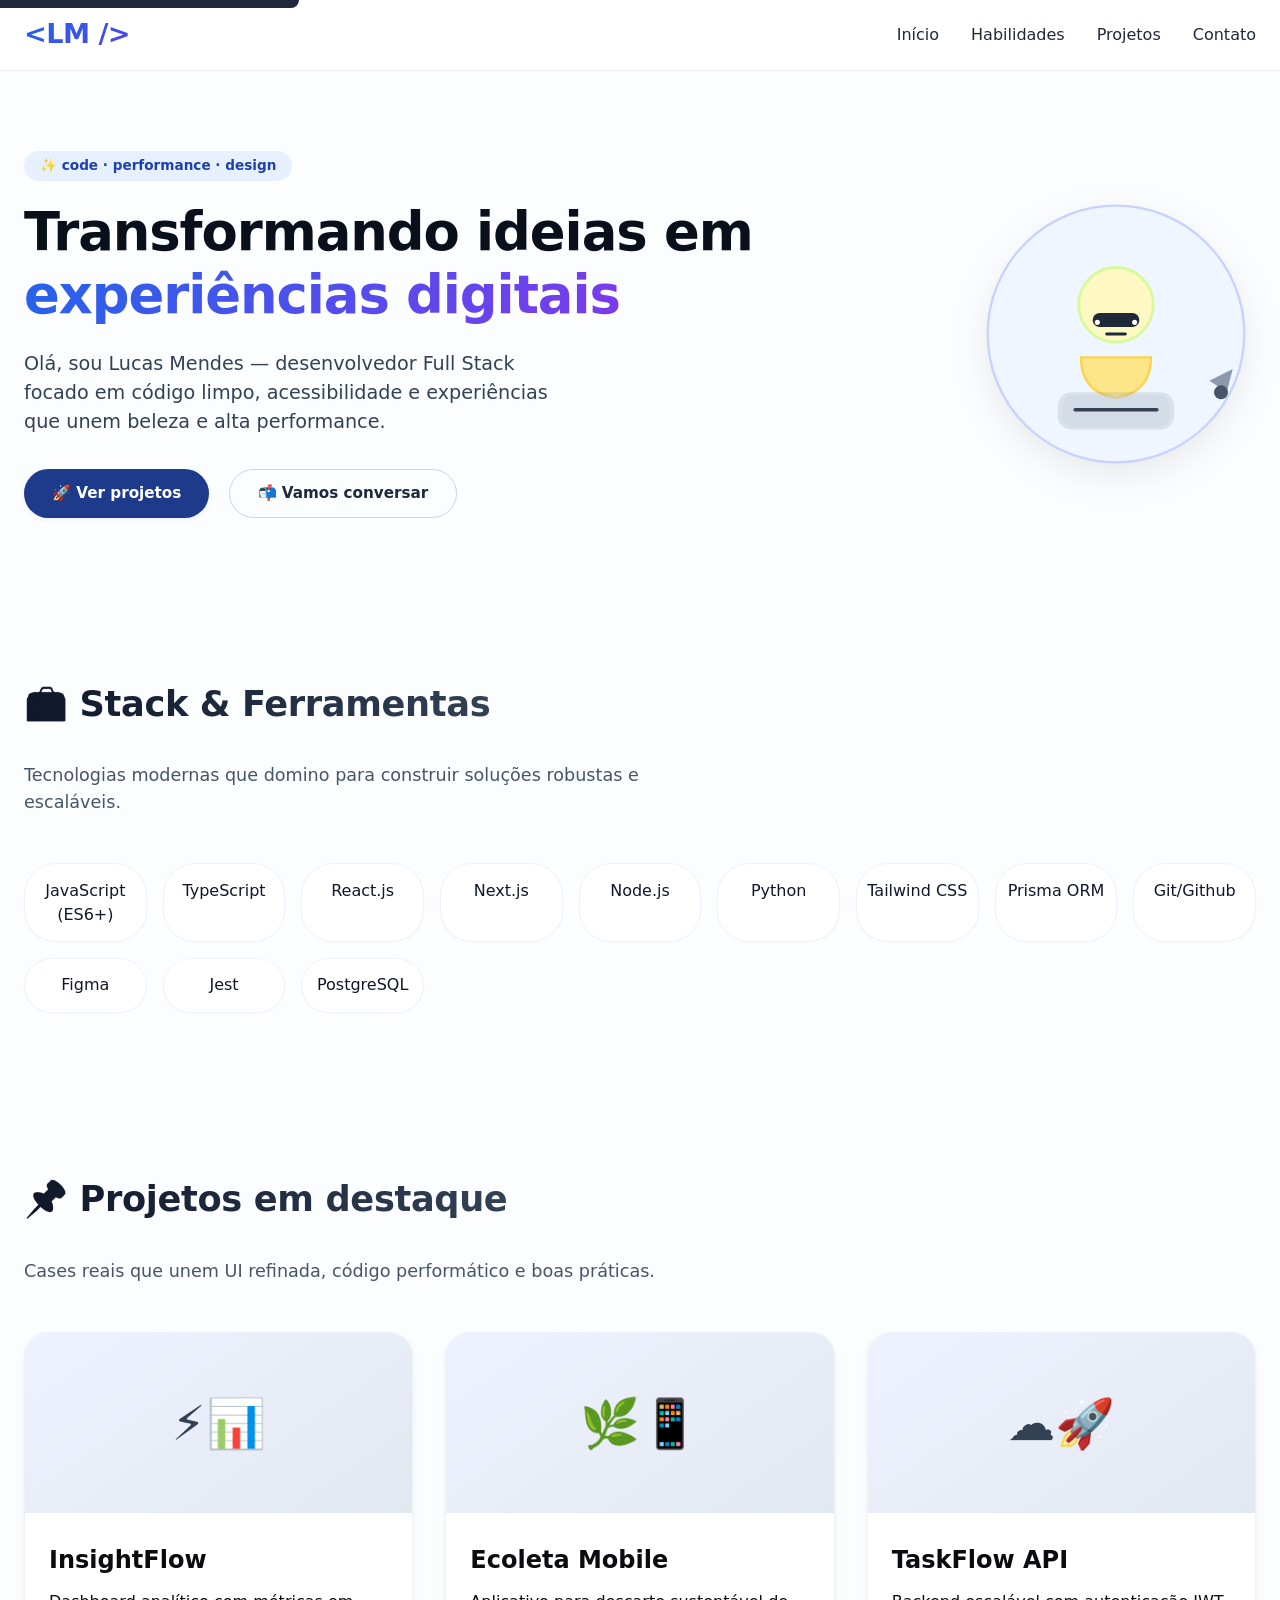
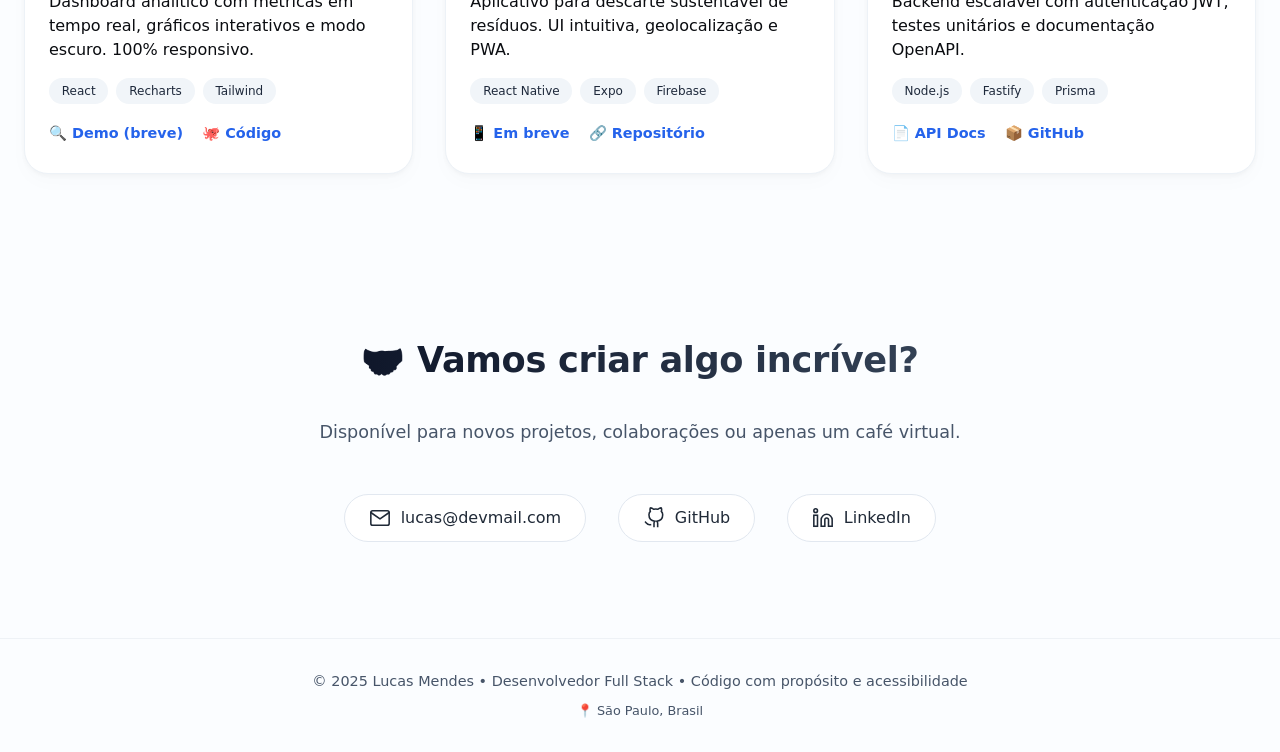
==== index.html @ 97c5a1aa "Update index.html" ====
<!DOCTYPE html>
<html lang="pt-br">
<head>
  <meta charset="UTF-8">
  <meta name="viewport" content="width=device-width, initial-scale=1.0, viewport-fit=cover">
  <meta name="description" content="Portfólio de Lucas Mendes, desenvolvedor full stack especializado em React, Node.js e experiências digitais de alto desempenho. Código limpo, design moderno e foco em resultados.">
  <meta name="author" content="Lucas Mendes">
  <meta name="theme-color" content="#0f172a">
  <link rel="canonical" href="https://lucasmendes.dev">
  <title>Lucas Mendes | Dev Full Stack & Criação Digital</title>
  <link rel="icon" href="data:image/svg+xml,%3Csvg xmlns='http://www.w3.org/2000/svg' viewBox='0 0 100 100'%3E%3Ccircle cx='50' cy='50' r='50' fill='%233b82f6'/%3E%3Ctext x='50' y='67' font-size='50' text-anchor='middle' fill='white' font-weight='bold'%3E%3C/text%3E%3C/svg%3E" type="image/svg+xml">
  <style>
    /* RESET + BASE STYLES – performance first, sem dependências externas */
    *{margin:0;padding:0;box-sizing:border-box;}
    html{scroll-behavior:smooth;scroll-padding-top:2rem;}
    body{font-family:system-ui,-apple-system,'Segoe UI','Roboto','Helvetica Neue',sans-serif;background:#fbfdff;color:#0a0c10;line-height:1.5;display:flex;flex-direction:column;min-height:100vh;}
    .skip-link{position:absolute;top:-40px;left:0;background:#1e293b;color:#fff;padding:0.75rem 1.5rem;text-decoration:none;border-radius:0 0 0.5rem 0;z-index:100;transition:top 0.2s;font-weight:500;}
    .skip-link:focus{top:0;outline:2px solid #ffd966;outline-offset:2px;}
    .container{max-width:1280px;margin:0 auto;padding:0 1.5rem;}
    header{background:rgba(255,255,255,0.96);position:sticky;top:0;z-index:10;border-bottom:1px solid #eef2f6;padding:0.9rem 0;}
    .nav-bar{display:flex;justify-content:space-between;align-items:center;flex-wrap:wrap;gap:1rem;}
    .logo{font-size:1.7rem;font-weight:700;background:linear-gradient(135deg,#2563eb,#4f46e5);background-clip:text;-webkit-background-clip:text;color:transparent;letter-spacing:-0.02em;}
    .nav-links{display:flex;gap:2rem;flex-wrap:wrap;list-style:none;}
    .nav-links a{text-decoration:none;font-weight:500;color:#1f2937;transition:color 0.2s;font-size:1rem;padding:0.5rem 0;}
    .nav-links a:hover,.nav-links a:focus{color:#2563eb;outline:none;}
    .btn{display:inline-flex;align-items:center;justify-content:center;padding:0.75rem 1.75rem;border-radius:2rem;font-weight:600;text-decoration:none;transition:all 0.2s;font-size:0.95rem;gap:0.5rem;border:none;cursor:pointer;background:none;font-family:inherit;min-height:44px;}
    .btn-primary{background:#1e3a8a;color:#fff;box-shadow:0 2px 6px rgba(0,0,0,0.05);}
    .btn-primary:hover,.btn-primary:focus{background:#1e40af;transform:translateY(-2px);box-shadow:0 8px 20px rgba(37,99,235,0.2);}
    .btn-outline{border:1.5px solid #cbd5e1;background:transparent;color:#1e293b;}
    .btn-outline:hover,.btn-outline:focus{border-color:#2563eb;color:#2563eb;background:rgba(37,99,235,0.04);}
    section{padding:5rem 0;}
    .section-title{font-size:2.2rem;font-weight:700;margin-bottom:2rem;letter-spacing:-0.01em;background:linear-gradient(to right,#0f172a,#334155);background-clip:text;-webkit-background-clip:text;color:transparent;display:inline-block;}
    .section-sub{color:#475569;max-width:680px;margin-bottom:3rem;font-size:1.1rem;}
    .hero{display:flex;flex-wrap:wrap;align-items:center;justify-content:space-between;gap:2.5rem;}
    .hero-content{flex:1;}
    .hero-badge{background:#e6f0ff;color:#1e40af;display:inline-block;padding:0.3rem 1rem;border-radius:30px;font-size:0.85rem;font-weight:600;margin-bottom:1.2rem;}
    .hero-content h1{font-size:3.3rem;font-weight:800;line-height:1.2;letter-spacing:-0.02em;margin-bottom:1rem;color:#0a0f1c;}
    .highlight{background:linear-gradient(120deg,#2563eb,#7c3aed);background-clip:text;-webkit-background-clip:text;color:transparent;}
    .hero-description{font-size:1.2rem;color:#334155;margin:1.5rem 0 2rem;max-width:550px;}
    .hero-actions{display:flex;gap:1.2rem;flex-wrap:wrap;}
    .hero-avatar{flex:0.8;display:flex;justify-content:center;align-items:center;aspect-ratio:1/1;max-width:280px;width:100%;margin:0 auto;}
    .avatar-svg{width:100%;height:auto;filter:drop-shadow(0 12px 18px rgba(0,0,0,0.08));}
    .skills-grid{display:grid;grid-template-columns:repeat(auto-fill,minmax(110px,1fr));gap:1rem;margin-top:1rem;}
    .skill-card{background:#fff;border:1px solid #eef2ff;padding:0.9rem 0.5rem;text-align:center;border-radius:2rem;font-weight:500;transition:all 0.2s;box-shadow:0 1px 2px rgba(0,0,0,0.02);color:#0f172a;}
    .skill-card:hover{transform:translateY(-3px);border-color:#cbdffc;background:#fafcff;box-shadow:0 8px 18px rgba(0,0,0,0.05);}
    .projects-grid{display:grid;grid-template-columns:repeat(auto-fill,minmax(300px,1fr));gap:2rem;margin-top:1rem;}
    .project-card{background:#fff;border-radius:1.5rem;overflow:hidden;transition:transform 0.25s,box-shadow 0.3s;box-shadow:0 8px 20px rgba(0,0,0,0.02),0 2px 4px rgba(0,0,0,0.03);border:1px solid #edf2f7;display:flex;flex-direction:column;}
    .project-card:hover{transform:translateY(-6px);box-shadow:0 24px 36px -12px rgba(0,0,0,0.12);border-color:#e0e7ff;}
    .project-img{background:linear-gradient(145deg,#eef2ff,#e2e8f0);height:180px;display:flex;align-items:center;justify-content:center;font-size:3rem;color:#334155;}
    .project-info{padding:1.8rem 1.5rem;flex:1;}
    .project-info h3{font-size:1.5rem;margin-bottom:0.75rem;font-weight:700;}
    .project-tech{display:flex;flex-wrap:wrap;gap:0.5rem;margin:1rem 0 1.2rem;}
    .tech-tag{background:#f1f5f9;padding:0.25rem 0.8rem;border-radius:30px;font-size:0.75rem;font-weight:500;color:#1e293b;}
    .project-links{display:flex;gap:1.2rem;margin-top:1rem;}
    .project-link{font-weight:600;text-decoration:none;color:#2563eb;display:inline-flex;align-items:center;gap:0.3rem;font-size:0.9rem;transition:color 0.2s;background:none;border:none;cursor:pointer;font-family:inherit;}
    .project-link:hover{color:#1e40af;text-decoration:underline;}
    .contact-links{display:flex;flex-wrap:wrap;gap:2rem;justify-content:center;margin:2rem 0 1rem;}
    .contact-icon{display:flex;align-items:center;gap:0.6rem;background:#fff;padding:0.7rem 1.5rem;border-radius:60px;text-decoration:none;color:#1f2937;font-weight:500;transition:all 0.2s;border:1px solid #e2e8f0;min-height:48px;}
    .contact-icon svg{width:22px;height:22px;stroke:currentColor;stroke-width:1.7;fill:none;}
    .contact-icon:hover{background:#f8fafc;border-color:#94a3b8;transform:scale(1.02);color:#0f172a;}
    .footer{text-align:center;border-top:1px solid #eef2f6;padding:2rem 1rem;margin-top:auto;font-size:0.9rem;color:#475569;}
    @media (max-width:800px){
      .hero{flex-direction:column-reverse;text-align:center;}
      .hero-content h1{font-size:2.5rem;}
      .hero-actions{justify-content:center;}
      .section-title{font-size:1.9rem;}
      .nav-bar{flex-direction:column;}
      .nav-links{justify-content:center;gap:1.2rem;}
      section{padding:3rem 0;}
      .hero-avatar{max-width:240px;}
    }
    @media (max-width:480px){
      .container{padding:0 1.2rem;}
      .btn{padding:0.65rem 1.3rem;}
      .skill-card{font-size:0.85rem;}
    }
    a:focus-visible,button:focus-visible{outline:3px solid #2563eb;outline-offset:3px;border-radius:6px;}
  </style>
</head>
<body>
<a href="#main-content" class="skip-link">Pular para o conteúdo principal</a>
<header role="banner">
  <div class="container nav-bar">
    <div class="logo">&lt;LM /&gt;</div>
    <nav aria-label="Navegação principal">
      <ul class="nav-links" role="list">
        <li><a href="#home">Início</a></li>
        <li><a href="#skills">Habilidades</a></li>
        <li><a href="#projects">Projetos</a></li>
        <li><a href="#contact">Contato</a></li>
      </ul>
    </nav>
  </div>
</header>
<main id="main-content" tabindex="-1">
  <section id="home">
    <div class="container hero">
      <div class="hero-content">
        <span class="hero-badge">✨ code · performance · design</span>
        <h1>Transformando ideias em<br> <span class="highlight">experiências digitais</span></h1>
        <p class="hero-description">Olá, sou Lucas Mendes — desenvolvedor Full Stack focado em código limpo, acessibilidade e experiências que unem beleza e alta performance.</p>
        <div class="hero-actions">
          <a href="#projects" class="btn btn-primary">🚀 Ver projetos</a>
          <a href="#contact" class="btn btn-outline">📬 Vamos conversar</a>
        </div>
      </div>
      <div class="hero-avatar">
        <svg class="avatar-svg" viewBox="0 0 240 240" fill="none" xmlns="http://www.w3.org/2000/svg" aria-label="Ilustração de desenvolvedor com notebook" focusable="false" role="img">
          <circle cx="120" cy="120" r="110" fill="#EFF6FF" stroke="#C7D2FE" stroke-width="2"/>
          <circle cx="120" cy="95" r="32" fill="#FEF9C3" stroke="#D9F99D" stroke-width="2.5"/>
          <path d="M90 140 L150 140 Q150 170 120 175 Q90 170 90 140Z" fill="#FDE68A" stroke="#FCD34D" stroke-width="2"/>
          <rect x="100" y="102" width="40" height="12" rx="6" fill="#1F2937"/>
          <circle cx="104" cy="110" r="2.2" fill="white"/>
          <circle cx="136" cy="110" r="2.2" fill="white"/>
          <path d="M112 120 L128 120" stroke="#1E293B" stroke-width="2.5" stroke-linecap="round"/>
          <rect x="70" y="170" width="100" height="32" rx="12" fill="#1E293B" fill-opacity="0.1"/>
          <rect x="74" y="172" width="92" height="28" rx="10" fill="#CBD5E1" fill-opacity="0.5"/>
          <path d="M85 185 L155 185" stroke="#334155" stroke-width="3" stroke-linecap="round"/>
          <path d="M200 160 L220 150 L215 170 Z" fill="#64748B" opacity="0.7"/>
          <circle cx="210" cy="170" r="6" fill="#475569"/>
        </svg>
      </div>
    </div>
  </section>
  <section id="skills">
    <div class="container">
      <h2 class="section-title">🧰 Stack & Ferramentas</h2>
      <p class="section-sub">Tecnologias modernas que domino para construir soluções robustas e escaláveis.</p>
      <div class="skills-grid">
        <div class="skill-card">JavaScript (ES6+)</div>
        <div class="skill-card">TypeScript</div>
        <div class="skill-card">React.js</div>
        <div class="skill-card">Next.js</div>
        <div class="skill-card">Node.js</div>
        <div class="skill-card">Python</div>
        <div class="skill-card">Tailwind CSS</div>
        <div class="skill-card">Prisma ORM</div>
        <div class="skill-card">Git/Github</div>
        <div class="skill-card">Figma</div>
        <div class="skill-card">Jest</div>
        <div class="skill-card">PostgreSQL</div>
      </div>
    </div>
  </section>
  <section id="projects">
    <div class="container">
      <h2 class="section-title">📌 Projetos em destaque</h2>
      <p class="section-sub">Cases reais que unem UI refinada, código performático e boas práticas.</p>
      <div class="projects-grid">
        <div class="project-card">
          <div class="project-img" aria-hidden="true">⚡📊</div>
          <div class="project-info">
            <h3>InsightFlow</h3>
            <p>Dashboard analítico com métricas em tempo real, gráficos interativos e modo escuro. 100% responsivo.</p>
            <div class="project-tech">
              <span class="tech-tag">React</span>
              <span class="tech-tag">Recharts</span>
              <span class="tech-tag">Tailwind</span>
            </div>
            <div class="project-links">
              <button type="button" class="project-link demo-btn" data-project="InsightFlow">🔍 Demo (breve)</button>
              <a href="#" class="project-link github-demo">🐙 Código</a>
            </div>
          </div>
        </div>
        <div class="project-card">
          <div class="project-img" aria-hidden="true">🌿📱</div>
          <div class="project-info">
            <h3>Ecoleta Mobile</h3>
            <p>Aplicativo para descarte sustentável de resíduos. UI intuitiva, geolocalização e PWA.</p>
            <div class="project-tech">
              <span class="tech-tag">React Native</span>
              <span class="tech-tag">Expo</span>
              <span class="tech-tag">Firebase</span>
            </div>
            <div class="project-links">
              <button type="button" class="project-link demo-btn" data-project="Ecoleta Mobile">📱 Em breve</button>
              <a href="#" class="project-link github-demo">🔗 Repositório</a>
            </div>
          </div>
        </div>
        <div class="project-card">
          <div class="project-img" aria-hidden="true">☁️🚀</div>
          <div class="project-info">
            <h3>TaskFlow API</h3>
            <p>Backend escalável com autenticação JWT, testes unitários e documentação OpenAPI.</p>
            <div class="project-tech">
              <span class="tech-tag">Node.js</span>
              <span class="tech-tag">Fastify</span>
              <span class="tech-tag">Prisma</span>
            </div>
            <div class="project-links">
              <button type="button" class="project-link demo-btn" data-project="TaskFlow API">📄 API Docs</button>
              <a href="#" class="project-link github-demo">📦 GitHub</a>
            </div>
          </div>
        </div>
      </div>
    </div>
  </section>
  <section id="contact">
    <div class="container" style="text-align: center;">
      <h2 class="section-title">🤝 Vamos criar algo incrível?</h2>
      <p class="section-sub" style="margin-left: auto; margin-right: auto;">Disponível para novos projetos, colaborações ou apenas um café virtual.</p>
      <div class="contact-links">
        <a href="mailto:lucas.mendes@devportfolio.com" class="contact-icon" aria-label="Enviar e-mail">
          <svg viewBox="0 0 24 24" stroke="currentColor" stroke-linecap="round" stroke-linejoin="round"><path d="M4 4h16c1.1 0 2 .9 2 2v12c0 1.1-.9 2-2 2H4c-1.1 0-2-.9-2-2V6c0-1.1.9-2 2-2z"/><polyline points="22,6 12,13 2,6"/></svg>
          <span>lucas@devmail.com</span>
        </a>
        <a href="#" class="contact-icon" aria-label="Perfil no GitHub" target="_blank" rel="noopener noreferrer">
          <svg viewBox="0 0 24 24" fill="none" stroke="currentColor"><path d="M9 19c-5 1.5-5-2.5-7-3m14 6v-3.87a3.37 3.37 0 0 0-.94-2.61c3.14-.35 6.44-1.54 6.44-7A5.44 5.44 0 0 0 20 4.77 5.07 5.07 0 0 0 19.91 1S18.73.65 16 2.48c-1.37-.38-2.84-.38-4.21 0C9.27.65 8.09 1 8.09 1A5.07 5.07 0 0 0 8 4.77a5.44 5.44 0 0 0-1.5 3.78c0 5.42 3.3 6.61 6.44 7A3.37 3.37 0 0 0 12 18.13V22"/></svg>
          <span>GitHub</span>
        </a>
        <a href="#" class="contact-icon" aria-label="Perfil no LinkedIn" target="_blank" rel="noopener noreferrer">
          <svg viewBox="0 0 24 24" stroke="currentColor" fill="none"><path d="M16 8a6 6 0 0 1 6 6v7h-4v-7a2 2 0 0 0-2-2 2 2 0 0 0-2 2v7h-4v-7a6 6 0 0 1 6-6z"/><rect x="2" y="9" width="4" height="12"/><circle cx="4" cy="4" r="2"/></svg>
          <span>LinkedIn</span>
        </a>
      </div>
    </div>
  </section>
</main>
<footer class="footer">
  <div class="container">
    <p>© 2025 Lucas Mendes • Desenvolvedor Full Stack • Código com propósito e acessibilidade</p>
    <p style="margin-top: 0.5rem; font-size: 0.8rem;">📍 São Paulo, Brasil</p>
  </div>
</footer>
<script>
  (function() {
    const demos = document.querySelectorAll('.demo-btn');
    const githubDemos = document.querySelectorAll('.github-demo');
    const socials = document.querySelectorAll('.contact-icon[href="#"]');
    demos.forEach(btn => {
      btn.addEventListener('click', (e) => {
        e.preventDefault();
        const project = btn.getAttribute('data-project') || 'projeto';
        alert(`🚧 O projeto "${project}" está em desenvolvimento. Em breve o código completo e demo estarão disponíveis! 👨‍💻`);
      });
    });
    githubDemos.forEach(link => {
      link.addEventListener('click', (e) => {
        e.preventDefault();
        alert("📦 Repositório em construção! Enquanto isso, acompanhe meu GitHub para novidades em breve.");
      });
    });
    socials.forEach(social => {
      social.addEventListener('click', (e) => {
        e.preventDefault();
        alert("🌐 Perfil social em atualização. Conecte-se por e-mail ou aguarde as próximas atualizações!");
      });
    });
    document.querySelectorAll('.nav-links a, .hero-actions a').forEach(anchor => {
      anchor.addEventListener('click', function(e) {
        const hash = this.getAttribute('href');
        if (hash && hash.startsWith('#')) {
          const targetId = hash.substring(1);
          const target = document.getElementById(targetId);
          if (target) {
            e.preventDefault();
            target.scrollIntoView({ behavior: 'smooth' });
            history.pushState(null, null, hash);
            target.setAttribute('tabindex', '-1');
            target.focus({ preventScroll: false });
            target.removeAttribute('tabindex');
          }
        }
      });
    });
  })();
</script>
</body>
</html>
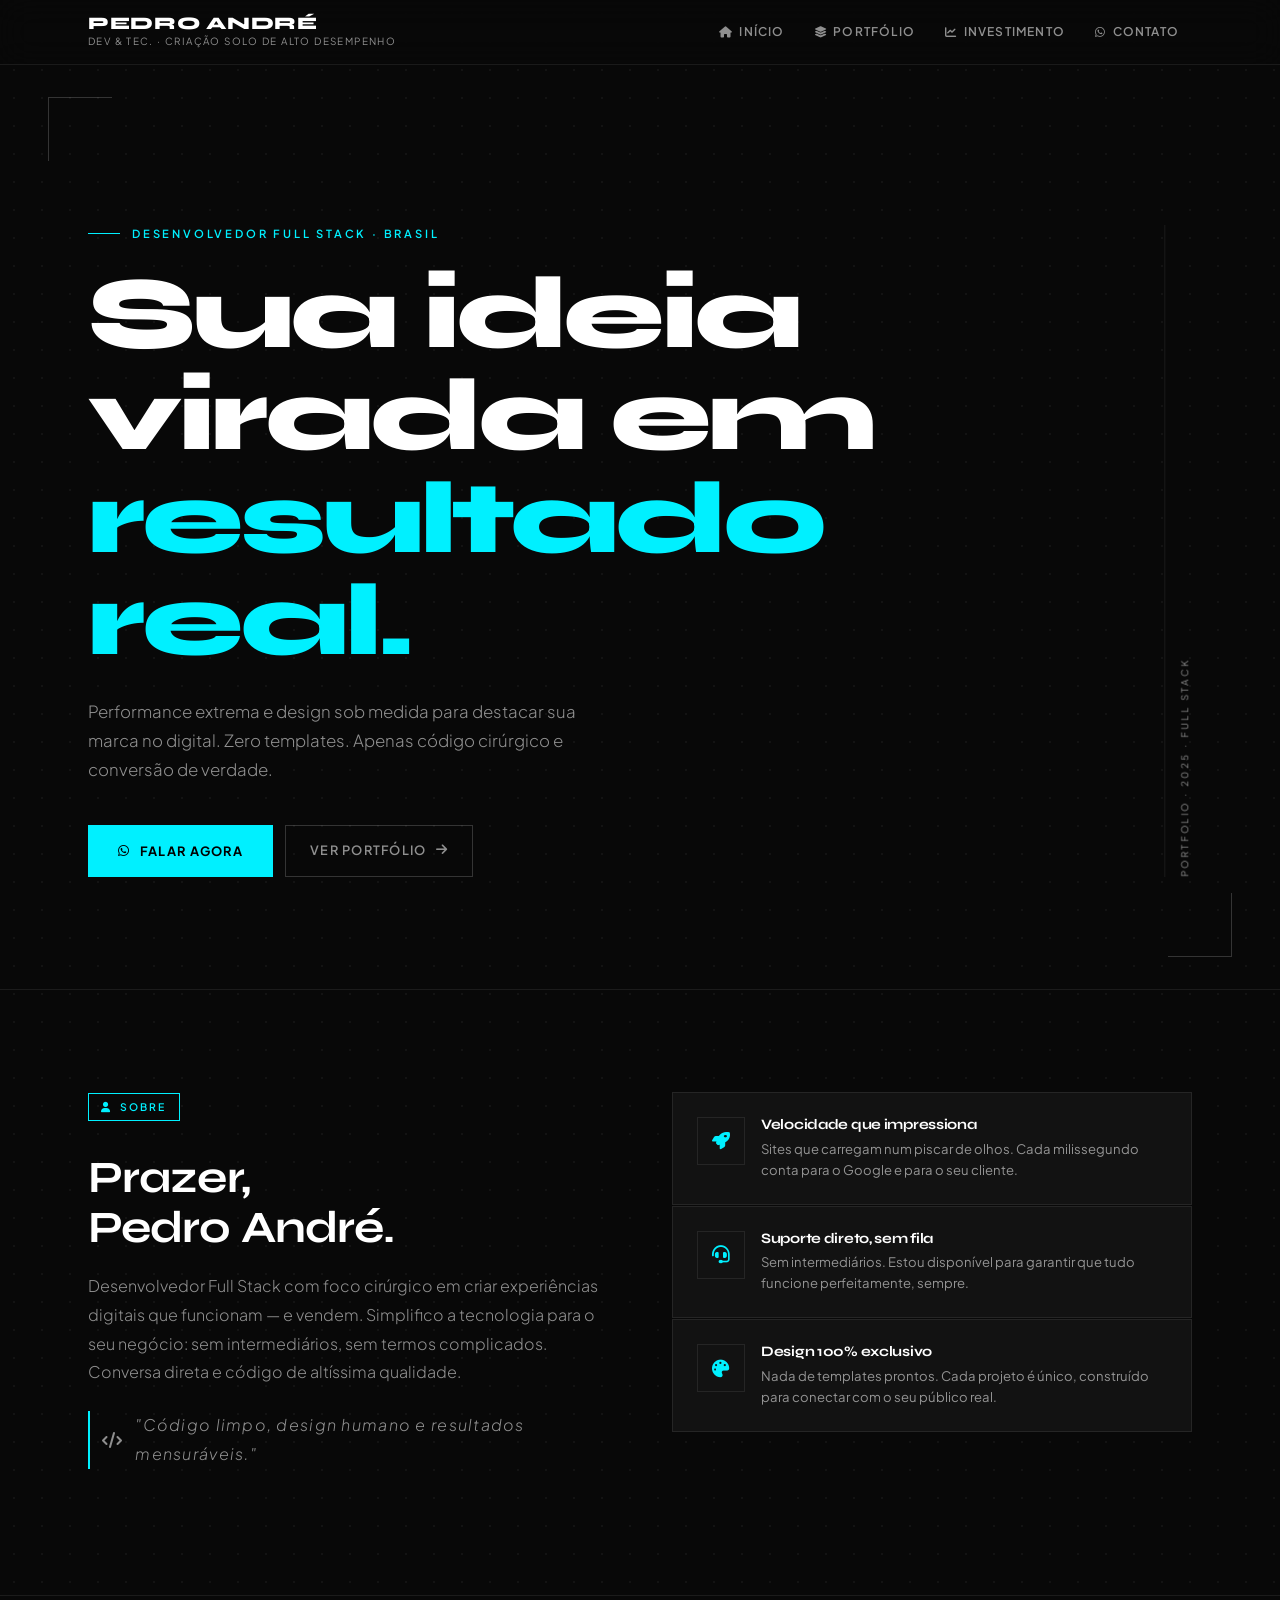
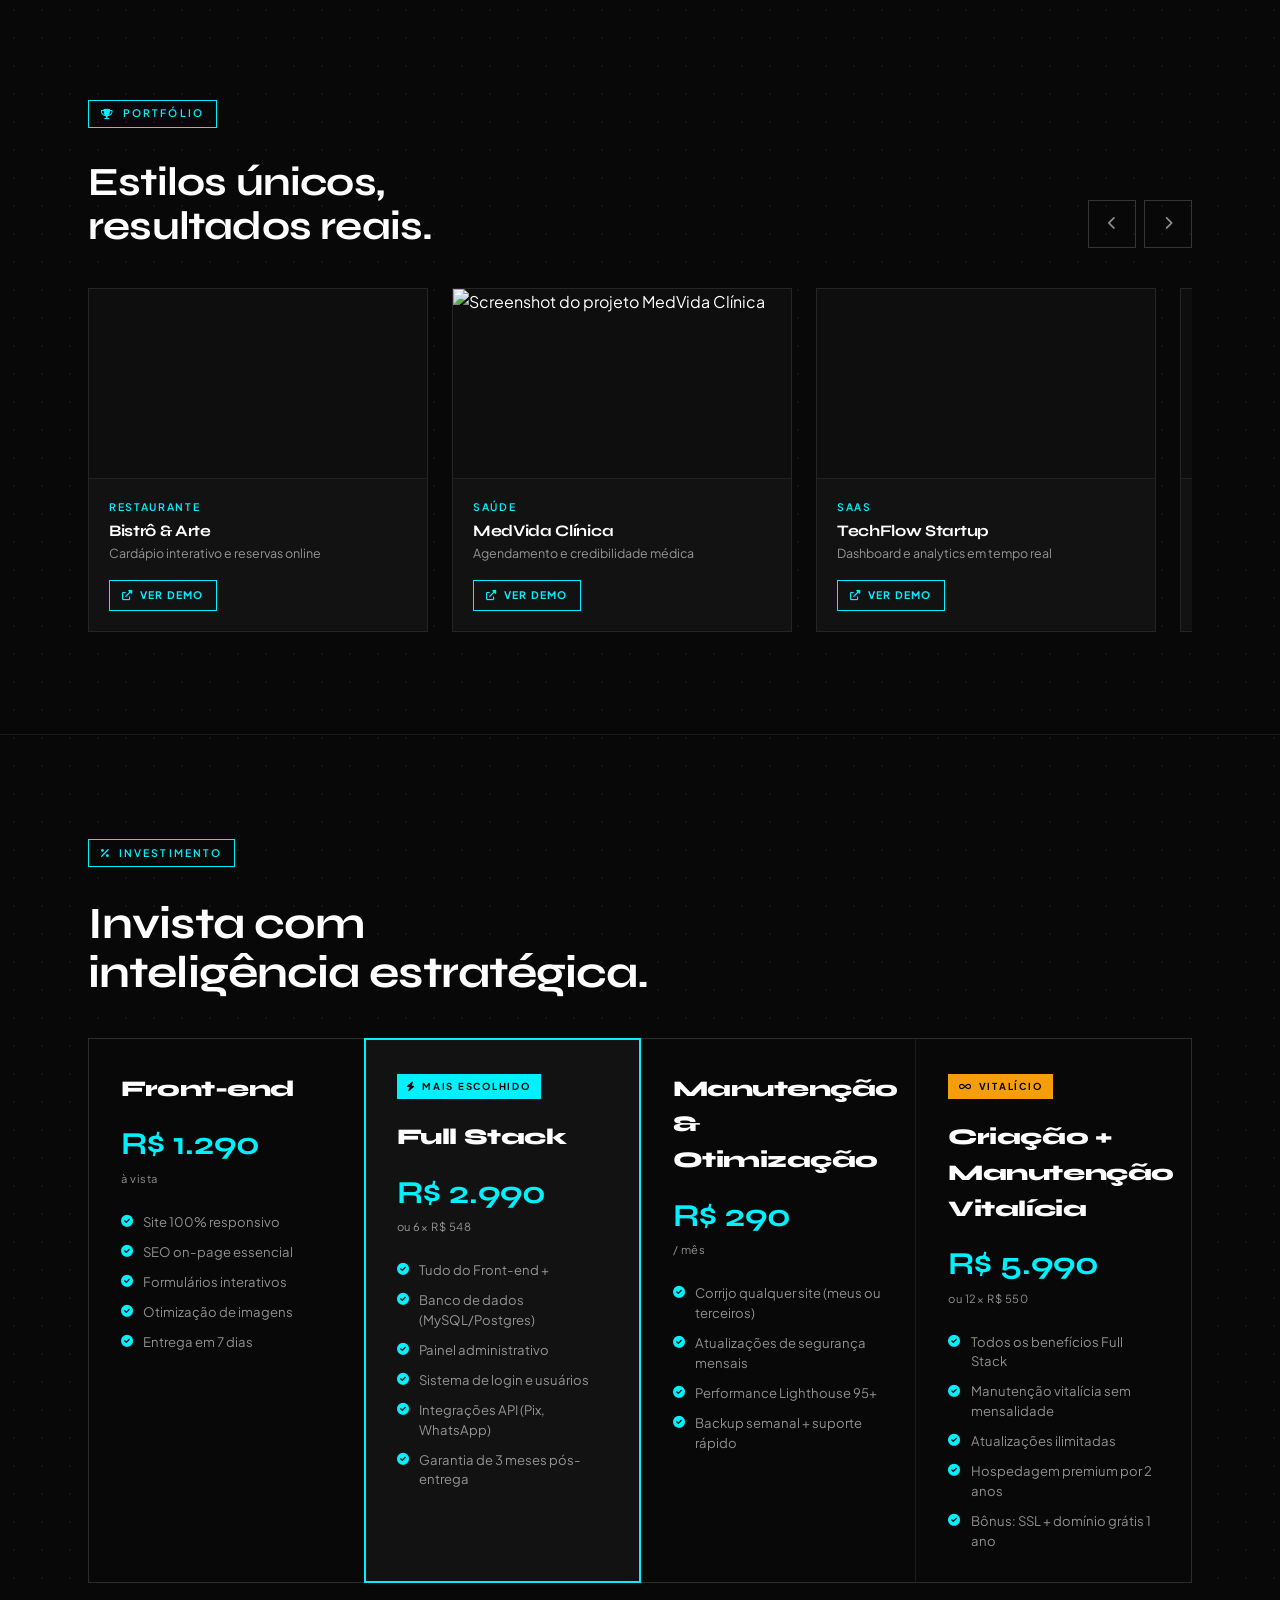
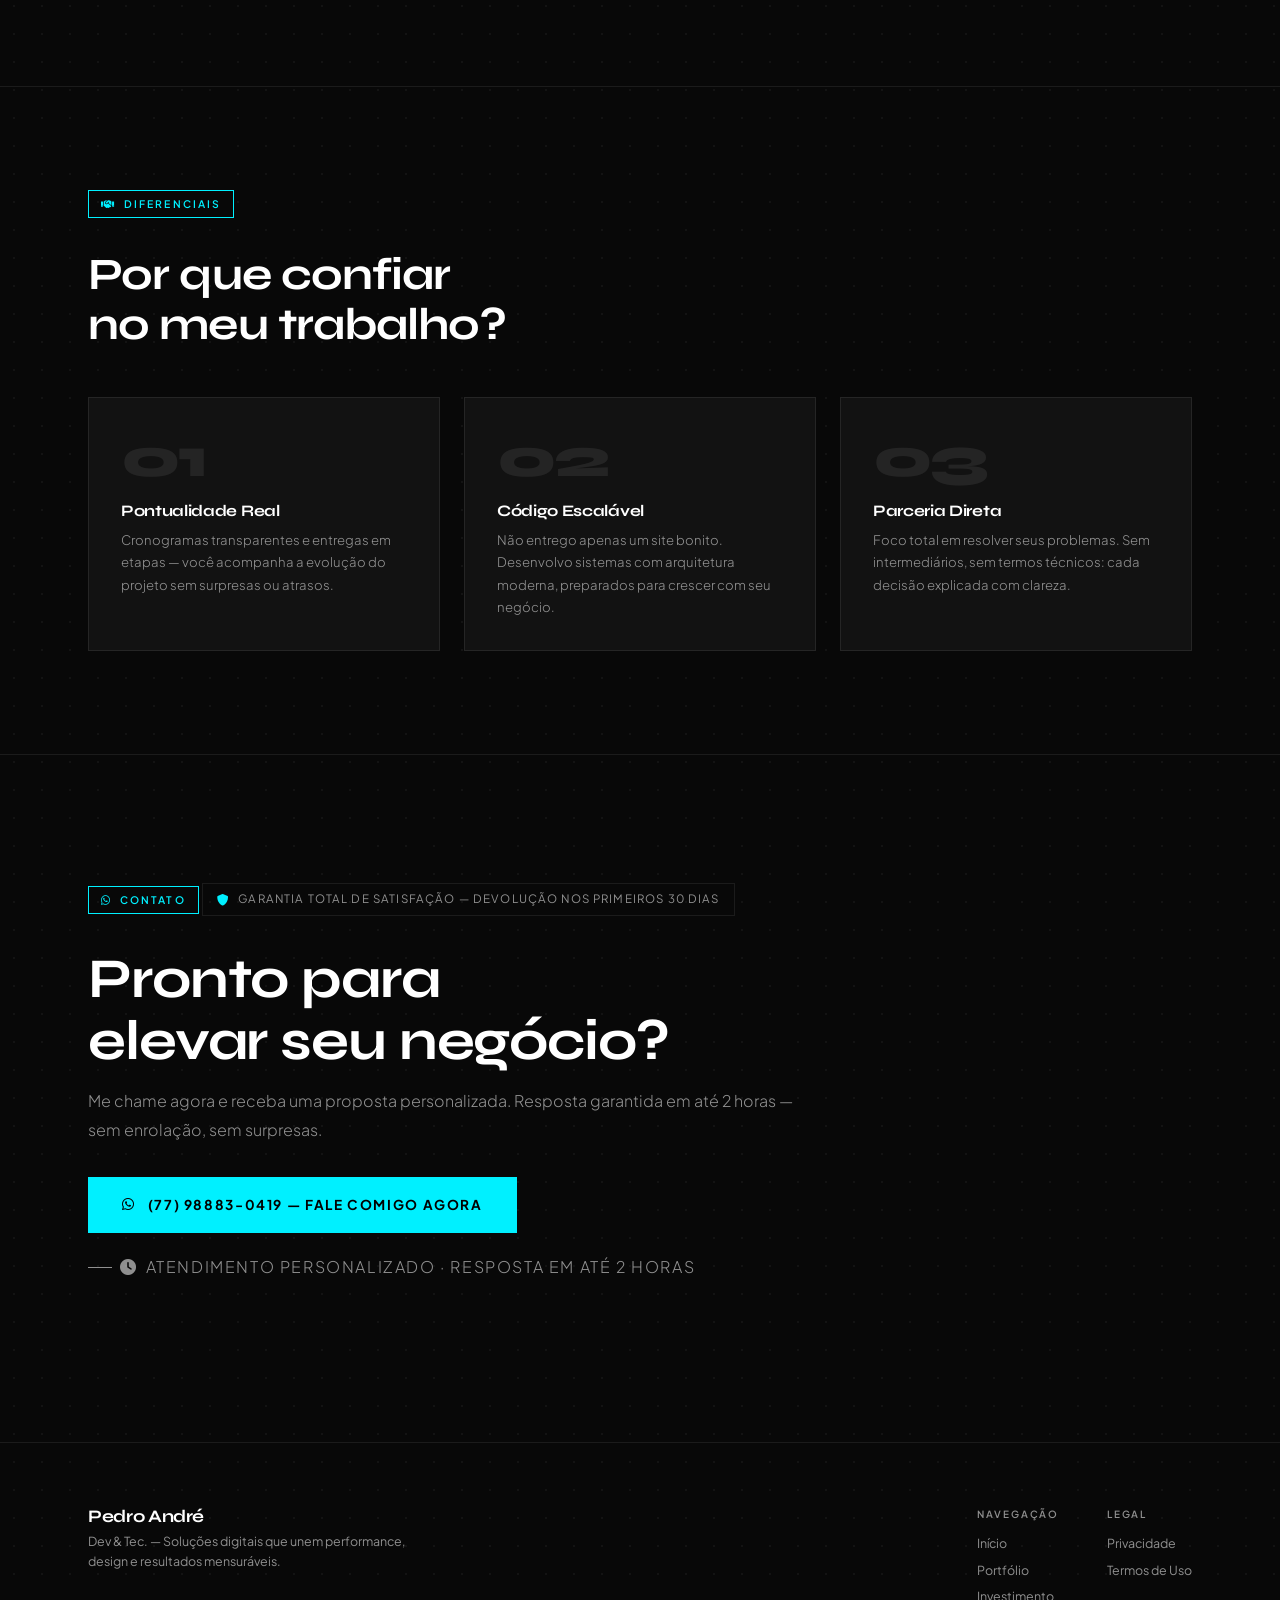
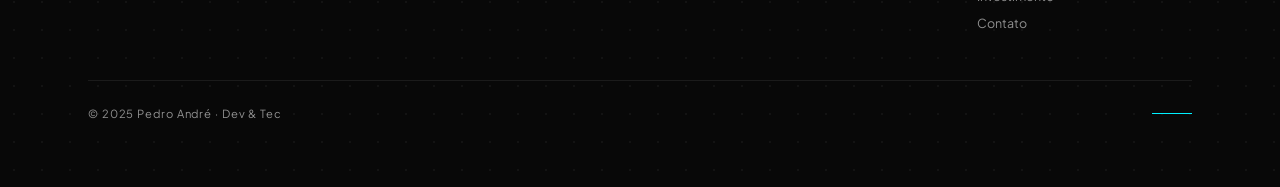
==== commit 5f154a95: "Add files via upload" ====
--- a/index.html
+++ b/index.html
@@ -1,272 +1,1293 @@
-<!DOCTYPE html>
-<html lang="pt-br">
-<head>
-  <meta charset="UTF-8">
-  <meta name="viewport" content="width=device-width, initial-scale=1.0, viewport-fit=cover">
-  <meta name="description" content="Portfólio de Lucas Mendes, desenvolvedor full stack especializado em React, Node.js e experiências digitais de alto desempenho. Código limpo, design moderno e foco em resultados.">
-  <meta name="author" content="Lucas Mendes">
-  <meta name="theme-color" content="#0f172a">
-  <link rel="canonical" href="https://lucasmendes.dev">
-  <title>Lucas Mendes | Dev Full Stack & Criação Digital</title>
-  <link rel="icon" href="data:image/svg+xml,%3Csvg xmlns='http://www.w3.org/2000/svg' viewBox='0 0 100 100'%3E%3Ccircle cx='50' cy='50' r='50' fill='%233b82f6'/%3E%3Ctext x='50' y='67' font-size='50' text-anchor='middle' fill='white' font-weight='bold'%3E%3C/text%3E%3C/svg%3E" type="image/svg+xml">
-  <style>
-    /* RESET + BASE STYLES – performance first, sem dependências externas */
-    *{margin:0;padding:0;box-sizing:border-box;}
-    html{scroll-behavior:smooth;scroll-padding-top:2rem;}
-    body{font-family:system-ui,-apple-system,'Segoe UI','Roboto','Helvetica Neue',sans-serif;background:#fbfdff;color:#0a0c10;line-height:1.5;display:flex;flex-direction:column;min-height:100vh;}
-    .skip-link{position:absolute;top:-40px;left:0;background:#1e293b;color:#fff;padding:0.75rem 1.5rem;text-decoration:none;border-radius:0 0 0.5rem 0;z-index:100;transition:top 0.2s;font-weight:500;}
-    .skip-link:focus{top:0;outline:2px solid #ffd966;outline-offset:2px;}
-    .container{max-width:1280px;margin:0 auto;padding:0 1.5rem;}
-    header{background:rgba(255,255,255,0.96);position:sticky;top:0;z-index:10;border-bottom:1px solid #eef2f6;padding:0.9rem 0;}
-    .nav-bar{display:flex;justify-content:space-between;align-items:center;flex-wrap:wrap;gap:1rem;}
-    .logo{font-size:1.7rem;font-weight:700;background:linear-gradient(135deg,#2563eb,#4f46e5);background-clip:text;-webkit-background-clip:text;color:transparent;letter-spacing:-0.02em;}
-    .nav-links{display:flex;gap:2rem;flex-wrap:wrap;list-style:none;}
-    .nav-links a{text-decoration:none;font-weight:500;color:#1f2937;transition:color 0.2s;font-size:1rem;padding:0.5rem 0;}
-    .nav-links a:hover,.nav-links a:focus{color:#2563eb;outline:none;}
-    .btn{display:inline-flex;align-items:center;justify-content:center;padding:0.75rem 1.75rem;border-radius:2rem;font-weight:600;text-decoration:none;transition:all 0.2s;font-size:0.95rem;gap:0.5rem;border:none;cursor:pointer;background:none;font-family:inherit;min-height:44px;}
-    .btn-primary{background:#1e3a8a;color:#fff;box-shadow:0 2px 6px rgba(0,0,0,0.05);}
-    .btn-primary:hover,.btn-primary:focus{background:#1e40af;transform:translateY(-2px);box-shadow:0 8px 20px rgba(37,99,235,0.2);}
-    .btn-outline{border:1.5px solid #cbd5e1;background:transparent;color:#1e293b;}
-    .btn-outline:hover,.btn-outline:focus{border-color:#2563eb;color:#2563eb;background:rgba(37,99,235,0.04);}
-    section{padding:5rem 0;}
-    .section-title{font-size:2.2rem;font-weight:700;margin-bottom:2rem;letter-spacing:-0.01em;background:linear-gradient(to right,#0f172a,#334155);background-clip:text;-webkit-background-clip:text;color:transparent;display:inline-block;}
-    .section-sub{color:#475569;max-width:680px;margin-bottom:3rem;font-size:1.1rem;}
-    .hero{display:flex;flex-wrap:wrap;align-items:center;justify-content:space-between;gap:2.5rem;}
-    .hero-content{flex:1;}
-    .hero-badge{background:#e6f0ff;color:#1e40af;display:inline-block;padding:0.3rem 1rem;border-radius:30px;font-size:0.85rem;font-weight:600;margin-bottom:1.2rem;}
-    .hero-content h1{font-size:3.3rem;font-weight:800;line-height:1.2;letter-spacing:-0.02em;margin-bottom:1rem;color:#0a0f1c;}
-    .highlight{background:linear-gradient(120deg,#2563eb,#7c3aed);background-clip:text;-webkit-background-clip:text;color:transparent;}
-    .hero-description{font-size:1.2rem;color:#334155;margin:1.5rem 0 2rem;max-width:550px;}
-    .hero-actions{display:flex;gap:1.2rem;flex-wrap:wrap;}
-    .hero-avatar{flex:0.8;display:flex;justify-content:center;align-items:center;aspect-ratio:1/1;max-width:280px;width:100%;margin:0 auto;}
-    .avatar-svg{width:100%;height:auto;filter:drop-shadow(0 12px 18px rgba(0,0,0,0.08));}
-    .skills-grid{display:grid;grid-template-columns:repeat(auto-fill,minmax(110px,1fr));gap:1rem;margin-top:1rem;}
-    .skill-card{background:#fff;border:1px solid #eef2ff;padding:0.9rem 0.5rem;text-align:center;border-radius:2rem;font-weight:500;transition:all 0.2s;box-shadow:0 1px 2px rgba(0,0,0,0.02);color:#0f172a;}
-    .skill-card:hover{transform:translateY(-3px);border-color:#cbdffc;background:#fafcff;box-shadow:0 8px 18px rgba(0,0,0,0.05);}
-    .projects-grid{display:grid;grid-template-columns:repeat(auto-fill,minmax(300px,1fr));gap:2rem;margin-top:1rem;}
-    .project-card{background:#fff;border-radius:1.5rem;overflow:hidden;transition:transform 0.25s,box-shadow 0.3s;box-shadow:0 8px 20px rgba(0,0,0,0.02),0 2px 4px rgba(0,0,0,0.03);border:1px solid #edf2f7;display:flex;flex-direction:column;}
-    .project-card:hover{transform:translateY(-6px);box-shadow:0 24px 36px -12px rgba(0,0,0,0.12);border-color:#e0e7ff;}
-    .project-img{background:linear-gradient(145deg,#eef2ff,#e2e8f0);height:180px;display:flex;align-items:center;justify-content:center;font-size:3rem;color:#334155;}
-    .project-info{padding:1.8rem 1.5rem;flex:1;}
-    .project-info h3{font-size:1.5rem;margin-bottom:0.75rem;font-weight:700;}
-    .project-tech{display:flex;flex-wrap:wrap;gap:0.5rem;margin:1rem 0 1.2rem;}
-    .tech-tag{background:#f1f5f9;padding:0.25rem 0.8rem;border-radius:30px;font-size:0.75rem;font-weight:500;color:#1e293b;}
-    .project-links{display:flex;gap:1.2rem;margin-top:1rem;}
-    .project-link{font-weight:600;text-decoration:none;color:#2563eb;display:inline-flex;align-items:center;gap:0.3rem;font-size:0.9rem;transition:color 0.2s;background:none;border:none;cursor:pointer;font-family:inherit;}
-    .project-link:hover{color:#1e40af;text-decoration:underline;}
-    .contact-links{display:flex;flex-wrap:wrap;gap:2rem;justify-content:center;margin:2rem 0 1rem;}
-    .contact-icon{display:flex;align-items:center;gap:0.6rem;background:#fff;padding:0.7rem 1.5rem;border-radius:60px;text-decoration:none;color:#1f2937;font-weight:500;transition:all 0.2s;border:1px solid #e2e8f0;min-height:48px;}
-    .contact-icon svg{width:22px;height:22px;stroke:currentColor;stroke-width:1.7;fill:none;}
-    .contact-icon:hover{background:#f8fafc;border-color:#94a3b8;transform:scale(1.02);color:#0f172a;}
-    .footer{text-align:center;border-top:1px solid #eef2f6;padding:2rem 1rem;margin-top:auto;font-size:0.9rem;color:#475569;}
-    @media (max-width:800px){
-      .hero{flex-direction:column-reverse;text-align:center;}
-      .hero-content h1{font-size:2.5rem;}
-      .hero-actions{justify-content:center;}
-      .section-title{font-size:1.9rem;}
-      .nav-bar{flex-direction:column;}
-      .nav-links{justify-content:center;gap:1.2rem;}
-      section{padding:3rem 0;}
-      .hero-avatar{max-width:240px;}
-    }
-    @media (max-width:480px){
-      .container{padding:0 1.2rem;}
-      .btn{padding:0.65rem 1.3rem;}
-      .skill-card{font-size:0.85rem;}
-    }
-    a:focus-visible,button:focus-visible{outline:3px solid #2563eb;outline-offset:3px;border-radius:6px;}
-  </style>
-</head>
-<body>
-<a href="#main-content" class="skip-link">Pular para o conteúdo principal</a>
-<header role="banner">
-  <div class="container nav-bar">
-    <div class="logo">&lt;LM /&gt;</div>
-    <nav aria-label="Navegação principal">
-      <ul class="nav-links" role="list">
-        <li><a href="#home">Início</a></li>
-        <li><a href="#skills">Habilidades</a></li>
-        <li><a href="#projects">Projetos</a></li>
-        <li><a href="#contact">Contato</a></li>
-      </ul>
-    </nav>
-  </div>
-</header>
-<main id="main-content" tabindex="-1">
-  <section id="home">
-    <div class="container hero">
-      <div class="hero-content">
-        <span class="hero-badge">✨ code · performance · design</span>
-        <h1>Transformando ideias em<br> <span class="highlight">experiências digitais</span></h1>
-        <p class="hero-description">Olá, sou Lucas Mendes — desenvolvedor Full Stack focado em código limpo, acessibilidade e experiências que unem beleza e alta performance.</p>
-        <div class="hero-actions">
-          <a href="#projects" class="btn btn-primary">🚀 Ver projetos</a>
-          <a href="#contact" class="btn btn-outline">📬 Vamos conversar</a>
-        </div>
-      </div>
-      <div class="hero-avatar">
-        <svg class="avatar-svg" viewBox="0 0 240 240" fill="none" xmlns="http://www.w3.org/2000/svg" aria-label="Ilustração de desenvolvedor com notebook" focusable="false" role="img">
-          <circle cx="120" cy="120" r="110" fill="#EFF6FF" stroke="#C7D2FE" stroke-width="2"/>
-          <circle cx="120" cy="95" r="32" fill="#FEF9C3" stroke="#D9F99D" stroke-width="2.5"/>
-          <path d="M90 140 L150 140 Q150 170 120 175 Q90 170 90 140Z" fill="#FDE68A" stroke="#FCD34D" stroke-width="2"/>
-          <rect x="100" y="102" width="40" height="12" rx="6" fill="#1F2937"/>
-          <circle cx="104" cy="110" r="2.2" fill="white"/>
-          <circle cx="136" cy="110" r="2.2" fill="white"/>
-          <path d="M112 120 L128 120" stroke="#1E293B" stroke-width="2.5" stroke-linecap="round"/>
-          <rect x="70" y="170" width="100" height="32" rx="12" fill="#1E293B" fill-opacity="0.1"/>
-          <rect x="74" y="172" width="92" height="28" rx="10" fill="#CBD5E1" fill-opacity="0.5"/>
-          <path d="M85 185 L155 185" stroke="#334155" stroke-width="3" stroke-linecap="round"/>
-          <path d="M200 160 L220 150 L215 170 Z" fill="#64748B" opacity="0.7"/>
-          <circle cx="210" cy="170" r="6" fill="#475569"/>
-        </svg>
-      </div>
-    </div>
-  </section>
-  <section id="skills">
-    <div class="container">
-      <h2 class="section-title">🧰 Stack & Ferramentas</h2>
-      <p class="section-sub">Tecnologias modernas que domino para construir soluções robustas e escaláveis.</p>
-      <div class="skills-grid">
-        <div class="skill-card">JavaScript (ES6+)</div>
-        <div class="skill-card">TypeScript</div>
-        <div class="skill-card">React.js</div>
-        <div class="skill-card">Next.js</div>
-        <div class="skill-card">Node.js</div>
-        <div class="skill-card">Python</div>
-        <div class="skill-card">Tailwind CSS</div>
-        <div class="skill-card">Prisma ORM</div>
-        <div class="skill-card">Git/Github</div>
-        <div class="skill-card">Figma</div>
-        <div class="skill-card">Jest</div>
-        <div class="skill-card">PostgreSQL</div>
-      </div>
-    </div>
-  </section>
-  <section id="projects">
-    <div class="container">
-      <h2 class="section-title">📌 Projetos em destaque</h2>
-      <p class="section-sub">Cases reais que unem UI refinada, código performático e boas práticas.</p>
-      <div class="projects-grid">
-        <div class="project-card">
-          <div class="project-img" aria-hidden="true">⚡📊</div>
-          <div class="project-info">
-            <h3>InsightFlow</h3>
-            <p>Dashboard analítico com métricas em tempo real, gráficos interativos e modo escuro. 100% responsivo.</p>
-            <div class="project-tech">
-              <span class="tech-tag">React</span>
-              <span class="tech-tag">Recharts</span>
-              <span class="tech-tag">Tailwind</span>
-            </div>
-            <div class="project-links">
-              <button type="button" class="project-link demo-btn" data-project="InsightFlow">🔍 Demo (breve)</button>
-              <a href="#" class="project-link github-demo">🐙 Código</a>
-            </div>
-          </div>
-        </div>
-        <div class="project-card">
-          <div class="project-img" aria-hidden="true">🌿📱</div>
-          <div class="project-info">
-            <h3>Ecoleta Mobile</h3>
-            <p>Aplicativo para descarte sustentável de resíduos. UI intuitiva, geolocalização e PWA.</p>
-            <div class="project-tech">
-              <span class="tech-tag">React Native</span>
-              <span class="tech-tag">Expo</span>
-              <span class="tech-tag">Firebase</span>
-            </div>
-            <div class="project-links">
-              <button type="button" class="project-link demo-btn" data-project="Ecoleta Mobile">📱 Em breve</button>
-              <a href="#" class="project-link github-demo">🔗 Repositório</a>
-            </div>
-          </div>
-        </div>
-        <div class="project-card">
-          <div class="project-img" aria-hidden="true">☁️🚀</div>
-          <div class="project-info">
-            <h3>TaskFlow API</h3>
-            <p>Backend escalável com autenticação JWT, testes unitários e documentação OpenAPI.</p>
-            <div class="project-tech">
-              <span class="tech-tag">Node.js</span>
-              <span class="tech-tag">Fastify</span>
-              <span class="tech-tag">Prisma</span>
-            </div>
-            <div class="project-links">
-              <button type="button" class="project-link demo-btn" data-project="TaskFlow API">📄 API Docs</button>
-              <a href="#" class="project-link github-demo">📦 GitHub</a>
-            </div>
-          </div>
-        </div>
-      </div>
-    </div>
-  </section>
-  <section id="contact">
-    <div class="container" style="text-align: center;">
-      <h2 class="section-title">🤝 Vamos criar algo incrível?</h2>
-      <p class="section-sub" style="margin-left: auto; margin-right: auto;">Disponível para novos projetos, colaborações ou apenas um café virtual.</p>
-      <div class="contact-links">
-        <a href="mailto:lucas.mendes@devportfolio.com" class="contact-icon" aria-label="Enviar e-mail">
-          <svg viewBox="0 0 24 24" stroke="currentColor" stroke-linecap="round" stroke-linejoin="round"><path d="M4 4h16c1.1 0 2 .9 2 2v12c0 1.1-.9 2-2 2H4c-1.1 0-2-.9-2-2V6c0-1.1.9-2 2-2z"/><polyline points="22,6 12,13 2,6"/></svg>
-          <span>lucas@devmail.com</span>
-        </a>
-        <a href="#" class="contact-icon" aria-label="Perfil no GitHub" target="_blank" rel="noopener noreferrer">
-          <svg viewBox="0 0 24 24" fill="none" stroke="currentColor"><path d="M9 19c-5 1.5-5-2.5-7-3m14 6v-3.87a3.37 3.37 0 0 0-.94-2.61c3.14-.35 6.44-1.54 6.44-7A5.44 5.44 0 0 0 20 4.77 5.07 5.07 0 0 0 19.91 1S18.73.65 16 2.48c-1.37-.38-2.84-.38-4.21 0C9.27.65 8.09 1 8.09 1A5.07 5.07 0 0 0 8 4.77a5.44 5.44 0 0 0-1.5 3.78c0 5.42 3.3 6.61 6.44 7A3.37 3.37 0 0 0 12 18.13V22"/></svg>
-          <span>GitHub</span>
-        </a>
-        <a href="#" class="contact-icon" aria-label="Perfil no LinkedIn" target="_blank" rel="noopener noreferrer">
-          <svg viewBox="0 0 24 24" stroke="currentColor" fill="none"><path d="M16 8a6 6 0 0 1 6 6v7h-4v-7a2 2 0 0 0-2-2 2 2 0 0 0-2 2v7h-4v-7a6 6 0 0 1 6-6z"/><rect x="2" y="9" width="4" height="12"/><circle cx="4" cy="4" r="2"/></svg>
-          <span>LinkedIn</span>
-        </a>
-      </div>
-    </div>
-  </section>
-</main>
-<footer class="footer">
-  <div class="container">
-    <p>© 2025 Lucas Mendes • Desenvolvedor Full Stack • Código com propósito e acessibilidade</p>
-    <p style="margin-top: 0.5rem; font-size: 0.8rem;">📍 São Paulo, Brasil</p>
-  </div>
-</footer>
-<script>
-  (function() {
-    const demos = document.querySelectorAll('.demo-btn');
-    const githubDemos = document.querySelectorAll('.github-demo');
-    const socials = document.querySelectorAll('.contact-icon[href="#"]');
-    demos.forEach(btn => {
-      btn.addEventListener('click', (e) => {
-        e.preventDefault();
-        const project = btn.getAttribute('data-project') || 'projeto';
-        alert(`🚧 O projeto "${project}" está em desenvolvimento. Em breve o código completo e demo estarão disponíveis! 👨‍💻`);
-      });
-    });
-    githubDemos.forEach(link => {
-      link.addEventListener('click', (e) => {
-        e.preventDefault();
-        alert("📦 Repositório em construção! Enquanto isso, acompanhe meu GitHub para novidades em breve.");
-      });
-    });
-    socials.forEach(social => {
-      social.addEventListener('click', (e) => {
-        e.preventDefault();
-        alert("🌐 Perfil social em atualização. Conecte-se por e-mail ou aguarde as próximas atualizações!");
-      });
-    });
-    document.querySelectorAll('.nav-links a, .hero-actions a').forEach(anchor => {
-      anchor.addEventListener('click', function(e) {
-        const hash = this.getAttribute('href');
-        if (hash && hash.startsWith('#')) {
-          const targetId = hash.substring(1);
-          const target = document.getElementById(targetId);
-          if (target) {
-            e.preventDefault();
-            target.scrollIntoView({ behavior: 'smooth' });
-            history.pushState(null, null, hash);
-            target.setAttribute('tabindex', '-1');
-            target.focus({ preventScroll: false });
-            target.removeAttribute('tabindex');
-          }
-        }
-      });
-    });
-  })();
-</script>
-</body>
-</html>
+<!DOCTYPE html>
+<html lang="pt-br">
+<head>
+  <meta charset="UTF-8">
+  <meta name="viewport" content="width=device-width, initial-scale=1.0, viewport-fit=cover">
+  <meta name="description" content="Pedro André | Desenvolvedor Full Stack de alto desempenho – sites que convertem, impressionam e entregam resultados reais.">
+  <meta name="theme-color" content="#080808">
+  <meta property="og:title" content="Pedro André | Dev & Tec">
+  <meta property="og:description" content="Performance extrema e design sob medida para destacar sua marca no digital.">
+  <title>Pedro André | Dev & Tec</title>
+
+  <!-- Preconnect para fontes -->
+  <link rel="preconnect" href="https://fonts.googleapis.com">
+  <link rel="preconnect" href="https://fonts.gstatic.com" crossorigin>
+  <link href="https://fonts.googleapis.com/css2?family=Syne:wght@700;800&family=Plus+Jakarta+Sans:wght@300;400;500;600&display=swap" rel="stylesheet">
+  <link rel="stylesheet" href="https://cdnjs.cloudflare.com/ajax/libs/font-awesome/6.0.0-beta3/css/all.min.css" media="print" onload="this.media='all'">
+
+  <style>
+    /* =====================================================
+       CSS VARIABLES – DESIGN SYSTEM
+    ===================================================== */
+    :root {
+      --bg:        #080808;
+      --bg-2:      #0e0e0e;
+      --surface:   #121212;
+      --border:    rgba(255,255,255,0.08);
+      --border-hi: rgba(255,255,255,0.18);
+      --text:      #FFFFFF;
+      --text-dim:  rgba(255,255,255,0.55);
+      --accent:    #00F0FF;
+      --accent-dim:rgba(0,240,255,0.12);
+      --accent-glow:rgba(0,240,255,0.25);
+      --purple:    #8B5CF6;
+      --font-head: 'Syne', sans-serif;
+      --font-body: 'Plus Jakarta Sans', sans-serif;
+      --ease:      cubic-bezier(0.16, 1, 0.3, 1);
+    }
+
+    /* =====================================================
+       RESET & BASE
+    ===================================================== */
+    *, *::before, *::after { box-sizing: border-box; margin: 0; padding: 0; }
+
+    html {
+      scroll-behavior: smooth;
+      -webkit-text-size-adjust: 100%;
+    }
+
+    body {
+      font-family: var(--font-body);
+      background: var(--bg);
+      color: var(--text);
+      line-height: 1.6;
+      min-height: 100dvh;
+      overflow-x: hidden;
+      /* DOT MATRIX BACKGROUND */
+      background-image:
+        radial-gradient(circle, rgba(255,255,255,0.045) 1px, transparent 1px);
+      background-size: 28px 28px;
+    }
+
+    img { display: block; max-width: 100%; height: auto; }
+    a { color: inherit; text-decoration: none; }
+    ul { list-style: none; }
+    button { cursor: pointer; border: none; background: none; font-family: inherit; }
+
+    /* =====================================================
+       TYPOGRAPHY
+    ===================================================== */
+    h1, h2, h3, h4 { font-family: var(--font-head); line-height: 1.1; letter-spacing: -0.02em; }
+
+    /* =====================================================
+       LAYOUT HELPERS
+    ===================================================== */
+    .container {
+      width: min(100%, 1200px);
+      margin-inline: auto;
+      padding-inline: clamp(1.25rem, 5vw, 3rem);
+    }
+
+    .section-label {
+      display: inline-flex;
+      align-items: center;
+      gap: .5rem;
+      font-size: .65rem;
+      font-weight: 600;
+      letter-spacing: .2em;
+      text-transform: uppercase;
+      color: var(--accent);
+      border: 1px solid var(--accent);
+      padding: .3rem .75rem;
+      margin-bottom: 2rem;
+    }
+
+    /* =====================================================
+       ANIMATIONS
+    ===================================================== */
+    @keyframes fadeUp {
+      from { opacity: 0; transform: translateY(32px); }
+      to   { opacity: 1; transform: translateY(0); }
+    }
+    @keyframes pulseGlow {
+      0%, 100% { box-shadow: 0 0 0 0 var(--accent-glow); }
+      50%       { box-shadow: 0 0 24px 6px var(--accent-glow); }
+    }
+    @keyframes scanline {
+      0%   { transform: translateY(-100%); }
+      100% { transform: translateY(100vh); }
+    }
+
+    .fade-up {
+      opacity: 0;
+      animation: fadeUp .9s var(--ease) forwards;
+    }
+    .fade-up:nth-child(2) { animation-delay: .12s; }
+    .fade-up:nth-child(3) { animation-delay: .24s; }
+
+    /* =====================================================
+       HEADER
+    ===================================================== */
+    .header {
+      position: sticky;
+      top: 0;
+      z-index: 100;
+      padding-top: env(safe-area-inset-top);
+      background: rgba(8,8,8,0.88);
+      backdrop-filter: blur(16px);
+      -webkit-backdrop-filter: blur(16px);
+      border-bottom: 1px solid var(--border);
+    }
+
+    .header-inner {
+      display: flex;
+      align-items: center;
+      justify-content: space-between;
+      height: 64px;
+      gap: 1rem;
+    }
+
+    .logo h1 {
+      font-size: clamp(.95rem, 2vw, 1.1rem);
+      font-weight: 800;
+      letter-spacing: .04em;
+      text-transform: uppercase;
+      color: var(--text);
+    }
+    .logo p {
+      font-size: .62rem;
+      color: var(--text-dim);
+      letter-spacing: .14em;
+      text-transform: uppercase;
+    }
+
+    /* NAV */
+    .nav-links {
+      display: flex;
+      gap: .25rem;
+      align-items: center;
+    }
+    .nav-links a {
+      display: flex;
+      align-items: center;
+      gap: .4rem;
+      font-size: .75rem;
+      font-weight: 600;
+      letter-spacing: .1em;
+      text-transform: uppercase;
+      color: var(--text-dim);
+      padding: .5rem .75rem;
+      border: 1px solid transparent;
+      transition: color .2s, border-color .2s;
+    }
+    .nav-links a:hover {
+      color: var(--accent);
+      border-color: var(--accent);
+    }
+    .nav-links a i { font-size: .7rem; }
+
+    /* HAMBURGER */
+    .menu-toggle { display: none; }
+    .menu-icon {
+      display: none;
+      flex-direction: column;
+      gap: 5px;
+      cursor: pointer;
+      padding: .5rem;
+      min-height: 48px;
+      min-width: 48px;
+      align-items: center;
+      justify-content: center;
+      border: 1px solid var(--border);
+      transition: border-color .2s;
+    }
+    .menu-icon:hover { border-color: var(--accent); }
+    .menu-icon .bar {
+      width: 22px; height: 1.5px;
+      background: var(--text);
+      transition: transform .3s var(--ease), opacity .2s;
+    }
+    .menu-icon .fa-times { display: none; }
+    .menu-icon .fa-bars { color: var(--text); font-size: 1rem; }
+
+    @media (max-width: 768px) {
+      .menu-icon { display: flex; }
+      .nav-links {
+        display: none;
+        flex-direction: column;
+        position: fixed;
+        inset: 64px 0 0 0;
+        background: rgba(8,8,8,0.97);
+        backdrop-filter: blur(24px);
+        padding: 2rem;
+        gap: .5rem;
+        z-index: 99;
+        align-items: flex-start;
+        border-top: 1px solid var(--border);
+      }
+      .nav-links a {
+        font-size: .9rem;
+        padding: .9rem 1rem;
+        width: 100%;
+        border-color: var(--border);
+        min-height: 48px;
+      }
+      .menu-toggle:checked ~ .nav-links { display: flex; }
+      .menu-toggle:checked ~ .menu-icon .fa-bars { display: none; }
+      .menu-toggle:checked ~ .menu-icon .fa-times { display: block; color: var(--accent); }
+    }
+
+    /* =====================================================
+       HERO
+    ===================================================== */
+    .hero {
+      padding: clamp(5rem, 14vw, 10rem) 0 clamp(4rem, 10vw, 7rem);
+      position: relative;
+      overflow: hidden;
+    }
+
+    .hero-grid {
+      display: grid;
+      grid-template-columns: 1fr auto;
+      gap: 2rem;
+      align-items: start;
+    }
+
+    .hero-vertical-label {
+      writing-mode: vertical-rl;
+      text-orientation: mixed;
+      transform: rotate(180deg);
+      font-size: .6rem;
+      letter-spacing: .25em;
+      text-transform: uppercase;
+      color: var(--text-dim);
+      border-right: 1px solid var(--border);
+      padding-right: .75rem;
+      align-self: stretch;
+      display: flex;
+      align-items: center;
+    }
+
+    .hero-eyebrow {
+      font-size: clamp(.6rem, 1.5vw, .7rem);
+      letter-spacing: .25em;
+      text-transform: uppercase;
+      color: var(--accent);
+      font-weight: 600;
+      margin-bottom: 1.25rem;
+      display: flex;
+      align-items: center;
+      gap: .75rem;
+    }
+    .hero-eyebrow::before {
+      content: '';
+      display: block;
+      width: 32px;
+      height: 1px;
+      background: var(--accent);
+    }
+
+    .hero h2 {
+      font-size: clamp(2.8rem, 8vw, 6.5rem);
+      font-weight: 800;
+      line-height: 1.0;
+      letter-spacing: -.04em;
+      margin-bottom: 1.5rem;
+    }
+    .hero h2 em {
+      font-style: normal;
+      color: var(--accent);
+      position: relative;
+    }
+
+    .hero-sub {
+      font-size: clamp(.9rem, 2.2vw, 1.05rem);
+      color: var(--text-dim);
+      max-width: 540px;
+      line-height: 1.75;
+      margin-bottom: 2.5rem;
+      font-weight: 300;
+    }
+
+    .hero-cta {
+      display: flex;
+      gap: .75rem;
+      flex-wrap: wrap;
+    }
+
+    .btn-primary {
+      display: inline-flex;
+      align-items: center;
+      gap: .6rem;
+      background: var(--accent);
+      color: #000;
+      font-weight: 700;
+      font-size: .8rem;
+      letter-spacing: .1em;
+      text-transform: uppercase;
+      padding: 0 1.75rem;
+      height: 52px;
+      border: 2px solid var(--accent);
+      outline-offset: 4px;
+      position: relative;
+      overflow: hidden;
+      transition: background .2s, color .2s, transform .15s;
+    }
+    .btn-primary::after {
+      content: '';
+      position: absolute;
+      inset: 0;
+      background: #000;
+      transform: translateX(-101%);
+      transition: transform .3s var(--ease);
+    }
+    .btn-primary:hover { color: var(--accent); }
+    .btn-primary:hover::after { transform: translateX(0); }
+    .btn-primary span { position: relative; z-index: 1; }
+    .btn-primary i { position: relative; z-index: 1; }
+    .btn-primary:active { transform: scale(.97); }
+
+    .btn-ghost {
+      display: inline-flex;
+      align-items: center;
+      gap: .6rem;
+      border: 1px solid var(--border-hi);
+      color: var(--text-dim);
+      font-size: .8rem;
+      font-weight: 600;
+      letter-spacing: .1em;
+      text-transform: uppercase;
+      padding: 0 1.5rem;
+      height: 52px;
+      transition: border-color .2s, color .2s;
+    }
+    .btn-ghost:hover { border-color: var(--accent); color: var(--accent); }
+
+    /* Decorative corner lines on hero */
+    .hero-corner {
+      position: absolute;
+      width: 64px; height: 64px;
+      border-color: var(--border-hi);
+      border-style: solid;
+      pointer-events: none;
+    }
+    .hero-corner--tl { top: 2rem; left: clamp(1.25rem, 5vw, 3rem); border-width: 1px 0 0 1px; }
+    .hero-corner--br { bottom: 2rem; right: clamp(1.25rem, 5vw, 3rem); border-width: 0 1px 1px 0; }
+
+    /* =====================================================
+       ABOUT / ABOUT-GRID
+    ===================================================== */
+    .about-section {
+      padding: clamp(4rem, 8vw, 7rem) 0;
+      border-top: 1px solid var(--border);
+    }
+
+    .about-grid {
+      display: grid;
+      grid-template-columns: 1fr 1fr;
+      gap: clamp(2rem, 5vw, 5rem);
+      align-items: start;
+    }
+
+    .about-text h3 {
+      font-size: clamp(1.75rem, 4vw, 2.8rem);
+      margin-bottom: 1.25rem;
+    }
+
+    .about-text p {
+      font-size: clamp(.88rem, 1.8vw, 1rem);
+      color: var(--text-dim);
+      line-height: 1.8;
+      margin-bottom: 1.5rem;
+      font-weight: 300;
+    }
+
+    .signature {
+      display: inline-flex;
+      align-items: center;
+      gap: .75rem;
+      font-size: .75rem;
+      letter-spacing: .08em;
+      color: var(--accent);
+      border-left: 2px solid var(--accent);
+      padding-left: .75rem;
+      font-style: italic;
+    }
+
+    .differentials {
+      display: flex;
+      flex-direction: column;
+      gap: 1px;
+    }
+
+    .diff-card {
+      display: grid;
+      grid-template-columns: 48px 1fr;
+      gap: 1rem;
+      padding: 1.5rem;
+      border: 1px solid var(--border);
+      background: var(--surface);
+      transition: border-color .2s, background .2s;
+      position: relative;
+    }
+    .diff-card::before {
+      content: '';
+      position: absolute;
+      left: -2px; top: -2px;
+      width: 0; height: 0;
+      background: var(--accent);
+      transition: width .25s var(--ease), height .25s var(--ease);
+    }
+    .diff-card:hover { border-color: var(--accent); background: var(--accent-dim); }
+    .diff-card:hover::before { width: 4px; height: 100%; }
+
+    .diff-icon {
+      width: 48px; height: 48px;
+      display: flex;
+      align-items: center;
+      justify-content: center;
+      border: 1px solid var(--border);
+      font-size: 1.1rem;
+      color: var(--accent);
+      flex-shrink: 0;
+      transition: background .2s;
+    }
+    .diff-card:hover .diff-icon { background: var(--accent); color: #000; }
+
+    .diff-card h4 {
+      font-size: .9rem;
+      font-weight: 700;
+      margin-bottom: .3rem;
+      font-family: var(--font-head);
+    }
+    .diff-card p { font-size: .82rem; color: var(--text-dim); line-height: 1.6; }
+
+    @media (max-width: 768px) {
+      .about-grid { grid-template-columns: 1fr; }
+    }
+
+    /* =====================================================
+       CAROUSEL / EXEMPLOS
+    ===================================================== */
+    .carousel-section {
+      padding: clamp(4rem, 8vw, 7rem) 0;
+      border-top: 1px solid var(--border);
+    }
+
+    .section-header {
+      display: flex;
+      align-items: flex-end;
+      justify-content: space-between;
+      margin-bottom: 2.5rem;
+      gap: 1rem;
+      flex-wrap: wrap;
+    }
+
+    .section-header h2 {
+      font-size: clamp(1.5rem, 4vw, 2.5rem);
+    }
+
+    .carousel-nav {
+      display: flex;
+      gap: .5rem;
+    }
+
+    .carousel-btn {
+      width: 48px; height: 48px;
+      border: 1px solid var(--border-hi);
+      display: flex;
+      align-items: center;
+      justify-content: center;
+      color: var(--text-dim);
+      font-size: .85rem;
+      transition: border-color .2s, color .2s, background .2s;
+      min-height: 48px;
+    }
+    .carousel-btn:hover {
+      border-color: var(--accent);
+      color: #000;
+      background: var(--accent);
+    }
+
+    .carousel-wrapper { overflow: hidden; }
+
+    .carousel-track {
+      display: flex;
+      gap: 1.5rem;
+      transition: transform .45s cubic-bezier(0.16, 1, 0.3, 1);
+      will-change: transform;
+    }
+
+    .carousel-card {
+      flex: 0 0 clamp(240px, 32vw, 340px);
+      border: 1px solid var(--border);
+      background: var(--surface);
+      cursor: pointer;
+      position: relative;
+      overflow: hidden;
+      transition: border-color .2s, transform .2s var(--ease);
+    }
+    .carousel-card::after {
+      content: '';
+      position: absolute;
+      inset: 0;
+      background: linear-gradient(135deg, transparent 60%, var(--accent-dim));
+      opacity: 0;
+      transition: opacity .3s;
+    }
+    .carousel-card:hover { border-color: var(--accent); transform: translateY(-4px); }
+    .carousel-card:hover::after { opacity: 1; }
+
+    .card-thumb {
+      aspect-ratio: 16/9;
+      overflow: hidden;
+      background: var(--bg-2);
+      border-bottom: 1px solid var(--border);
+    }
+    .card-thumb img {
+      width: 100%;
+      height: 100%;
+      object-fit: cover;
+      transition: transform .5s var(--ease);
+    }
+    .carousel-card:hover .card-thumb img { transform: scale(1.04); }
+
+    .card-body {
+      padding: 1.25rem;
+    }
+    .card-body h3 {
+      font-size: 1rem;
+      margin-bottom: .25rem;
+    }
+    .card-domain {
+      font-size: .65rem;
+      letter-spacing: .16em;
+      text-transform: uppercase;
+      color: var(--accent);
+      font-weight: 600;
+      margin-bottom: .4rem;
+    }
+    .card-desc {
+      font-size: .78rem;
+      color: var(--text-dim);
+    }
+    .demo-tag {
+      display: inline-flex;
+      align-items: center;
+      gap: .4rem;
+      font-size: .65rem;
+      letter-spacing: .12em;
+      text-transform: uppercase;
+      font-weight: 700;
+      color: var(--accent);
+      margin-top: 1rem;
+      padding: .4rem .75rem;
+      border: 1px solid var(--accent);
+      transition: background .2s, color .2s;
+    }
+    .carousel-card:hover .demo-tag {
+      background: var(--accent);
+      color: #000;
+    }
+
+    /* =====================================================
+       PRICING
+    ===================================================== */
+    .pricing {
+      padding: clamp(4rem, 8vw, 7rem) 0;
+      border-top: 1px solid var(--border);
+    }
+
+    .pricing-grid {
+      display: grid;
+      grid-template-columns: repeat(auto-fit, minmax(260px, 1fr));
+      gap: 1px;
+      border: 1px solid var(--border);
+      background: var(--border);
+    }
+
+    .plan-card {
+      background: var(--bg);
+      padding: 2rem;
+      position: relative;
+      transition: background .2s;
+    }
+    .plan-card:hover { background: var(--surface); }
+
+    .plan-card.popular {
+      background: var(--surface);
+      outline: 2px solid var(--accent);
+      outline-offset: -1px;
+      z-index: 1;
+    }
+
+    .badge {
+      display: inline-flex;
+      align-items: center;
+      gap: .4rem;
+      font-size: .6rem;
+      letter-spacing: .18em;
+      text-transform: uppercase;
+      font-weight: 700;
+      background: var(--accent);
+      color: #000;
+      padding: .3rem .65rem;
+      margin-bottom: 1.25rem;
+    }
+    .badge-amber {
+      background: #f59e0b;
+      color: #000;
+    }
+
+    .plan-name {
+      font-family: var(--font-head);
+      font-size: clamp(1.1rem, 2.5vw, 1.4rem);
+      font-weight: 800;
+      margin-bottom: .75rem;
+      letter-spacing: -.02em;
+    }
+
+    .plan-price {
+      font-size: clamp(1.5rem, 3.5vw, 2rem);
+      font-family: var(--font-head);
+      font-weight: 700;
+      color: var(--accent);
+      margin-bottom: 1.5rem;
+    }
+    .plan-price small {
+      font-size: .7rem;
+      color: var(--text-dim);
+      font-family: var(--font-body);
+      font-weight: 400;
+      display: block;
+      letter-spacing: .05em;
+    }
+
+    .feature-list { display: flex; flex-direction: column; gap: .65rem; }
+    .feature-list li {
+      display: flex;
+      align-items: flex-start;
+      gap: .65rem;
+      font-size: .82rem;
+      color: var(--text-dim);
+      line-height: 1.5;
+    }
+    .feature-list li i {
+      color: var(--accent);
+      font-size: .75rem;
+      margin-top: .2rem;
+      flex-shrink: 0;
+    }
+
+    /* =====================================================
+       TESTIMONIALS / TRUST
+    ===================================================== */
+    .trust-section {
+      padding: clamp(4rem, 8vw, 7rem) 0;
+      border-top: 1px solid var(--border);
+    }
+
+    .trust-grid {
+      display: grid;
+      grid-template-columns: repeat(auto-fit, minmax(260px, 1fr));
+      gap: 1.5rem;
+      margin-top: 3rem;
+    }
+
+    .trust-card {
+      padding: 2rem;
+      border: 1px solid var(--border);
+      background: var(--surface);
+      position: relative;
+      overflow: hidden;
+      transition: border-color .2s;
+    }
+    .trust-card:hover { border-color: var(--accent); }
+
+    .trust-number {
+      font-family: var(--font-head);
+      font-size: 3.5rem;
+      font-weight: 800;
+      color: var(--border);
+      line-height: 1;
+      margin-bottom: 1rem;
+      letter-spacing: -.05em;
+      transition: color .2s;
+    }
+    .trust-card:hover .trust-number { color: var(--accent); }
+
+    .trust-card h4 {
+      font-size: 1rem;
+      margin-bottom: .6rem;
+    }
+    .trust-card p {
+      font-size: .82rem;
+      color: var(--text-dim);
+      line-height: 1.7;
+      font-weight: 300;
+    }
+
+    /* =====================================================
+       CONTACT CTA
+    ===================================================== */
+    .contact-section {
+      padding: clamp(5rem, 10vw, 9rem) 0;
+      border-top: 1px solid var(--border);
+      padding-bottom: calc(clamp(5rem, 10vw, 9rem) + env(safe-area-inset-bottom));
+    }
+
+    .contact-inner {
+      max-width: 720px;
+    }
+
+    .contact-inner h2 {
+      font-size: clamp(2rem, 5vw, 3.5rem);
+      margin-bottom: 1rem;
+    }
+
+    .contact-inner p {
+      font-size: clamp(.88rem, 2vw, 1rem);
+      color: var(--text-dim);
+      margin-bottom: 2rem;
+      font-weight: 300;
+      line-height: 1.8;
+    }
+
+    .whatsapp-cta {
+      display: inline-flex;
+      align-items: center;
+      gap: .75rem;
+      background: var(--accent);
+      color: #000;
+      font-weight: 700;
+      font-size: .85rem;
+      letter-spacing: .12em;
+      text-transform: uppercase;
+      padding: 0 2rem;
+      height: 56px;
+      border: 2px solid var(--accent);
+      position: relative;
+      overflow: hidden;
+      transition: color .25s;
+      animation: pulseGlow 3s ease-in-out infinite;
+    }
+    .whatsapp-cta::after {
+      content: '';
+      position: absolute;
+      inset: 0;
+      background: #000;
+      transform: translateX(-101%);
+      transition: transform .3s var(--ease);
+    }
+    .whatsapp-cta:hover { color: var(--accent); animation: none; }
+    .whatsapp-cta:hover::after { transform: translateX(0); }
+    .whatsapp-cta span, .whatsapp-cta i { position: relative; z-index: 1; }
+
+    .contact-meta {
+      margin-top: 1.25rem;
+      font-size: .72rem;
+      color: var(--text-dim);
+      letter-spacing: .1em;
+      text-transform: uppercase;
+      display: flex;
+      align-items: center;
+      gap: .5rem;
+    }
+    .contact-meta::before {
+      content: '';
+      display: block;
+      width: 24px; height: 1px;
+      background: var(--text-dim);
+    }
+
+    .guarantee-tag {
+      display: inline-flex;
+      align-items: center;
+      gap: .5rem;
+      font-size: .72rem;
+      letter-spacing: .1em;
+      text-transform: uppercase;
+      color: var(--text-dim);
+      border: 1px solid var(--border);
+      padding: .4rem .9rem;
+      margin-bottom: 2rem;
+    }
+    .guarantee-tag i { color: var(--accent); }
+
+    /* =====================================================
+       FOOTER
+    ===================================================== */
+    footer {
+      border-top: 1px solid var(--border);
+      padding: clamp(2.5rem, 5vw, 4rem) 0;
+      padding-bottom: calc(clamp(2.5rem, 5vw, 4rem) + env(safe-area-inset-bottom));
+    }
+
+    .footer-grid {
+      display: grid;
+      grid-template-columns: 1fr auto;
+      gap: 2rem;
+      align-items: start;
+      margin-bottom: 2.5rem;
+    }
+
+    .footer-brand h3 {
+      font-size: 1.1rem;
+      margin-bottom: .4rem;
+    }
+    .footer-brand p {
+      font-size: .78rem;
+      color: var(--text-dim);
+      max-width: 320px;
+      line-height: 1.6;
+    }
+
+    .footer-links-grid {
+      display: flex;
+      gap: 3rem;
+    }
+    .footer-links-col p {
+      font-size: .62rem;
+      letter-spacing: .18em;
+      text-transform: uppercase;
+      color: var(--text-dim);
+      font-weight: 600;
+      margin-bottom: .75rem;
+    }
+    .footer-links-col a {
+      display: block;
+      font-size: .78rem;
+      color: var(--text-dim);
+      margin-bottom: .4rem;
+      transition: color .15s;
+    }
+    .footer-links-col a:hover { color: var(--accent); }
+
+    .footer-bottom {
+      border-top: 1px solid var(--border);
+      padding-top: 1.5rem;
+      display: flex;
+      align-items: center;
+      justify-content: space-between;
+      gap: 1rem;
+      flex-wrap: wrap;
+    }
+    .footer-bottom p {
+      font-size: .7rem;
+      color: var(--text-dim);
+      letter-spacing: .08em;
+    }
+    .footer-accent-line {
+      width: 40px; height: 1px;
+      background: var(--accent);
+    }
+
+    @media (max-width: 640px) {
+      .footer-grid { grid-template-columns: 1fr; }
+      .hero-grid { grid-template-columns: 1fr; }
+      .hero-vertical-label { display: none; }
+    }
+
+    /* =====================================================
+       SCROLLBAR
+    ===================================================== */
+    ::-webkit-scrollbar { width: 4px; }
+    ::-webkit-scrollbar-track { background: var(--bg); }
+    ::-webkit-scrollbar-thumb { background: var(--border-hi); }
+    ::-webkit-scrollbar-thumb:hover { background: var(--accent); }
+
+    /* =====================================================
+       SELECTION
+    ===================================================== */
+    ::selection { background: var(--accent); color: #000; }
+  </style>
+</head>
+<body>
+
+<!-- HEADER -->
+<header class="header">
+  <div class="container header-inner">
+    <div class="logo">
+      <h1>Pedro André</h1>
+      <p>Dev &amp; Tec. · Criação solo de alto desempenho</p>
+    </div>
+
+    <input type="checkbox" id="menu-toggle" class="menu-toggle" aria-label="Abrir menu">
+    <label for="menu-toggle" class="menu-icon" aria-label="Menu de navegação">
+      <i class="fas fa-bars" aria-hidden="true"></i>
+      <i class="fas fa-times" aria-hidden="true"></i>
+    </label>
+
+    <nav aria-label="Navegação principal">
+      <ul class="nav-links">
+        <li><a href="#inicio"><i class="fas fa-home" aria-hidden="true"></i> Início</a></li>
+        <li><a href="#exemplos"><i class="fas fa-layer-group" aria-hidden="true"></i> Portfólio</a></li>
+        <li><a href="#planos"><i class="fas fa-chart-line" aria-hidden="true"></i> Investimento</a></li>
+        <li><a href="#contato"><i class="fab fa-whatsapp" aria-hidden="true"></i> Contato</a></li>
+      </ul>
+    </nav>
+  </div>
+</header>
+
+<main>
+
+  <!-- HERO -->
+  <section id="inicio" class="hero" aria-labelledby="hero-heading">
+    <div class="container">
+      <div class="hero-grid">
+        <div>
+          <p class="hero-eyebrow fade-up">Desenvolvedor Full Stack · Brasil</p>
+          <h2 id="hero-heading" class="fade-up">
+            Sua ideia<br>
+            virada em<br>
+            <em>resultado real.</em>
+          </h2>
+          <p class="hero-sub fade-up">Performance extrema e design sob medida para destacar sua marca no digital. Zero templates. Apenas código cirúrgico e conversão de verdade.</p>
+          <div class="hero-cta fade-up">
+            <a href="#contato" class="btn-primary">
+              <i class="fab fa-whatsapp" aria-hidden="true"></i>
+              <span>Falar agora</span>
+            </a>
+            <a href="#exemplos" class="btn-ghost">
+              <span>Ver portfólio</span>
+              <i class="fas fa-arrow-right" aria-hidden="true"></i>
+            </a>
+          </div>
+        </div>
+        <div class="hero-vertical-label" aria-hidden="true">
+          Portfolio · 2025 · Full Stack
+        </div>
+      </div>
+    </div>
+    <div class="hero-corner hero-corner--tl" aria-hidden="true"></div>
+    <div class="hero-corner hero-corner--br" aria-hidden="true"></div>
+  </section>
+
+  <!-- ABOUT -->
+  <section class="about-section" aria-labelledby="about-heading">
+    <div class="container about-grid">
+      <div class="about-text fade-up">
+        <span class="section-label" aria-hidden="true"><i class="fas fa-user" aria-hidden="true"></i> Sobre</span>
+        <h3 id="about-heading">Prazer,<br>Pedro André.</h3>
+        <p>Desenvolvedor Full Stack com foco cirúrgico em criar experiências digitais que funcionam — e vendem. Simplifico a tecnologia para o seu negócio: sem intermediários, sem termos complicados. Conversa direta e código de altíssima qualidade.</p>
+        <p class="signature"><i class="fas fa-code" aria-hidden="true"></i> "Código limpo, design humano e resultados mensuráveis."</p>
+      </div>
+
+      <div class="differentials" role="list">
+        <article class="diff-card fade-up" role="listitem">
+          <div class="diff-icon" aria-hidden="true"><i class="fas fa-rocket"></i></div>
+          <div>
+            <h4>Velocidade que impressiona</h4>
+            <p>Sites que carregam num piscar de olhos. Cada milissegundo conta para o Google e para o seu cliente.</p>
+          </div>
+        </article>
+        <article class="diff-card fade-up" role="listitem">
+          <div class="diff-icon" aria-hidden="true"><i class="fas fa-headset"></i></div>
+          <div>
+            <h4>Suporte direto, sem fila</h4>
+            <p>Sem intermediários. Estou disponível para garantir que tudo funcione perfeitamente, sempre.</p>
+          </div>
+        </article>
+        <article class="diff-card fade-up" role="listitem">
+          <div class="diff-icon" aria-hidden="true"><i class="fas fa-palette"></i></div>
+          <div>
+            <h4>Design 100% exclusivo</h4>
+            <p>Nada de templates prontos. Cada projeto é único, construído para conectar com o seu público real.</p>
+          </div>
+        </article>
+      </div>
+    </div>
+  </section>
+
+  <!-- PORTFOLIO CAROUSEL -->
+  <section id="exemplos" class="carousel-section" aria-labelledby="portfolio-heading">
+    <div class="container">
+      <div class="section-header">
+        <div>
+          <span class="section-label"><i class="fas fa-trophy" aria-hidden="true"></i> Portfólio</span>
+          <h2 id="portfolio-heading">Estilos únicos,<br>resultados reais.</h2>
+        </div>
+        <div class="carousel-nav" role="group" aria-label="Controles do carrossel">
+          <button class="carousel-btn" id="prevBtn" aria-label="Projeto anterior">
+            <i class="fas fa-chevron-left" aria-hidden="true"></i>
+          </button>
+          <button class="carousel-btn" id="nextBtn" aria-label="Próximo projeto">
+            <i class="fas fa-chevron-right" aria-hidden="true"></i>
+          </button>
+        </div>
+      </div>
+
+      <div class="carousel-wrapper">
+        <div class="carousel-track" id="carouselTrack" role="list"></div>
+      </div>
+    </div>
+  </section>
+
+  <!-- PRICING -->
+  <section id="planos" class="pricing" aria-labelledby="pricing-heading">
+    <div class="container">
+      <span class="section-label"><i class="fas fa-percent" aria-hidden="true"></i> Investimento</span>
+      <h2 id="pricing-heading" style="font-size: clamp(1.75rem, 4vw, 2.8rem); margin-bottom: 2.5rem;">Invista com<br>inteligência estratégica.</h2>
+
+      <div class="pricing-grid" role="list">
+
+        <article class="plan-card" role="listitem">
+          <div class="plan-name">Front-end</div>
+          <div class="plan-price">R$ 1.290 <small>à vista</small></div>
+          <ul class="feature-list" aria-label="Recursos do plano Front-end">
+            <li><i class="fas fa-check-circle" aria-hidden="true"></i> Site 100% responsivo</li>
+            <li><i class="fas fa-check-circle" aria-hidden="true"></i> SEO on-page essencial</li>
+            <li><i class="fas fa-check-circle" aria-hidden="true"></i> Formulários interativos</li>
+            <li><i class="fas fa-check-circle" aria-hidden="true"></i> Otimização de imagens</li>
+            <li><i class="fas fa-check-circle" aria-hidden="true"></i> Entrega em 7 dias</li>
+          </ul>
+        </article>
+
+        <article class="plan-card popular" role="listitem" aria-label="Plano mais escolhido">
+          <div class="badge"><i class="fas fa-bolt" aria-hidden="true"></i> Mais Escolhido</div>
+          <div class="plan-name">Full Stack</div>
+          <div class="plan-price">R$ 2.990 <small>ou 6× R$ 548</small></div>
+          <ul class="feature-list" aria-label="Recursos do plano Full Stack">
+            <li><i class="fas fa-check-circle" aria-hidden="true"></i> Tudo do Front-end +</li>
+            <li><i class="fas fa-check-circle" aria-hidden="true"></i> Banco de dados (MySQL/Postgres)</li>
+            <li><i class="fas fa-check-circle" aria-hidden="true"></i> Painel administrativo</li>
+            <li><i class="fas fa-check-circle" aria-hidden="true"></i> Sistema de login e usuários</li>
+            <li><i class="fas fa-check-circle" aria-hidden="true"></i> Integrações API (Pix, WhatsApp)</li>
+            <li><i class="fas fa-check-circle" aria-hidden="true"></i> Garantia de 3 meses pós-entrega</li>
+          </ul>
+        </article>
+
+        <article class="plan-card" role="listitem">
+          <div class="plan-name">Manutenção &amp; Otimização</div>
+          <div class="plan-price">R$ 290 <small>/ mês</small></div>
+          <ul class="feature-list" aria-label="Recursos do plano de Manutenção">
+            <li><i class="fas fa-check-circle" aria-hidden="true"></i> Corrijo qualquer site (meus ou terceiros)</li>
+            <li><i class="fas fa-check-circle" aria-hidden="true"></i> Atualizações de segurança mensais</li>
+            <li><i class="fas fa-check-circle" aria-hidden="true"></i> Performance Lighthouse 95+</li>
+            <li><i class="fas fa-check-circle" aria-hidden="true"></i> Backup semanal + suporte rápido</li>
+          </ul>
+        </article>
+
+        <article class="plan-card" role="listitem">
+          <div class="badge badge-amber"><i class="fas fa-infinity" aria-hidden="true"></i> Vitalício</div>
+          <div class="plan-name">Criação + Manutenção Vitalícia</div>
+          <div class="plan-price">R$ 5.990 <small>ou 12× R$ 550</small></div>
+          <ul class="feature-list" aria-label="Recursos do plano Vitalício">
+            <li><i class="fas fa-check-circle" aria-hidden="true"></i> Todos os benefícios Full Stack</li>
+            <li><i class="fas fa-check-circle" aria-hidden="true"></i> Manutenção vitalícia sem mensalidade</li>
+            <li><i class="fas fa-check-circle" aria-hidden="true"></i> Atualizações ilimitadas</li>
+            <li><i class="fas fa-check-circle" aria-hidden="true"></i> Hospedagem premium por 2 anos</li>
+            <li><i class="fas fa-check-circle" aria-hidden="true"></i> Bônus: SSL + domínio grátis 1 ano</li>
+          </ul>
+        </article>
+
+      </div>
+    </div>
+  </section>
+
+  <!-- TRUST -->
+  <section class="trust-section" aria-labelledby="trust-heading">
+    <div class="container">
+      <span class="section-label"><i class="fas fa-handshake" aria-hidden="true"></i> Diferenciais</span>
+      <h2 id="trust-heading" style="font-size: clamp(1.75rem, 4vw, 2.8rem);">Por que confiar<br>no meu trabalho?</h2>
+
+      <div class="trust-grid" role="list">
+        <article class="trust-card" role="listitem">
+          <div class="trust-number" aria-hidden="true">01</div>
+          <h4>Pontualidade Real</h4>
+          <p>Cronogramas transparentes e entregas em etapas — você acompanha a evolução do projeto sem surpresas ou atrasos.</p>
+        </article>
+        <article class="trust-card" role="listitem">
+          <div class="trust-number" aria-hidden="true">02</div>
+          <h4>Código Escalável</h4>
+          <p>Não entrego apenas um site bonito. Desenvolvo sistemas com arquitetura moderna, preparados para crescer com seu negócio.</p>
+        </article>
+        <article class="trust-card" role="listitem">
+          <div class="trust-number" aria-hidden="true">03</div>
+          <h4>Parceria Direta</h4>
+          <p>Foco total em resolver seus problemas. Sem intermediários, sem termos técnicos: cada decisão explicada com clareza.</p>
+        </article>
+      </div>
+    </div>
+  </section>
+
+  <!-- CONTACT CTA -->
+  <section id="contato" class="contact-section" aria-labelledby="contact-heading">
+    <div class="container">
+      <div class="contact-inner">
+        <span class="section-label"><i class="fab fa-whatsapp" aria-hidden="true"></i> Contato</span>
+        <div class="guarantee-tag">
+          <i class="fas fa-shield-alt" aria-hidden="true"></i>
+          Garantia total de satisfação — devolução nos primeiros 30 dias
+        </div>
+        <h2 id="contact-heading">Pronto para<br>elevar seu negócio?</h2>
+        <p>Me chame agora e receba uma proposta personalizada. Resposta garantida em até 2 horas — sem enrolação, sem surpresas.</p>
+        <a
+          href="https://wa.me/5577988830419?text=Ol%C3%A1%20Pedro%2C%20vi%20seu%20portf%C3%B3lio%20e%20quero%20elevar%20meu%20projeto!"
+          class="whatsapp-cta"
+          target="_blank"
+          rel="noopener noreferrer"
+          aria-label="Entrar em contato via WhatsApp"
+        >
+          <i class="fab fa-whatsapp" aria-hidden="true"></i>
+          <span>(77) 98883-0419 — Fale comigo agora</span>
+        </a>
+        <p class="contact-meta">
+          <i class="fas fa-clock" aria-hidden="true"></i>
+          Atendimento personalizado · Resposta em até 2 horas
+        </p>
+      </div>
+    </div>
+  </section>
+
+</main>
+
+<!-- FOOTER -->
+<footer>
+  <div class="container">
+    <div class="footer-grid">
+      <div class="footer-brand">
+        <h3>Pedro André</h3>
+        <p>Dev &amp; Tec. — Soluções digitais que unem performance, design e resultados mensuráveis.</p>
+      </div>
+      <div class="footer-links-grid" aria-label="Links do rodapé">
+        <div class="footer-links-col">
+          <p>Navegação</p>
+          <a href="#inicio">Início</a>
+          <a href="#exemplos">Portfólio</a>
+          <a href="#planos">Investimento</a>
+          <a href="#contato">Contato</a>
+        </div>
+        <div class="footer-links-col">
+          <p>Legal</p>
+          <a href="#">Privacidade</a>
+          <a href="#">Termos de Uso</a>
+        </div>
+      </div>
+    </div>
+    <div class="footer-bottom">
+      <p>© 2025 Pedro André · Dev &amp; Tec</p>
+      <div class="footer-accent-line" aria-hidden="true"></div>
+    </div>
+  </div>
+</footer>
+
+<script>
+  /* ─── CAROUSEL ─── */
+  const projects = [
+    { title: "Bistrô & Arte",     domain: "Restaurante", desc: "Cardápio interativo e reservas online",   thumb: "prints/bistro_print.webp",    url: "projetos/bistro.html" },
+    { title: "MedVida Clínica",   domain: "Saúde",       desc: "Agendamento e credibilidade médica",      thumb: "prints/medvida_print.webp",   url: "projetos/medvida.html" },
+    { title: "TechFlow Startup",  domain: "SaaS",        desc: "Dashboard e analytics em tempo real",     thumb: "prints/techflow_print.webp",  url: "projetos/techflow.html" },
+    { title: "Mia Moda",          domain: "E-commerce",  desc: "Vitrine digital e carrinho optimizado",   thumb: "prints/miamoda_print.webp",   url: "projetos/miamoda.html" },
+    { title: "Arquivo Visual",    domain: "Fotografia",  desc: "Galeria responsiva de alto impacto",      thumb: "prints/arquivo_print.webp",   url: "projetos/arquivo.html" },
+    { title: "Trip World",        domain: "Viagens",     desc: "Pacotes imersivos com experiência única", thumb: "prints/tripworld_print.webp", url: "projetos/tripworld.html" }
+  ];
+
+  const track = document.getElementById('carouselTrack');
+  let currentIndex = 0;
+  let cardElements = [];
+  let slidesPerView = 3;
+
+  function updateSlidesPerView() {
+    if (window.innerWidth <= 640)  slidesPerView = 1.1;
+    else if (window.innerWidth <= 1024) slidesPerView = 2.2;
+    else slidesPerView = 3.2;
+  }
+
+  function getCardWidth() {
+    if (!cardElements.length) return 280;
+    const gap = parseFloat(getComputedStyle(track).gap) || 24;
+    return cardElements[0].offsetWidth + gap;
+  }
+
+  function buildCarousel() {
+    track.innerHTML = '';
+    cardElements = [];
+    projects.forEach(proj => {
+      const card = document.createElement('article');
+      card.className = 'carousel-card';
+      card.setAttribute('role', 'listitem');
+      card.setAttribute('tabindex', '0');
+      card.setAttribute('aria-label', `${proj.title} — ${proj.domain}`);
+
+      const thumb = document.createElement('div');
+      thumb.className = 'card-thumb';
+      const img = document.createElement('img');
+      img.src = proj.thumb;
+      img.alt = `Screenshot do projeto ${proj.title}`;
+      img.loading = 'lazy';
+      img.onerror = () => {
+        img.src = `https://placehold.co/400x225/0e0e0e/00F0FF?text=${encodeURIComponent(proj.title)}`;
+      };
+      thumb.appendChild(img);
+
+      const body = document.createElement('div');
+      body.className = 'card-body';
+      body.innerHTML = `
+        <div class="card-domain">${proj.domain}</div>
+        <h3>${proj.title}</h3>
+        <p class="card-desc">${proj.desc}</p>
+        <span class="demo-tag"><i class="fas fa-external-link-alt" aria-hidden="true"></i> Ver demo</span>
+      `;
+
+      card.appendChild(thumb);
+      card.appendChild(body);
+
+      const openProject = () => window.open(proj.url, '_blank', 'noopener,noreferrer');
+      card.addEventListener('click', openProject);
+      card.addEventListener('keydown', e => { if (e.key === 'Enter' || e.key === ' ') openProject(); });
+
+      track.appendChild(card);
+      cardElements.push(card);
+    });
+  }
+
+  function updatePosition(animate = true) {
+    if (!cardElements.length) return;
+    const cw = getCardWidth();
+    const maxIndex = Math.max(0, projects.length - Math.floor(slidesPerView));
+    currentIndex = Math.max(0, Math.min(currentIndex, maxIndex));
+    track.style.transition = animate ? 'transform .45s cubic-bezier(0.16,1,0.3,1)' : 'none';
+    track.style.transform = `translateX(-${currentIndex * cw}px)`;
+  }
+
+  document.getElementById('nextBtn').addEventListener('click', () => {
+    const max = Math.max(0, projects.length - Math.floor(slidesPerView));
+    currentIndex = currentIndex < max ? currentIndex + 1 : 0;
+    updatePosition(true);
+  });
+
+  document.getElementById('prevBtn').addEventListener('click', () => {
+    const max = Math.max(0, projects.length - Math.floor(slidesPerView));
+    currentIndex = currentIndex > 0 ? currentIndex - 1 : max;
+    updatePosition(true);
+  });
+
+  window.addEventListener('resize', () => { updateSlidesPerView(); updatePosition(false); }, { passive: true });
+
+  buildCarousel();
+  updateSlidesPerView();
+  requestAnimationFrame(() => updatePosition(false));
+
+  /* ─── SMOOTH SCROLL + CLOSE MENU ─── */
+  document.querySelectorAll('a[href^="#"]').forEach(a => {
+    a.addEventListener('click', e => {
+      const id = a.getAttribute('href');
+      if (id && id !== '#') {
+        e.preventDefault();
+        const el = document.querySelector(id);
+        if (el) el.scrollIntoView({ behavior: 'smooth' });
+        const toggle = document.getElementById('menu-toggle');
+        if (toggle?.checked) toggle.checked = false;
+      }
+    });
+  });
+
+  /* ─── INTERSECTION OBSERVER for fade-up ─── */
+  const fadeEls = document.querySelectorAll('.fade-up');
+  const io = new IntersectionObserver(entries => {
+    entries.forEach(e => {
+      if (e.isIntersecting) {
+        e.target.style.animationPlayState = 'running';
+        io.unobserve(e.target);
+      }
+    });
+  }, { threshold: 0.1 });
+
+  fadeEls.forEach(el => {
+    el.style.animationPlayState = 'paused';
+    io.observe(el);
+  });
+</script>
+</body>
+</html>
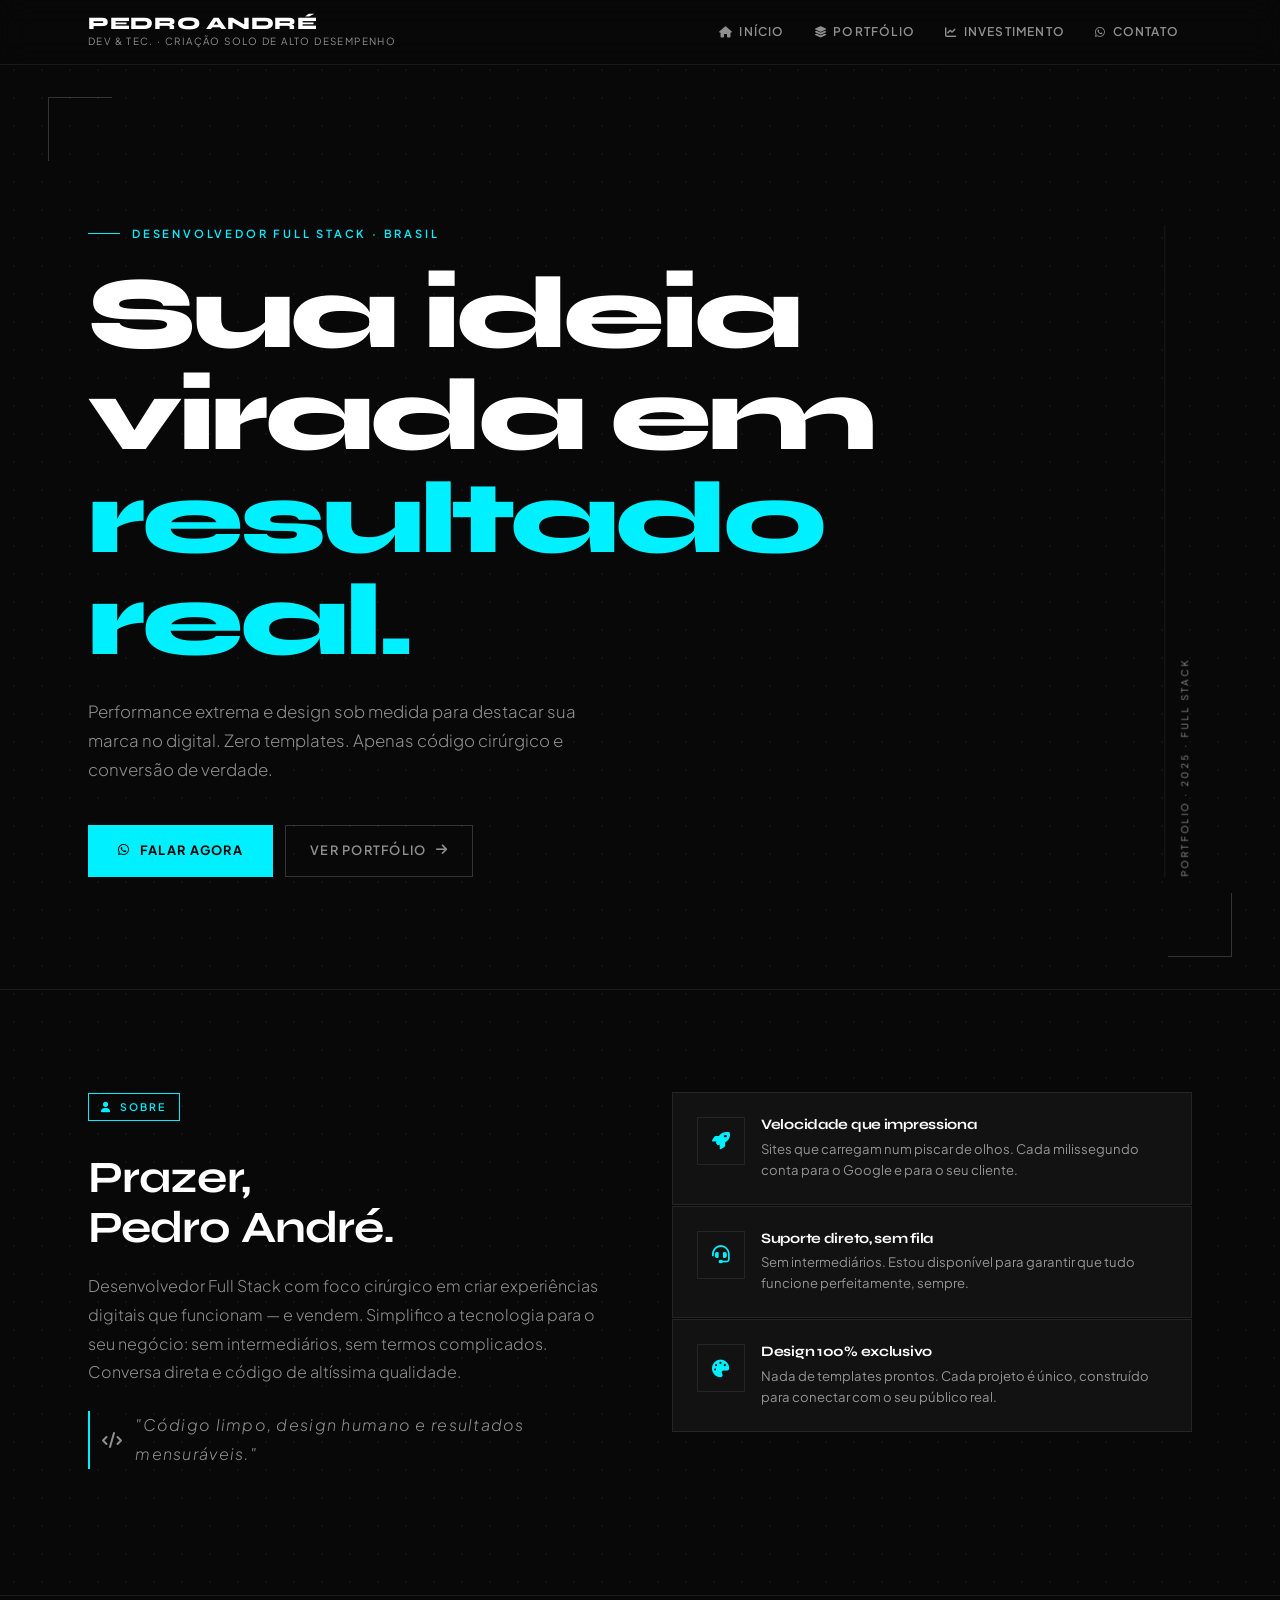
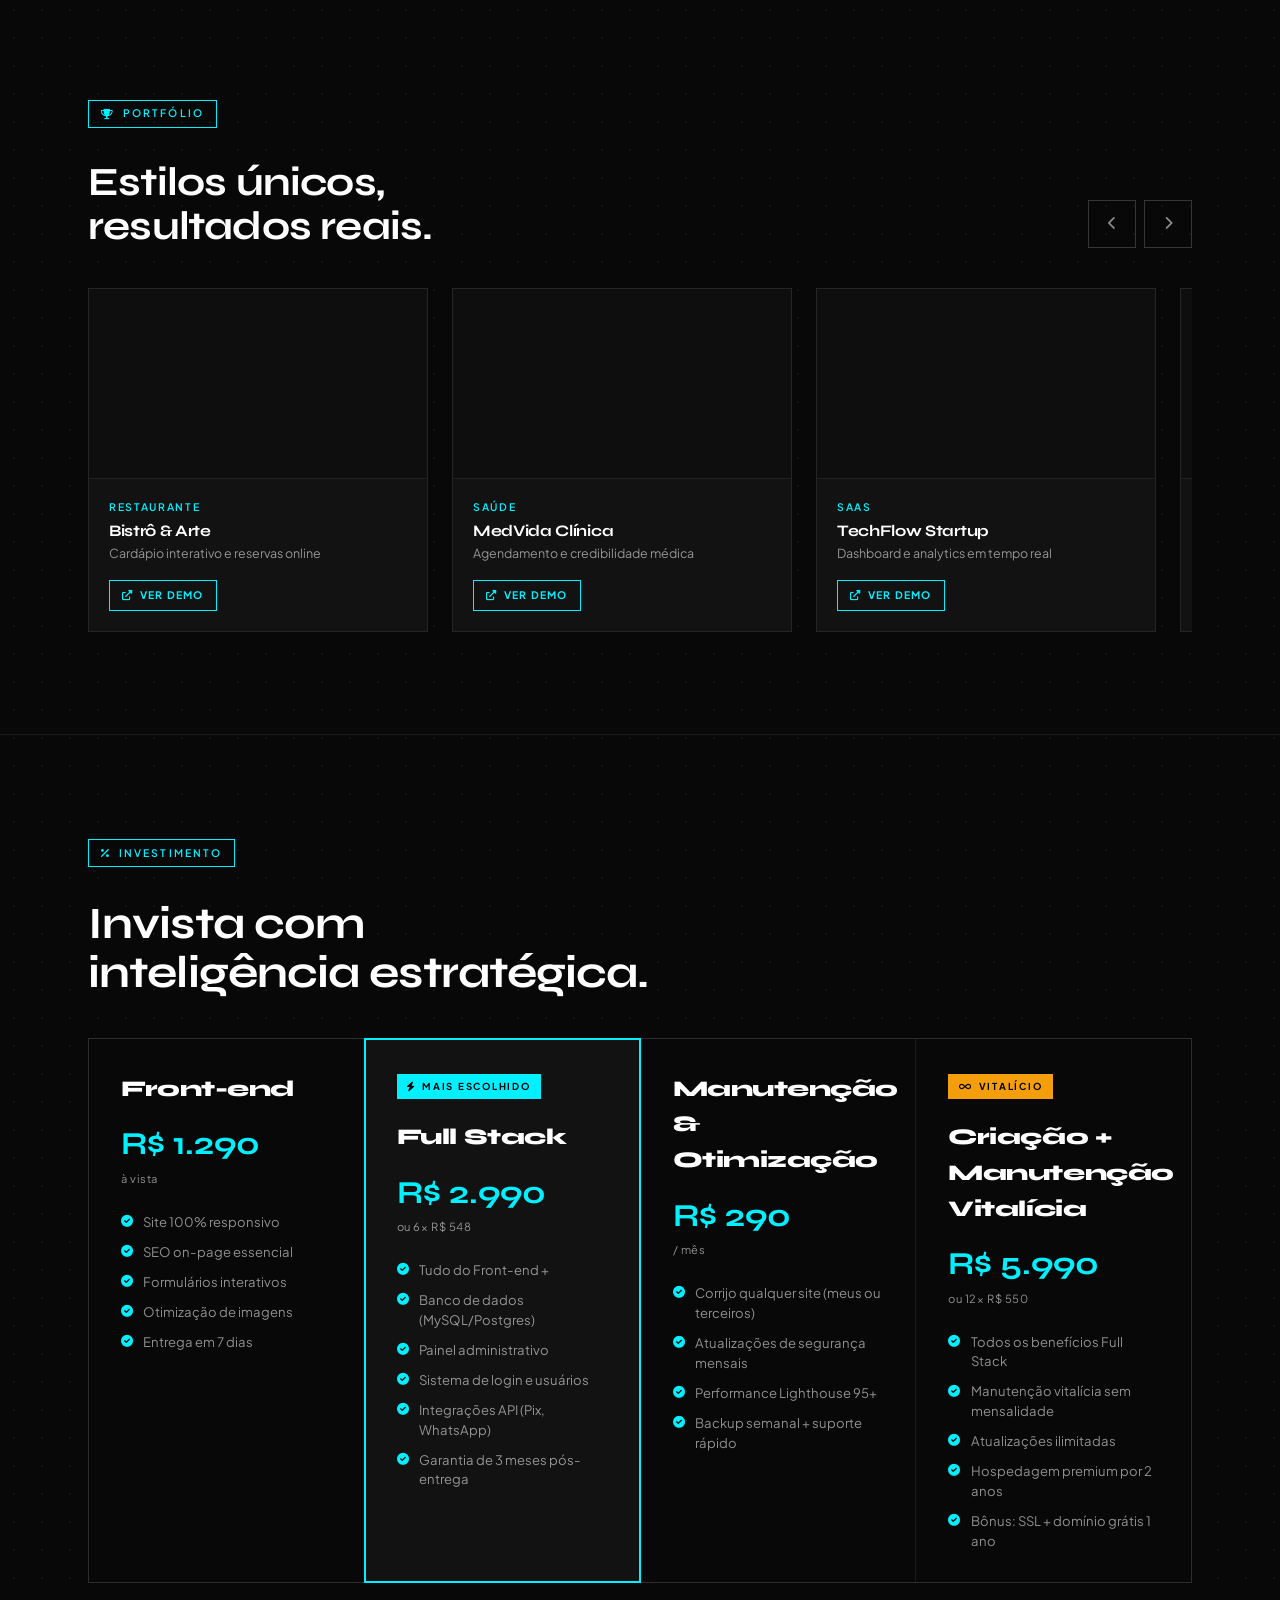
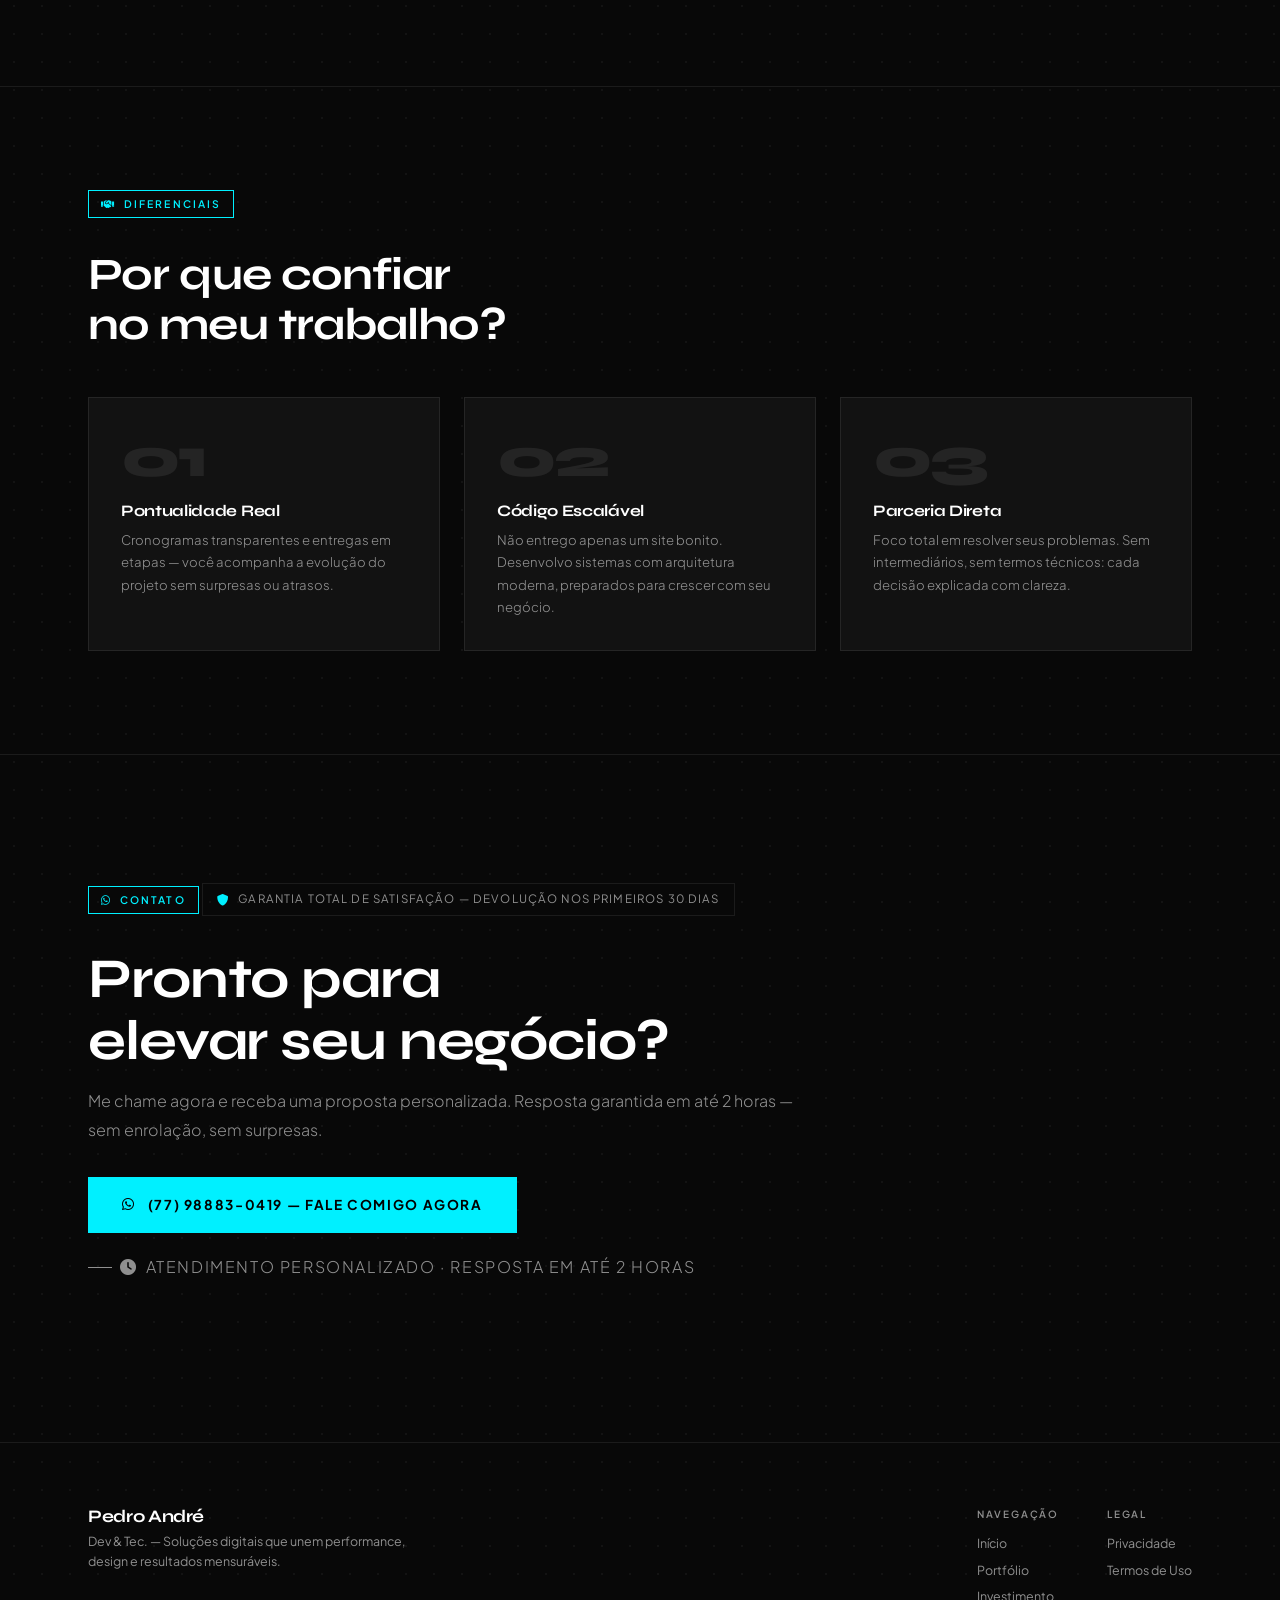
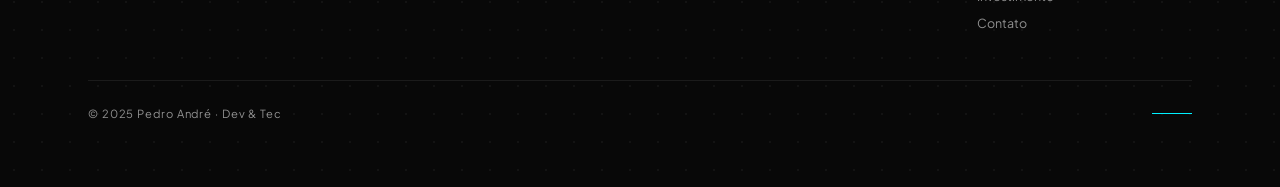
==== commit 57920ab7: "Update index.html" ====
--- a/index.html
+++ b/index.html
@@ -3,7 +3,7 @@
 <head>
   <meta charset="UTF-8">
   <meta name="viewport" content="width=device-width, initial-scale=1.0, viewport-fit=cover">
-  <meta name="description" content="Pedro André | Desenvolvedor Full Stack de alto desempenho – sites que convertem, impressionam e entregam resultados reais.">
+  <meta name="description" content="Pedro André | Dev & Tec">
   <meta name="theme-color" content="#080808">
   <meta property="og:title" content="Pedro André | Dev & Tec">
   <meta property="og:description" content="Performance extrema e design sob medida para destacar sua marca no digital.">
@@ -16,9 +16,7 @@
   <link rel="stylesheet" href="https://cdnjs.cloudflare.com/ajax/libs/font-awesome/6.0.0-beta3/css/all.min.css" media="print" onload="this.media='all'">
 
   <style>
-    /* =====================================================
-       CSS VARIABLES – DESIGN SYSTEM
-    ===================================================== */
+    /* --- Variáveis --- */
     :root {
       --bg:        #080808;
       --bg-2:      #0e0e0e;
@@ -36,9 +34,7 @@
       --ease:      cubic-bezier(0.16, 1, 0.3, 1);
     }
 
-    /* =====================================================
-       RESET & BASE
-    ===================================================== */
+    /* --- Reset e Base --- */
     *, *::before, *::after { box-sizing: border-box; margin: 0; padding: 0; }
 
     html {
@@ -53,7 +49,6 @@
       line-height: 1.6;
       min-height: 100dvh;
       overflow-x: hidden;
-      /* DOT MATRIX BACKGROUND */
       background-image:
         radial-gradient(circle, rgba(255,255,255,0.045) 1px, transparent 1px);
       background-size: 28px 28px;
@@ -64,14 +59,10 @@
     ul { list-style: none; }
     button { cursor: pointer; border: none; background: none; font-family: inherit; }
 
-    /* =====================================================
-       TYPOGRAPHY
-    ===================================================== */
+    /* --- Tipografia ---*/
     h1, h2, h3, h4 { font-family: var(--font-head); line-height: 1.1; letter-spacing: -0.02em; }
 
-    /* =====================================================
-       LAYOUT HELPERS
-    ===================================================== */
+    /* --- Layout Helpers --- */
     .container {
       width: min(100%, 1200px);
       margin-inline: auto;
@@ -92,9 +83,7 @@
       margin-bottom: 2rem;
     }
 
-    /* =====================================================
-       ANIMATIONS
-    ===================================================== */
+    /* --- Animações --- */
     @keyframes fadeUp {
       from { opacity: 0; transform: translateY(32px); }
       to   { opacity: 1; transform: translateY(0); }
@@ -115,9 +104,7 @@
     .fade-up:nth-child(2) { animation-delay: .12s; }
     .fade-up:nth-child(3) { animation-delay: .24s; }
 
-    /* =====================================================
-       HEADER
-    ===================================================== */
+    /* --- Cabeçalho --- */
     .header {
       position: sticky;
       top: 0;
@@ -151,7 +138,7 @@
       text-transform: uppercase;
     }
 
-    /* NAV */
+    /* --- Nav --- */
     .nav-links {
       display: flex;
       gap: .25rem;
@@ -176,7 +163,7 @@
     }
     .nav-links a i { font-size: .7rem; }
 
-    /* HAMBURGER */
+    /* Ícone Menu */
     .menu-toggle { display: none; }
     .menu-icon {
       display: none;
@@ -201,35 +188,40 @@
     .menu-icon .fa-bars { color: var(--text); font-size: 1rem; }
 
     @media (max-width: 768px) {
-      .menu-icon { display: flex; }
-      .nav-links {
-        display: none;
-        flex-direction: column;
-        position: fixed;
-        inset: 64px 0 0 0;
-        background: rgba(8,8,8,0.97);
-        backdrop-filter: blur(24px);
-        padding: 2rem;
-        gap: .5rem;
-        z-index: 99;
-        align-items: flex-start;
-        border-top: 1px solid var(--border);
-      }
-      .nav-links a {
-        font-size: .9rem;
-        padding: .9rem 1rem;
-        width: 100%;
-        border-color: var(--border);
-        min-height: 48px;
-      }
-      .menu-toggle:checked ~ .nav-links { display: flex; }
-      .menu-toggle:checked ~ .menu-icon .fa-bars { display: none; }
-      .menu-toggle:checked ~ .menu-icon .fa-times { display: block; color: var(--accent); }
-    }
-
-    /* =====================================================
-       HERO
-    ===================================================== */
+    .nav-links {
+    display: none; 
+    flex-direction: column;
+    position: fixed;
+    top: 64px; /* Altura do seu header */
+    left: 0;
+    right: 0;
+    bottom: 0;
+    height: calc(100vh - 64px);
+    background-color: #080808 !important; 
+    z-index: 999;
+    padding: 2rem;
+    gap: 1rem;
+    align-items: flex-start;
+    border-top: 1px solid var(--border);
+    overflow-y: auto;
+  }
+  .menu-toggle:checked ~ .nav-links {
+    display: flex !important;
+  }
+  .nav-links a {
+    font-size: 1.1rem;
+    padding: 1rem;
+    width: 100%;
+    border-bottom: 1px solid var(--border);
+    color: var(--text);
+    background: transparent;
+  }
+  .menu-icon {
+    display: flex;
+    z-index: 1001;
+  }
+}
+    /* --- Hero --- */
     .hero {
       padding: clamp(5rem, 14vw, 10rem) 0 clamp(4rem, 10vw, 7rem);
       position: relative;
@@ -353,7 +345,6 @@
     }
     .btn-ghost:hover { border-color: var(--accent); color: var(--accent); }
 
-    /* Decorative corner lines on hero */
     .hero-corner {
       position: absolute;
       width: 64px; height: 64px;
@@ -364,9 +355,7 @@
     .hero-corner--tl { top: 2rem; left: clamp(1.25rem, 5vw, 3rem); border-width: 1px 0 0 1px; }
     .hero-corner--br { bottom: 2rem; right: clamp(1.25rem, 5vw, 3rem); border-width: 0 1px 1px 0; }
 
-    /* =====================================================
-       ABOUT / ABOUT-GRID
-    ===================================================== */
+    /* --- Sobre --- */
     .about-section {
       padding: clamp(4rem, 8vw, 7rem) 0;
       border-top: 1px solid var(--border);
@@ -456,9 +445,7 @@
       .about-grid { grid-template-columns: 1fr; }
     }
 
-    /* =====================================================
-       CAROUSEL / EXEMPLOS
-    ===================================================== */
+    /* --- Carrosel de exemplos --- */
     .carousel-section {
       padding: clamp(4rem, 8vw, 7rem) 0;
       border-top: 1px solid var(--border);
@@ -580,9 +567,7 @@
       color: #000;
     }
 
-    /* =====================================================
-       PRICING
-    ===================================================== */
+    /* --- Preços --- */
     .pricing {
       padding: clamp(4rem, 8vw, 7rem) 0;
       border-top: 1px solid var(--border);
@@ -669,9 +654,7 @@
       flex-shrink: 0;
     }
 
-    /* =====================================================
-       TESTIMONIALS / TRUST
-    ===================================================== */
+    /* --- Confiança --- */
     .trust-section {
       padding: clamp(4rem, 8vw, 7rem) 0;
       border-top: 1px solid var(--border);
@@ -717,9 +700,7 @@
       font-weight: 300;
     }
 
-    /* =====================================================
-       CONTACT CTA
-    ===================================================== */
+    /* --- Contato --- */
     .contact-section {
       padding: clamp(5rem, 10vw, 9rem) 0;
       border-top: 1px solid var(--border);
@@ -804,9 +785,7 @@
     }
     .guarantee-tag i { color: var(--accent); }
 
-    /* =====================================================
-       FOOTER
-    ===================================================== */
+    /* --- Rodapé --- */
     footer {
       border-top: 1px solid var(--border);
       padding: clamp(2.5rem, 5vw, 4rem) 0;
@@ -878,50 +857,39 @@
       .hero-vertical-label { display: none; }
     }
 
-    /* =====================================================
-       SCROLLBAR
-    ===================================================== */
+    /* --- Scrollbar --- */
     ::-webkit-scrollbar { width: 4px; }
     ::-webkit-scrollbar-track { background: var(--bg); }
     ::-webkit-scrollbar-thumb { background: var(--border-hi); }
     ::-webkit-scrollbar-thumb:hover { background: var(--accent); }
 
-    /* =====================================================
-       SELECTION
-    ===================================================== */
+    /* --- Seleção --- */
     ::selection { background: var(--accent); color: #000; }
   </style>
 </head>
 <body>
-
-<!-- HEADER -->
+<!-- Cabeçalho -->
 <header class="header">
   <div class="container header-inner">
     <div class="logo">
       <h1>Pedro André</h1>
       <p>Dev &amp; Tec. · Criação solo de alto desempenho</p>
     </div>
-
     <input type="checkbox" id="menu-toggle" class="menu-toggle" aria-label="Abrir menu">
     <label for="menu-toggle" class="menu-icon" aria-label="Menu de navegação">
       <i class="fas fa-bars" aria-hidden="true"></i>
       <i class="fas fa-times" aria-hidden="true"></i>
     </label>
-
-    <nav aria-label="Navegação principal">
-      <ul class="nav-links">
-        <li><a href="#inicio"><i class="fas fa-home" aria-hidden="true"></i> Início</a></li>
-        <li><a href="#exemplos"><i class="fas fa-layer-group" aria-hidden="true"></i> Portfólio</a></li>
-        <li><a href="#planos"><i class="fas fa-chart-line" aria-hidden="true"></i> Investimento</a></li>
-        <li><a href="#contato"><i class="fab fa-whatsapp" aria-hidden="true"></i> Contato</a></li>
-      </ul>
-    </nav>
+    <ul class="nav-links" role="navigation" aria-label="Navegação principal">
+      <li><a href="#inicio"><i class="fas fa-home" aria-hidden="true"></i> Início</a></li>
+      <li><a href="#exemplos"><i class="fas fa-layer-group" aria-hidden="true"></i> Portfólio</a></li>
+      <li><a href="#planos"><i class="fas fa-chart-line" aria-hidden="true"></i> Investimento</a></li>
+      <li><a href="#contato"><i class="fab fa-whatsapp" aria-hidden="true"></i> Contato</a></li>
+    </ul>
   </div>
 </header>
-
 <main>
-
-  <!-- HERO -->
+  <!-- Hero -->
   <section id="inicio" class="hero" aria-labelledby="hero-heading">
     <div class="container">
       <div class="hero-grid">
@@ -952,8 +920,7 @@
     <div class="hero-corner hero-corner--tl" aria-hidden="true"></div>
     <div class="hero-corner hero-corner--br" aria-hidden="true"></div>
   </section>
-
-  <!-- ABOUT -->
+  <!-- Sobre -->
   <section class="about-section" aria-labelledby="about-heading">
     <div class="container about-grid">
       <div class="about-text fade-up">
@@ -962,7 +929,6 @@
         <p>Desenvolvedor Full Stack com foco cirúrgico em criar experiências digitais que funcionam — e vendem. Simplifico a tecnologia para o seu negócio: sem intermediários, sem termos complicados. Conversa direta e código de altíssima qualidade.</p>
         <p class="signature"><i class="fas fa-code" aria-hidden="true"></i> "Código limpo, design humano e resultados mensuráveis."</p>
       </div>
-
       <div class="differentials" role="list">
         <article class="diff-card fade-up" role="listitem">
           <div class="diff-icon" aria-hidden="true"><i class="fas fa-rocket"></i></div>
@@ -988,8 +954,7 @@
       </div>
     </div>
   </section>
-
-  <!-- PORTFOLIO CAROUSEL -->
+  <!-- Carrossel de Exemplos -->
   <section id="exemplos" class="carousel-section" aria-labelledby="portfolio-heading">
     <div class="container">
       <div class="section-header">
@@ -1006,21 +971,17 @@
           </button>
         </div>
       </div>
-
       <div class="carousel-wrapper">
         <div class="carousel-track" id="carouselTrack" role="list"></div>
       </div>
     </div>
   </section>
-
-  <!-- PRICING -->
+  <!-- Preços -->
   <section id="planos" class="pricing" aria-labelledby="pricing-heading">
     <div class="container">
       <span class="section-label"><i class="fas fa-percent" aria-hidden="true"></i> Investimento</span>
       <h2 id="pricing-heading" style="font-size: clamp(1.75rem, 4vw, 2.8rem); margin-bottom: 2.5rem;">Invista com<br>inteligência estratégica.</h2>
-
       <div class="pricing-grid" role="list">
-
         <article class="plan-card" role="listitem">
           <div class="plan-name">Front-end</div>
           <div class="plan-price">R$ 1.290 <small>à vista</small></div>
@@ -1032,7 +993,6 @@
             <li><i class="fas fa-check-circle" aria-hidden="true"></i> Entrega em 7 dias</li>
           </ul>
         </article>
-
         <article class="plan-card popular" role="listitem" aria-label="Plano mais escolhido">
           <div class="badge"><i class="fas fa-bolt" aria-hidden="true"></i> Mais Escolhido</div>
           <div class="plan-name">Full Stack</div>
@@ -1046,7 +1006,6 @@
             <li><i class="fas fa-check-circle" aria-hidden="true"></i> Garantia de 3 meses pós-entrega</li>
           </ul>
         </article>
-
         <article class="plan-card" role="listitem">
           <div class="plan-name">Manutenção &amp; Otimização</div>
           <div class="plan-price">R$ 290 <small>/ mês</small></div>
@@ -1057,7 +1016,6 @@
             <li><i class="fas fa-check-circle" aria-hidden="true"></i> Backup semanal + suporte rápido</li>
           </ul>
         </article>
-
         <article class="plan-card" role="listitem">
           <div class="badge badge-amber"><i class="fas fa-infinity" aria-hidden="true"></i> Vitalício</div>
           <div class="plan-name">Criação + Manutenção Vitalícia</div>
@@ -1070,17 +1028,14 @@
             <li><i class="fas fa-check-circle" aria-hidden="true"></i> Bônus: SSL + domínio grátis 1 ano</li>
           </ul>
         </article>
-
       </div>
     </div>
   </section>
-
-  <!-- TRUST -->
+  <!-- Confiança -->
   <section class="trust-section" aria-labelledby="trust-heading">
     <div class="container">
       <span class="section-label"><i class="fas fa-handshake" aria-hidden="true"></i> Diferenciais</span>
       <h2 id="trust-heading" style="font-size: clamp(1.75rem, 4vw, 2.8rem);">Por que confiar<br>no meu trabalho?</h2>
-
       <div class="trust-grid" role="list">
         <article class="trust-card" role="listitem">
           <div class="trust-number" aria-hidden="true">01</div>
@@ -1100,8 +1055,7 @@
       </div>
     </div>
   </section>
-
-  <!-- CONTACT CTA -->
+  <!-- Contato -->
   <section id="contato" class="contact-section" aria-labelledby="contact-heading">
     <div class="container">
       <div class="contact-inner">
@@ -1129,10 +1083,8 @@
       </div>
     </div>
   </section>
-
 </main>
-
-<!-- FOOTER -->
+<!-- Rodapé -->
 <footer>
   <div class="container">
     <div class="footer-grid">
@@ -1161,9 +1113,8 @@
     </div>
   </div>
 </footer>
-
 <script>
-  /* ─── CAROUSEL ─── */
+  /* ─── Carrossel ─── */
   const projects = [
     { title: "Bistrô & Arte",     domain: "Restaurante", desc: "Cardápio interativo e reservas online",   thumb: "prints/bistro_print.webp",    url: "projetos/bistro.html" },
     { title: "MedVida Clínica",   domain: "Saúde",       desc: "Agendamento e credibilidade médica",      thumb: "prints/medvida_print.webp",   url: "projetos/medvida.html" },
@@ -1259,7 +1210,7 @@
   updateSlidesPerView();
   requestAnimationFrame(() => updatePosition(false));
 
-  /* ─── SMOOTH SCROLL + CLOSE MENU ─── */
+  const menuToggle = document.getElementById('menu-toggle');
   document.querySelectorAll('a[href^="#"]').forEach(a => {
     a.addEventListener('click', e => {
       const id = a.getAttribute('href');
@@ -1267,13 +1218,18 @@
         e.preventDefault();
         const el = document.querySelector(id);
         if (el) el.scrollIntoView({ behavior: 'smooth' });
-        const toggle = document.getElementById('menu-toggle');
-        if (toggle?.checked) toggle.checked = false;
+        if (menuToggle && menuToggle.checked) menuToggle.checked = false;
       }
     });
   });
 
-  /* ─── INTERSECTION OBSERVER for fade-up ─── */
+  // Fecha o menu automaticamente ao redimensionar para desktop
+  window.addEventListener('resize', () => {
+    if (window.innerWidth > 768 && menuToggle && menuToggle.checked) {
+      menuToggle.checked = false;
+    }
+  });
+
   const fadeEls = document.querySelectorAll('.fade-up');
   const io = new IntersectionObserver(entries => {
     entries.forEach(e => {
@@ -1290,4 +1246,4 @@
   });
 </script>
 </body>
-</html>+</html>
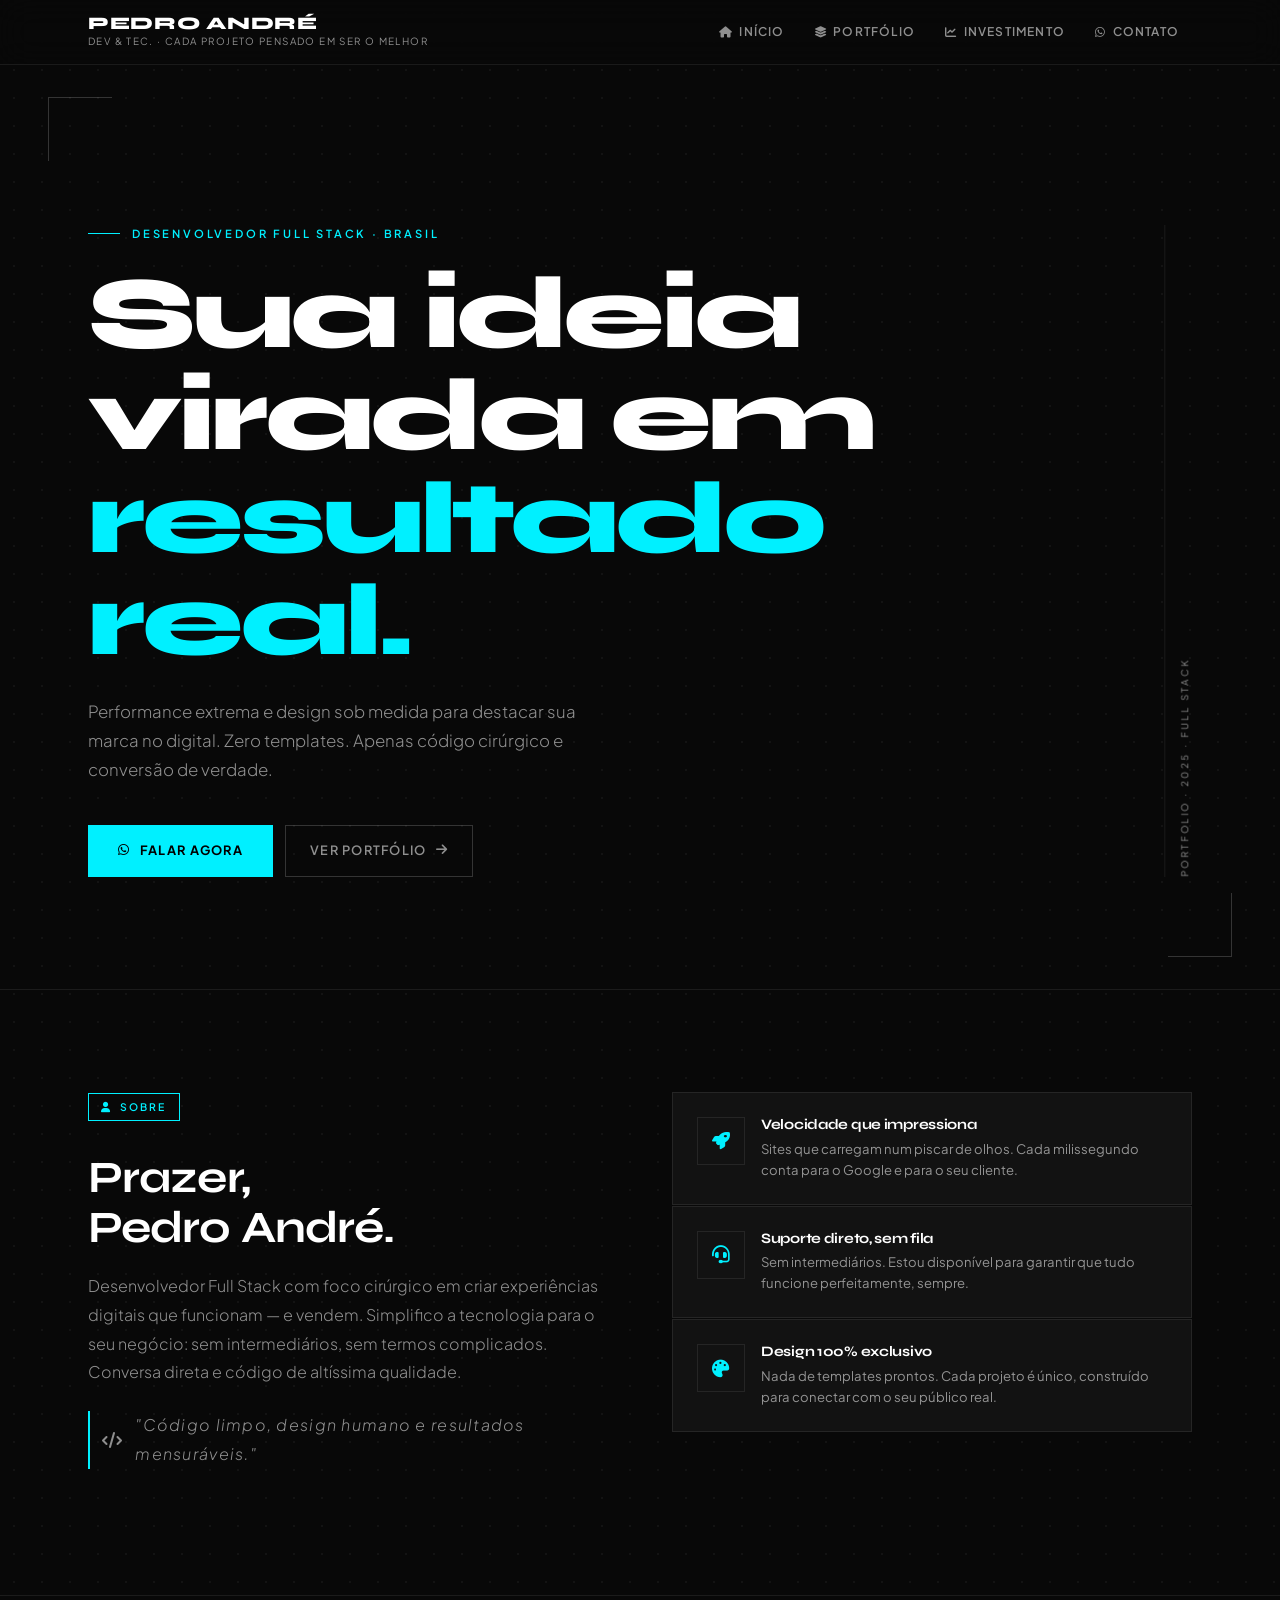
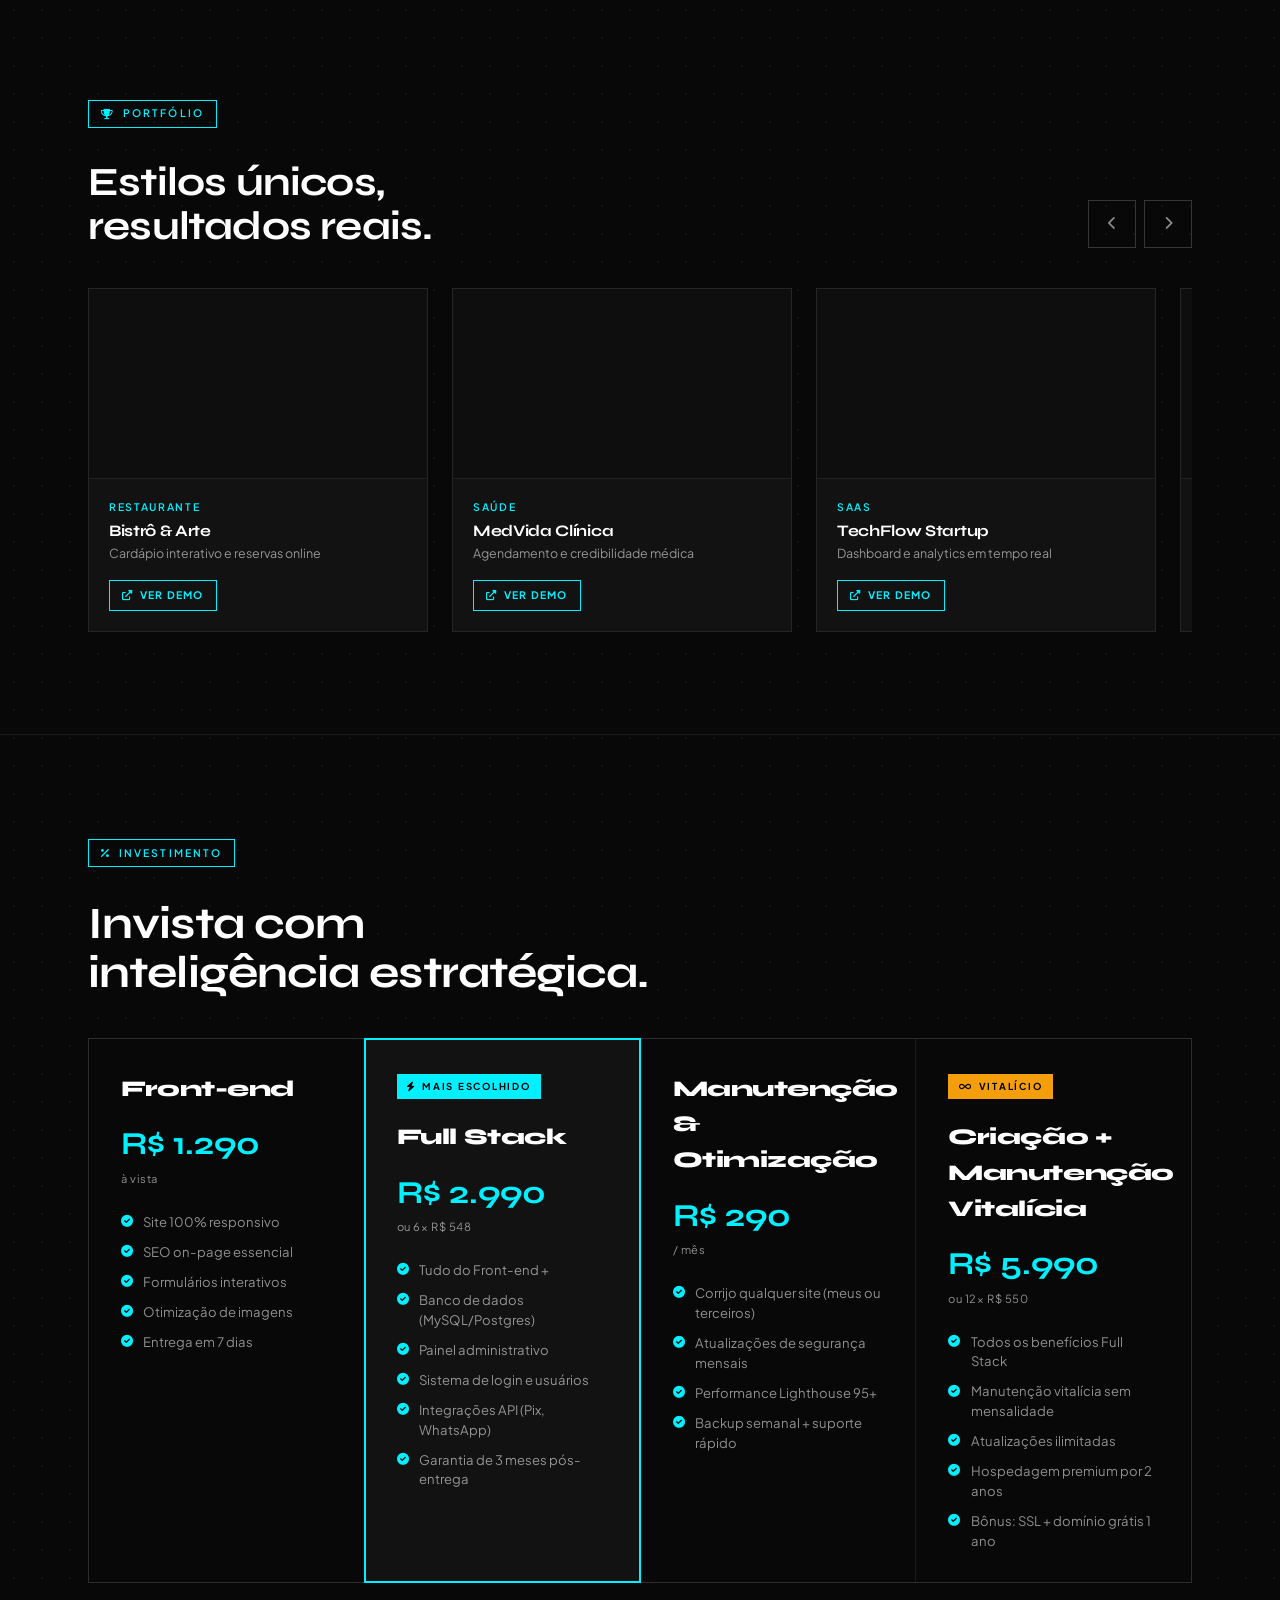
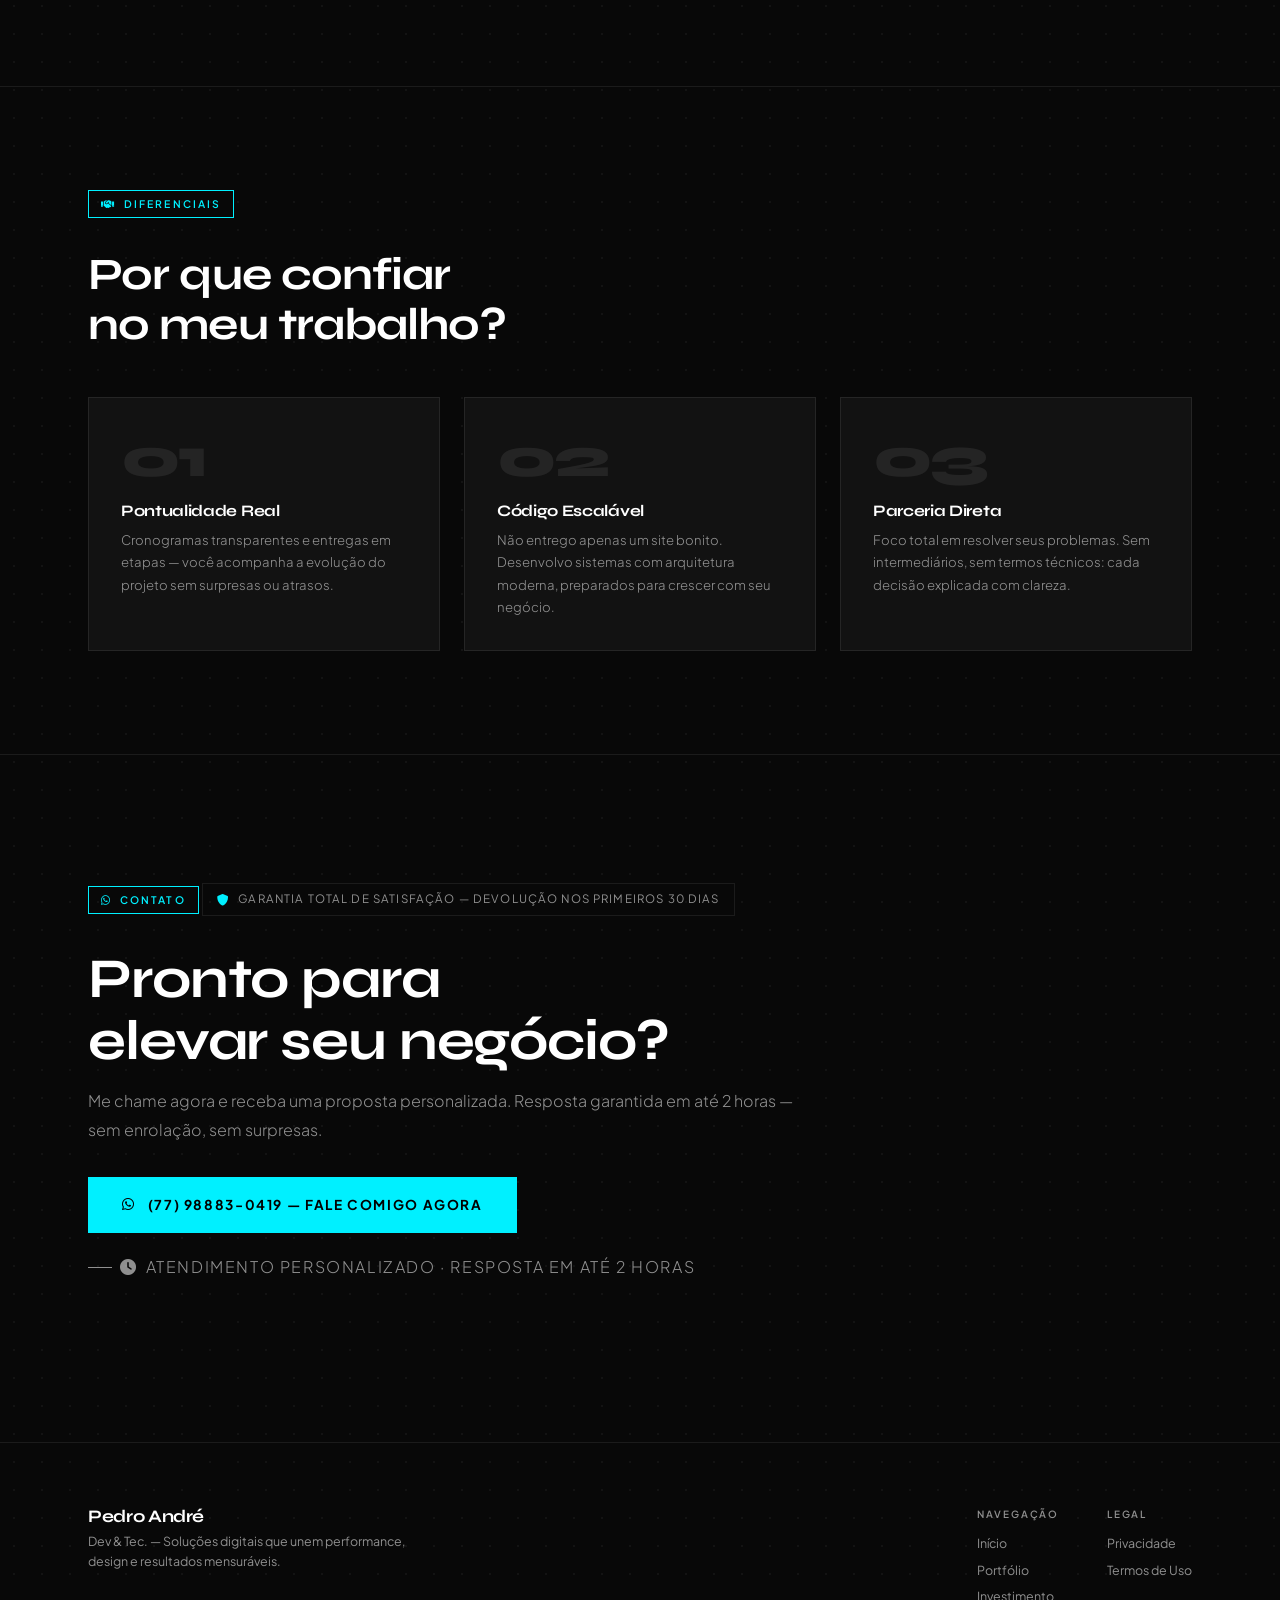
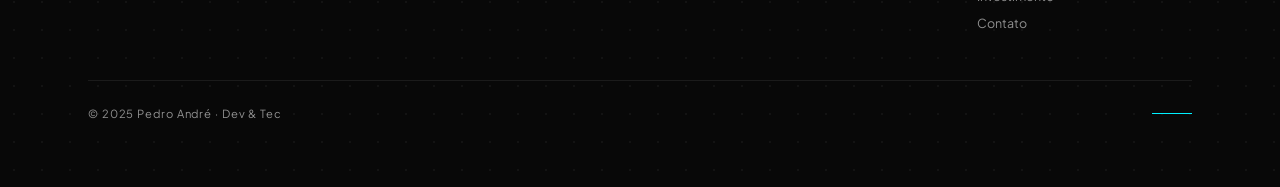
==== commit 211fb522: "Update index.html" ====
--- a/index.html
+++ b/index.html
@@ -873,7 +873,7 @@
   <div class="container header-inner">
     <div class="logo">
       <h1>Pedro André</h1>
-      <p>Dev &amp; Tec. · Criação solo de alto desempenho</p>
+      <p>Dev &amp; Tec. · Cada projeto pensado em ser o melhor</p>
     </div>
     <input type="checkbox" id="menu-toggle" class="menu-toggle" aria-label="Abrir menu">
     <label for="menu-toggle" class="menu-icon" aria-label="Menu de navegação">
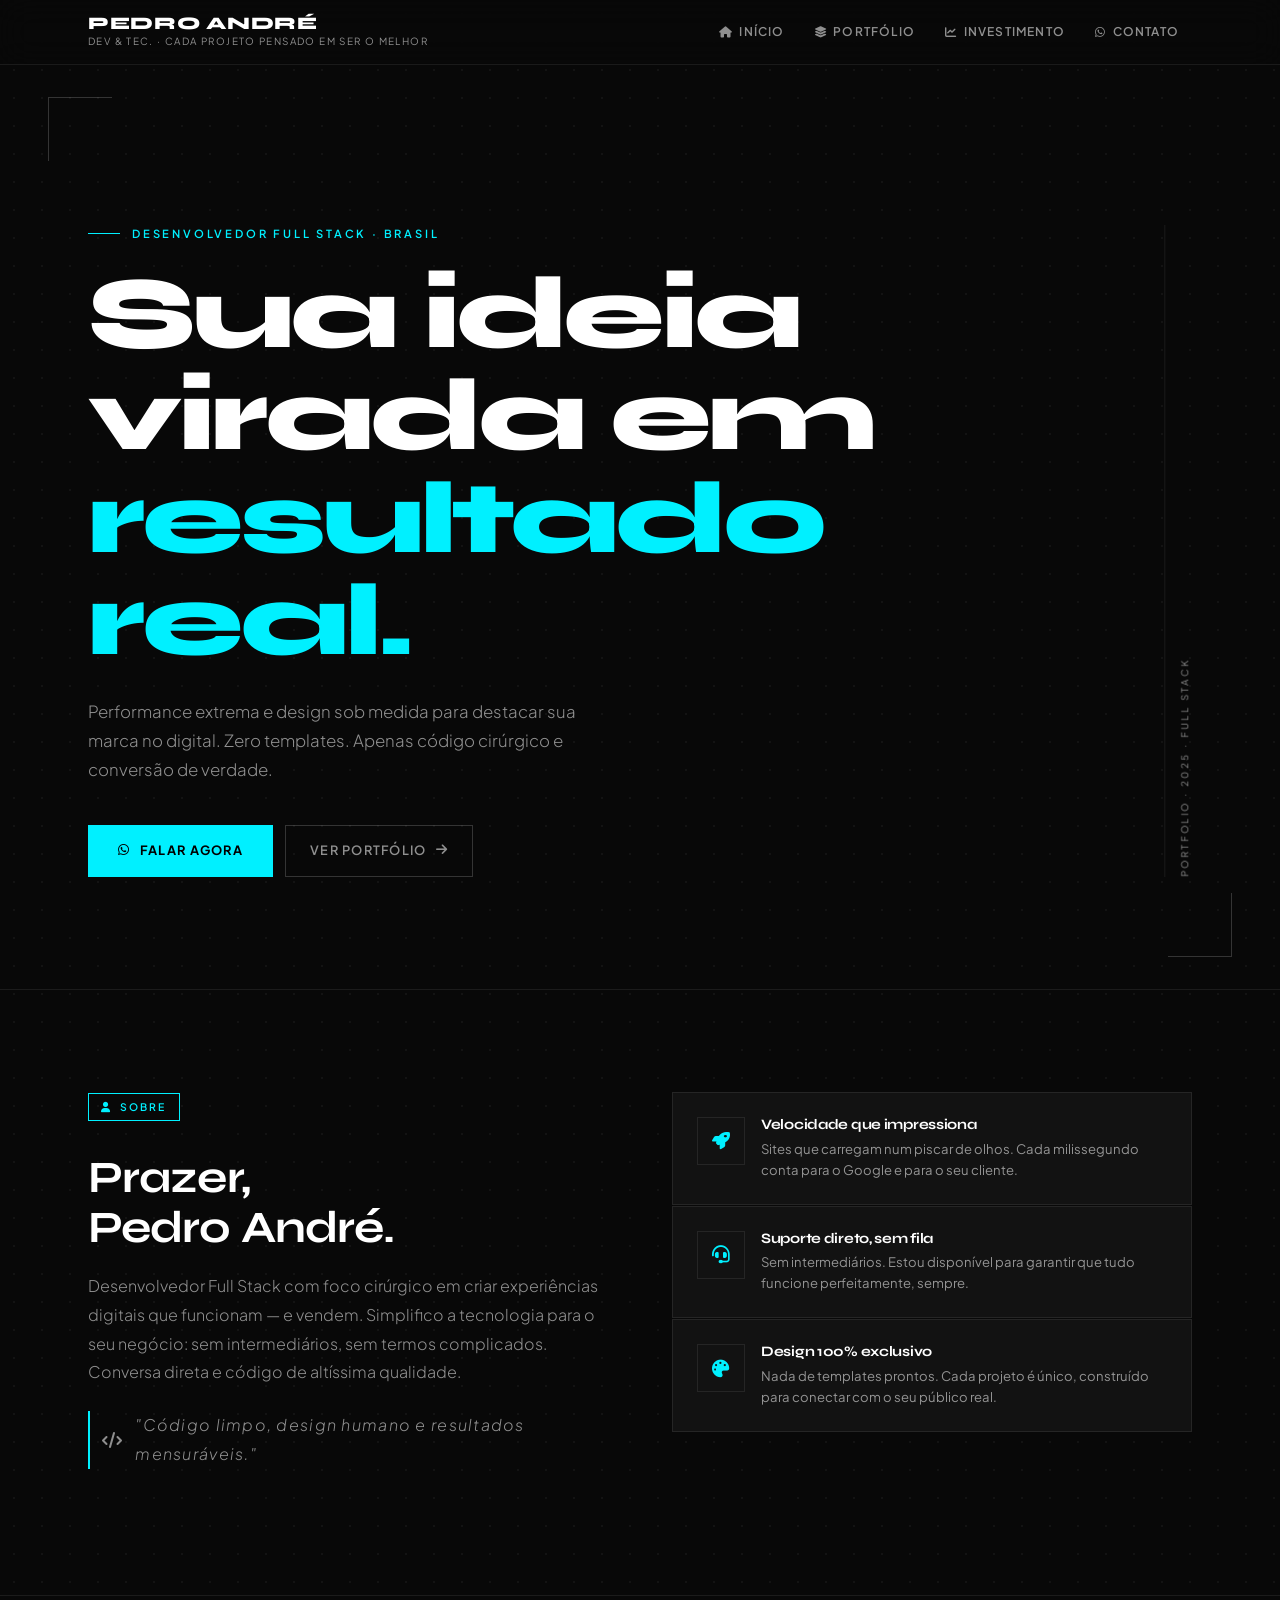
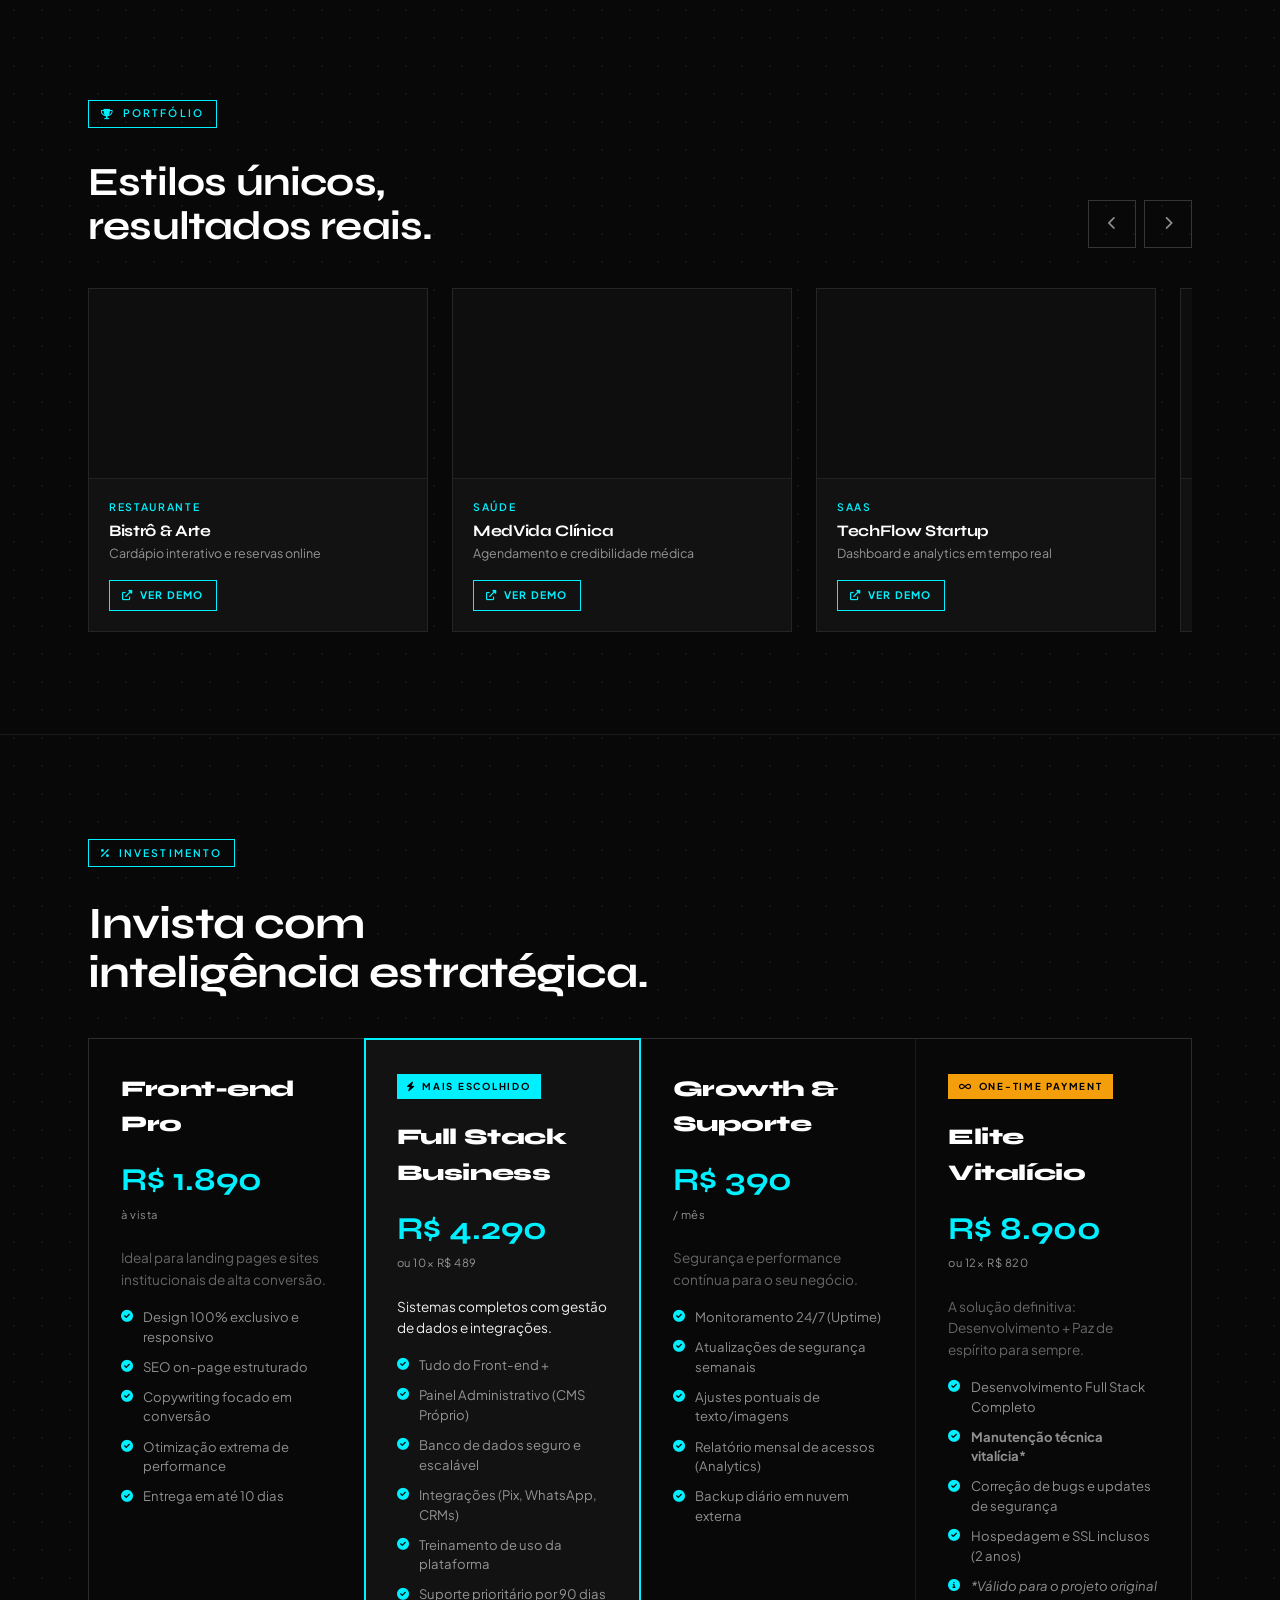
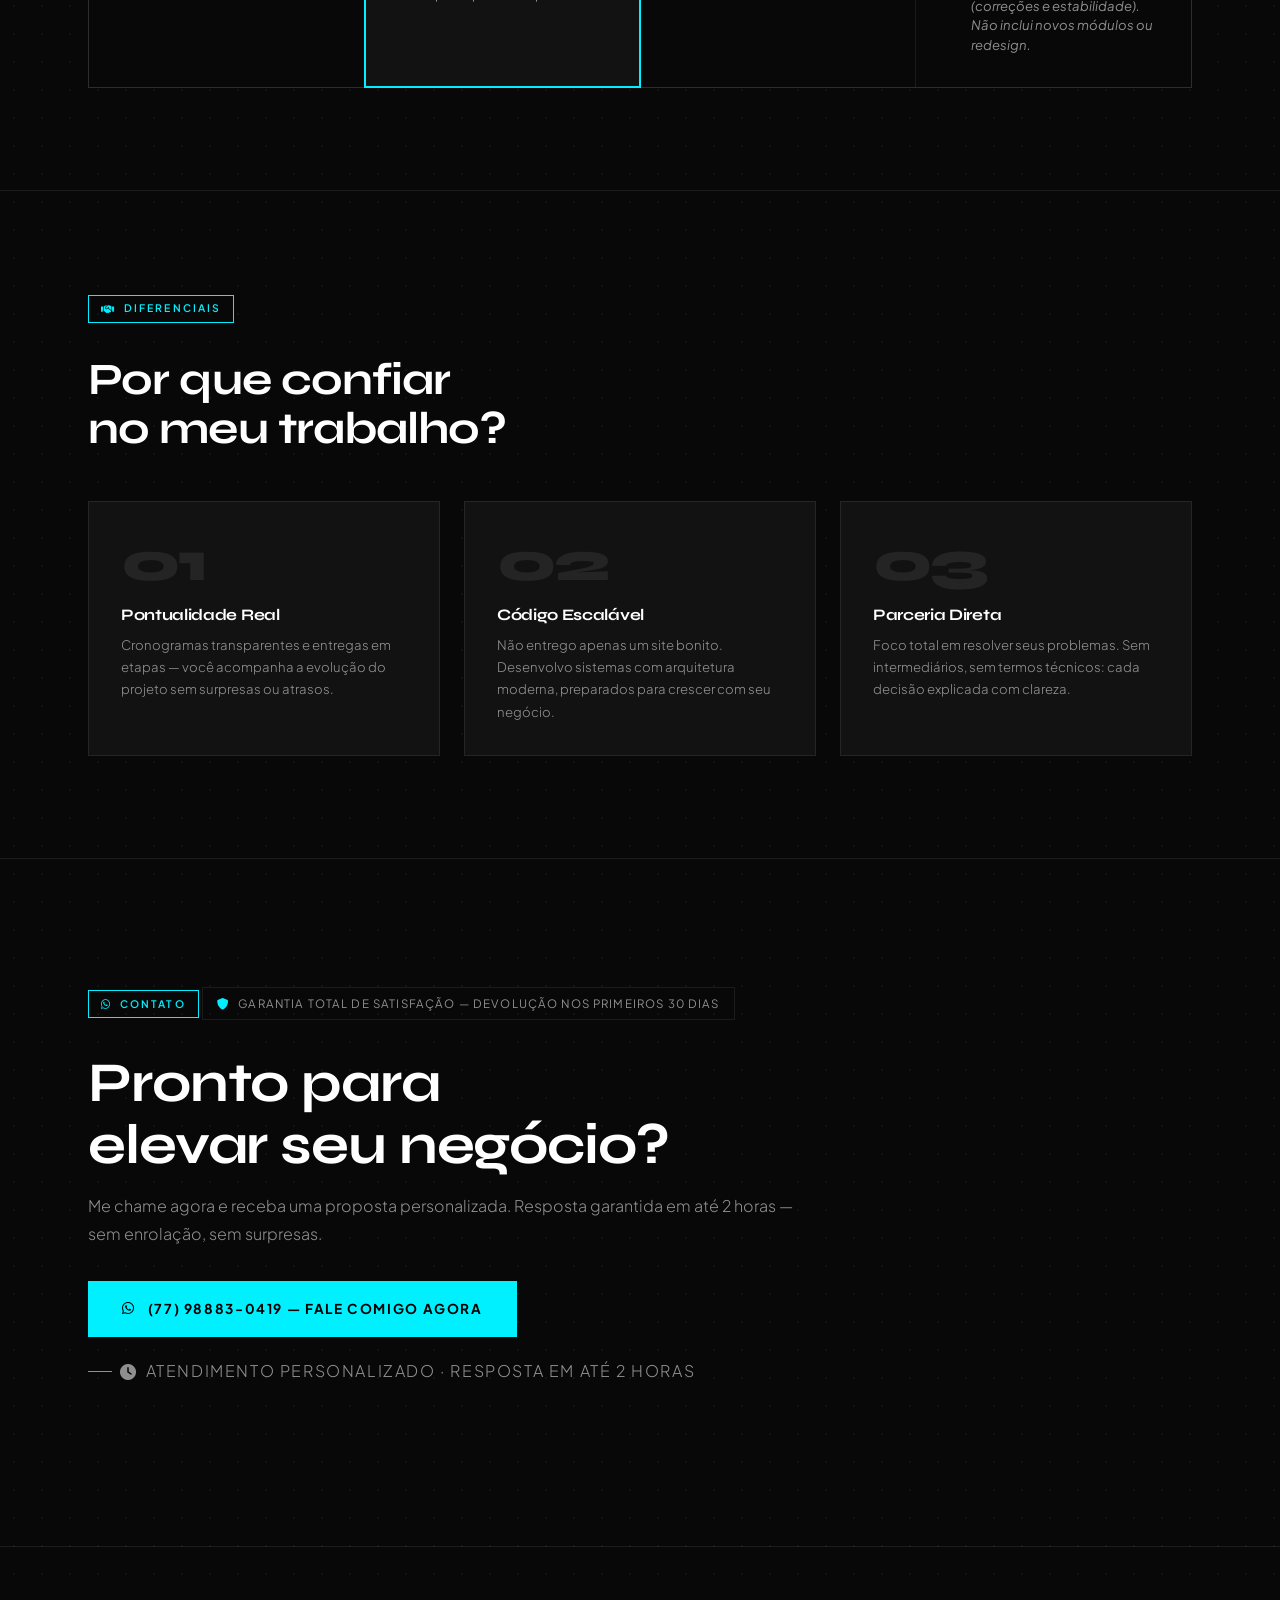
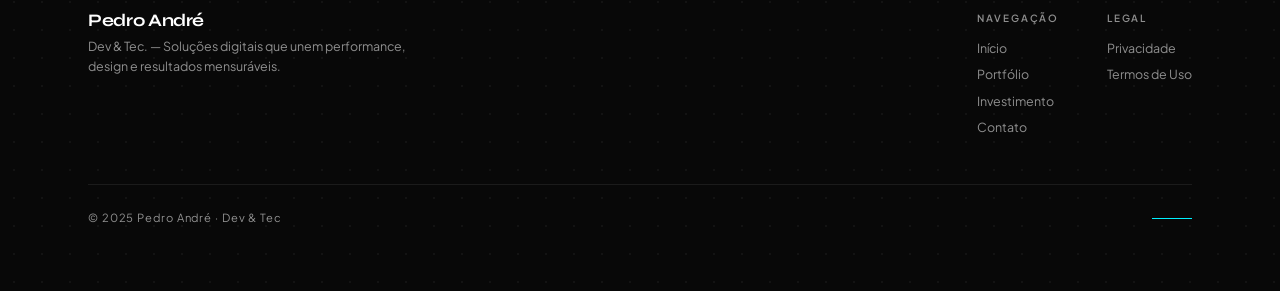
==== commit e6e7fd00: "Update index.html" ====
--- a/index.html
+++ b/index.html
@@ -981,56 +981,65 @@
     <div class="container">
       <span class="section-label"><i class="fas fa-percent" aria-hidden="true"></i> Investimento</span>
       <h2 id="pricing-heading" style="font-size: clamp(1.75rem, 4vw, 2.8rem); margin-bottom: 2.5rem;">Invista com<br>inteligência estratégica.</h2>
+      
       <div class="pricing-grid" role="list">
         <article class="plan-card" role="listitem">
-          <div class="plan-name">Front-end</div>
-          <div class="plan-price">R$ 1.290 <small>à vista</small></div>
+          <div class="plan-name">Front-end Pro</div>
+          <div class="plan-price">R$ 1.890 <small>à vista</small></div>
+          <p style="font-size: 0.85rem; color: #666; margin-bottom: 1rem;">Ideal para landing pages e sites institucionais de alta conversão.</p>
           <ul class="feature-list" aria-label="Recursos do plano Front-end">
-            <li><i class="fas fa-check-circle" aria-hidden="true"></i> Site 100% responsivo</li>
-            <li><i class="fas fa-check-circle" aria-hidden="true"></i> SEO on-page essencial</li>
-            <li><i class="fas fa-check-circle" aria-hidden="true"></i> Formulários interativos</li>
-            <li><i class="fas fa-check-circle" aria-hidden="true"></i> Otimização de imagens</li>
-            <li><i class="fas fa-check-circle" aria-hidden="true"></i> Entrega em 7 dias</li>
+            <li><i class="fas fa-check-circle" aria-hidden="true"></i> Design 100% exclusivo e responsivo</li>
+            <li><i class="fas fa-check-circle" aria-hidden="true"></i> SEO on-page estruturado</li>
+            <li><i class="fas fa-check-circle" aria-hidden="true"></i> Copywriting focado em conversão</li>
+            <li><i class="fas fa-check-circle" aria-hidden="true"></i> Otimização extrema de performance</li>
+            <li><i class="fas fa-check-circle" aria-hidden="true"></i> Entrega em até 10 dias</li>
           </ul>
         </article>
+
         <article class="plan-card popular" role="listitem" aria-label="Plano mais escolhido">
           <div class="badge"><i class="fas fa-bolt" aria-hidden="true"></i> Mais Escolhido</div>
-          <div class="plan-name">Full Stack</div>
-          <div class="plan-price">R$ 2.990 <small>ou 6× R$ 548</small></div>
+          <div class="plan-name">Full Stack Business</div>
+          <div class="plan-price">R$ 4.290 <small>ou 10× R$ 489</small></div>
+          <p style="font-size: 0.85rem; color: #eee; margin-bottom: 1rem;">Sistemas completos com gestão de dados e integrações.</p>
           <ul class="feature-list" aria-label="Recursos do plano Full Stack">
             <li><i class="fas fa-check-circle" aria-hidden="true"></i> Tudo do Front-end +</li>
-            <li><i class="fas fa-check-circle" aria-hidden="true"></i> Banco de dados (MySQL/Postgres)</li>
-            <li><i class="fas fa-check-circle" aria-hidden="true"></i> Painel administrativo</li>
-            <li><i class="fas fa-check-circle" aria-hidden="true"></i> Sistema de login e usuários</li>
-            <li><i class="fas fa-check-circle" aria-hidden="true"></i> Integrações API (Pix, WhatsApp)</li>
-            <li><i class="fas fa-check-circle" aria-hidden="true"></i> Garantia de 3 meses pós-entrega</li>
+            <li><i class="fas fa-check-circle" aria-hidden="true"></i> Painel Administrativo (CMS Próprio)</li>
+            <li><i class="fas fa-check-circle" aria-hidden="true"></i> Banco de dados seguro e escalável</li>
+            <li><i class="fas fa-check-circle" aria-hidden="true"></i> Integrações (Pix, WhatsApp, CRMs)</li>
+            <li><i class="fas fa-check-circle" aria-hidden="true"></i> Treinamento de uso da plataforma</li>
+            <li><i class="fas fa-check-circle" aria-hidden="true"></i> Suporte prioritário por 90 dias</li>
           </ul>
         </article>
+
         <article class="plan-card" role="listitem">
-          <div class="plan-name">Manutenção &amp; Otimização</div>
-          <div class="plan-price">R$ 290 <small>/ mês</small></div>
+          <div class="plan-name">Growth & Suporte</div>
+          <div class="plan-price">R$ 390 <small>/ mês</small></div>
+          <p style="font-size: 0.85rem; color: #666; margin-bottom: 1rem;">Segurança e performance contínua para o seu negócio.</p>
           <ul class="feature-list" aria-label="Recursos do plano de Manutenção">
-            <li><i class="fas fa-check-circle" aria-hidden="true"></i> Corrijo qualquer site (meus ou terceiros)</li>
-            <li><i class="fas fa-check-circle" aria-hidden="true"></i> Atualizações de segurança mensais</li>
-            <li><i class="fas fa-check-circle" aria-hidden="true"></i> Performance Lighthouse 95+</li>
-            <li><i class="fas fa-check-circle" aria-hidden="true"></i> Backup semanal + suporte rápido</li>
+            <li><i class="fas fa-check-circle" aria-hidden="true"></i> Monitoramento 24/7 (Uptime)</li>
+            <li><i class="fas fa-check-circle" aria-hidden="true"></i> Atualizações de segurança semanais</li>
+            <li><i class="fas fa-check-circle" aria-hidden="true"></i> Ajustes pontuais de texto/imagens</li>
+            <li><i class="fas fa-check-circle" aria-hidden="true"></i> Relatório mensal de acessos (Analytics)</li>
+            <li><i class="fas fa-check-circle" aria-hidden="true"></i> Backup diário em nuvem externa</li>
           </ul>
         </article>
+
         <article class="plan-card" role="listitem">
-          <div class="badge badge-amber"><i class="fas fa-infinity" aria-hidden="true"></i> Vitalício</div>
-          <div class="plan-name">Criação + Manutenção Vitalícia</div>
-          <div class="plan-price">R$ 5.990 <small>ou 12× R$ 550</small></div>
+          <div class="badge badge-amber"><i class="fas fa-infinity" aria-hidden="true"></i> One-Time Payment</div>
+          <div class="plan-name">Elite Vitalício</div>
+          <div class="plan-price">R$ 8.900 <small>ou 12× R$ 820</small></div>
+          <p style="font-size: 0.85rem; color: #666; margin-bottom: 1rem;">A solução definitiva: Desenvolvimento + Paz de espírito para sempre.</p>
           <ul class="feature-list" aria-label="Recursos do plano Vitalício">
-            <li><i class="fas fa-check-circle" aria-hidden="true"></i> Todos os benefícios Full Stack</li>
-            <li><i class="fas fa-check-circle" aria-hidden="true"></i> Manutenção vitalícia sem mensalidade</li>
-            <li><i class="fas fa-check-circle" aria-hidden="true"></i> Atualizações ilimitadas</li>
-            <li><i class="fas fa-check-circle" aria-hidden="true"></i> Hospedagem premium por 2 anos</li>
-            <li><i class="fas fa-check-circle" aria-hidden="true"></i> Bônus: SSL + domínio grátis 1 ano</li>
+            <li><i class="fas fa-check-circle" aria-hidden="true"></i> Desenvolvimento Full Stack Completo</li>
+            <li><i class="fas fa-check-circle" aria-hidden="true"></i> <strong>Manutenção técnica vitalícia*</strong></li>
+            <li><i class="fas fa-check-circle" aria-hidden="true"></i> Correção de bugs e updates de segurança</li>
+            <li><i class="fas fa-check-circle" aria-hidden="true"></i> Hospedagem e SSL inclusos (2 anos)</li>
+            <li><i class="fas fa-info-circle" aria-hidden="true"></i> <em>*Válido para o projeto original (correções e estabilidade). Não inclui novos módulos ou redesign.</em></li>
           </ul>
         </article>
       </div>
     </div>
-  </section>
+</section>
   <!-- Confiança -->
   <section class="trust-section" aria-labelledby="trust-heading">
     <div class="container">
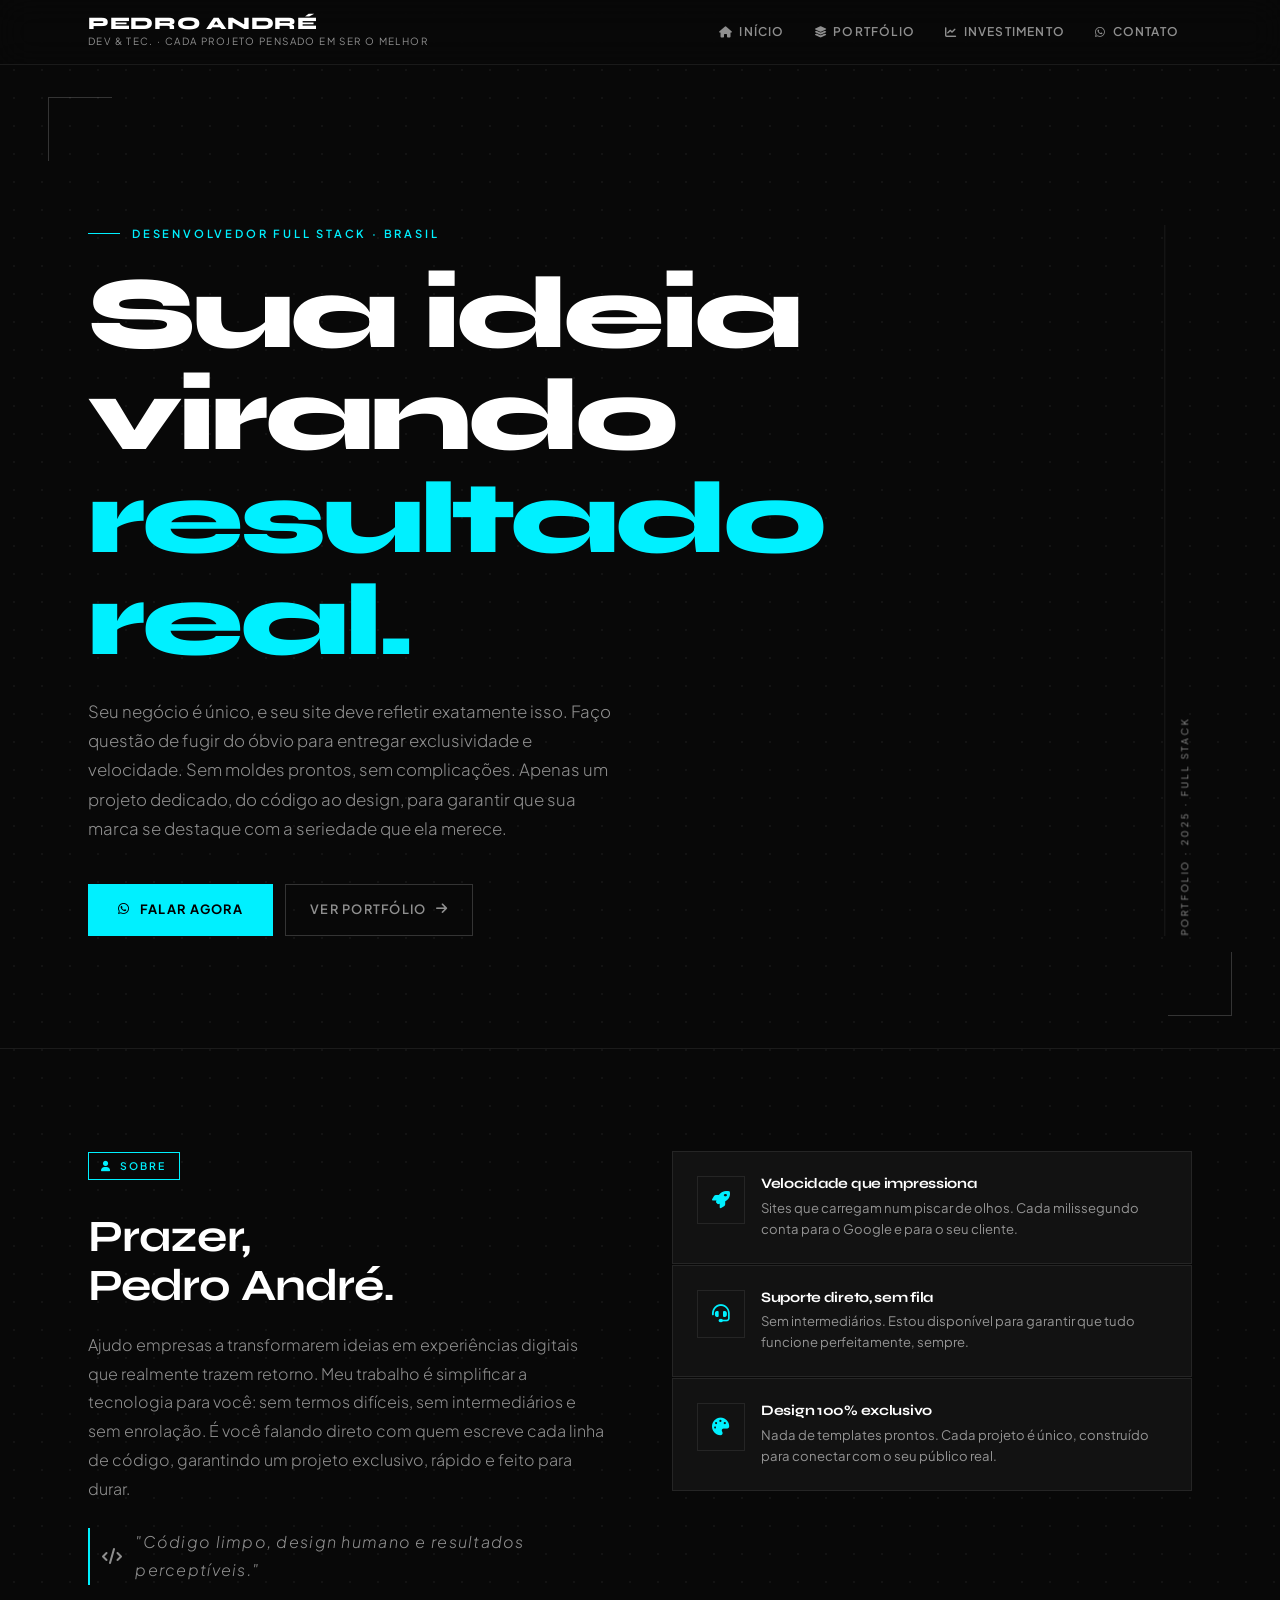
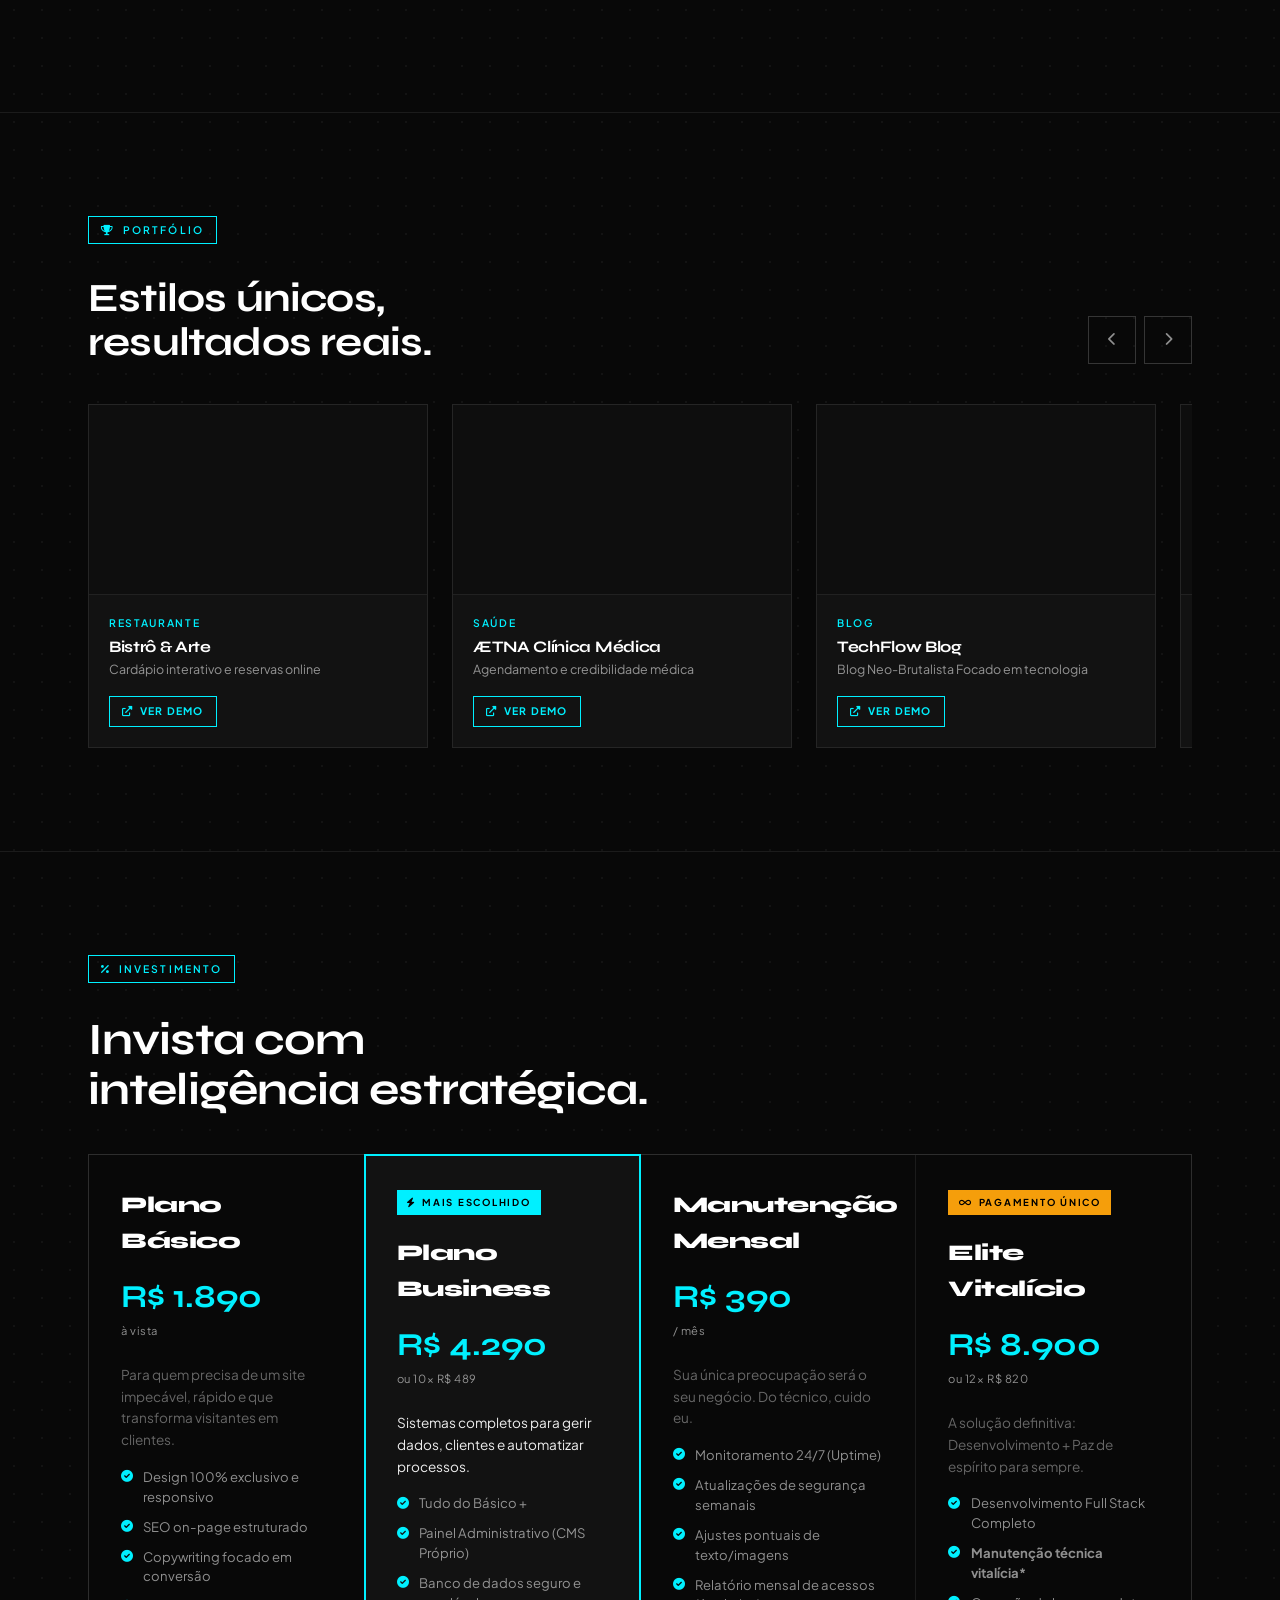
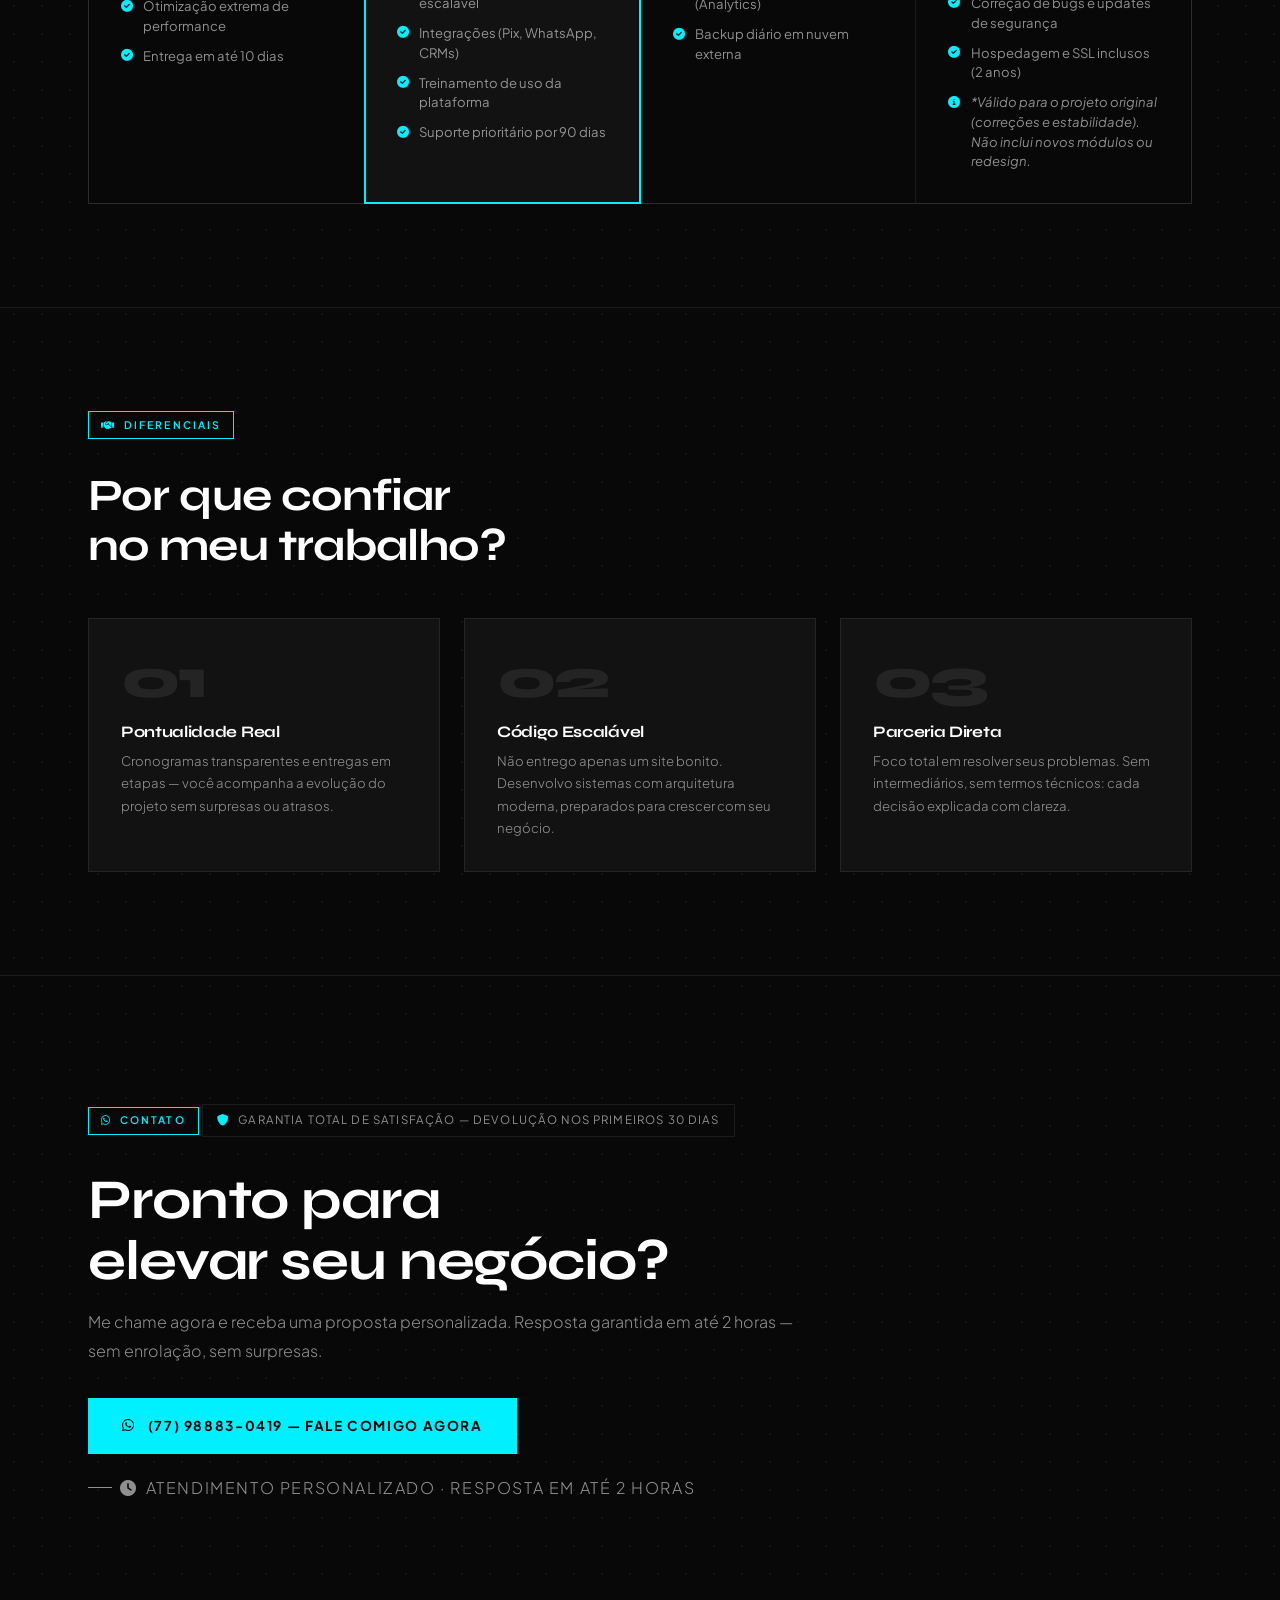
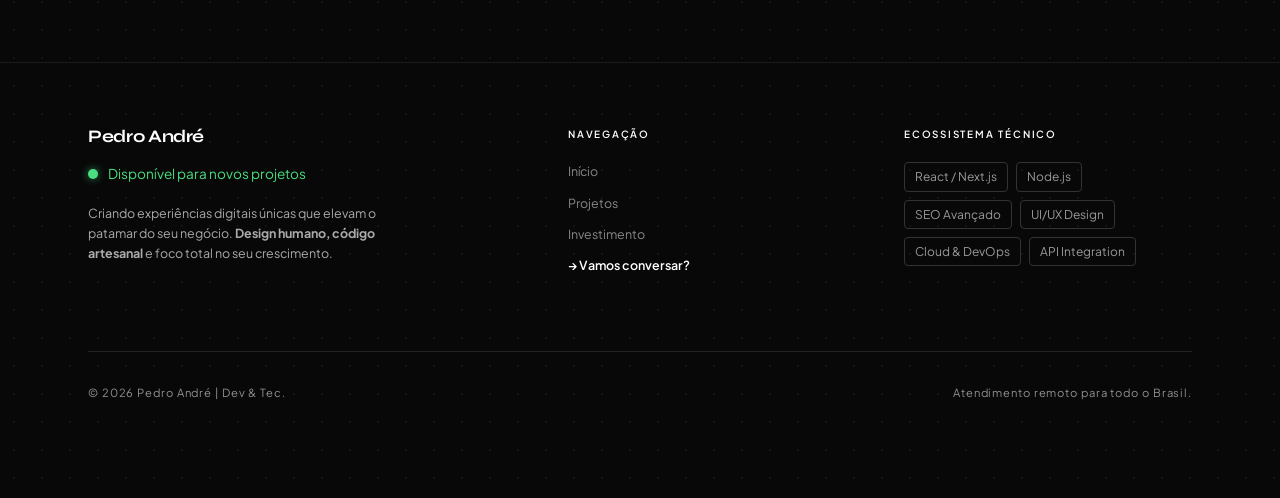
==== commit 20516a0f: "Update index.html" ====
--- a/index.html
+++ b/index.html
@@ -897,10 +897,11 @@
           <p class="hero-eyebrow fade-up">Desenvolvedor Full Stack · Brasil</p>
           <h2 id="hero-heading" class="fade-up">
             Sua ideia<br>
-            virada em<br>
+            virando<br>
             <em>resultado real.</em>
           </h2>
-          <p class="hero-sub fade-up">Performance extrema e design sob medida para destacar sua marca no digital. Zero templates. Apenas código cirúrgico e conversão de verdade.</p>
+          <p class="hero-sub fade-up">Seu negócio é único, e seu site deve refletir exatamente isso.
+          Faço questão de fugir do óbvio para entregar exclusividade e velocidade. Sem moldes prontos, sem complicações. Apenas um projeto dedicado, do código ao design, para garantir que sua marca se destaque com a seriedade que ela merece.</p>
           <div class="hero-cta fade-up">
             <a href="#contato" class="btn-primary">
               <i class="fab fa-whatsapp" aria-hidden="true"></i>
@@ -926,8 +927,8 @@
       <div class="about-text fade-up">
         <span class="section-label" aria-hidden="true"><i class="fas fa-user" aria-hidden="true"></i> Sobre</span>
         <h3 id="about-heading">Prazer,<br>Pedro André.</h3>
-        <p>Desenvolvedor Full Stack com foco cirúrgico em criar experiências digitais que funcionam — e vendem. Simplifico a tecnologia para o seu negócio: sem intermediários, sem termos complicados. Conversa direta e código de altíssima qualidade.</p>
-        <p class="signature"><i class="fas fa-code" aria-hidden="true"></i> "Código limpo, design humano e resultados mensuráveis."</p>
+        <p>Ajudo empresas a transformarem ideias em experiências digitais que realmente trazem retorno. Meu trabalho é simplificar a tecnologia para você: sem termos difíceis, sem intermediários e sem enrolação. É você falando direto com quem escreve cada linha de código, garantindo um projeto exclusivo, rápido e feito para durar.</p>
+        <p class="signature"><i class="fas fa-code" aria-hidden="true"></i> "Código limpo, design humano e resultados perceptíveis."</p>
       </div>
       <div class="differentials" role="list">
         <article class="diff-card fade-up" role="listitem">
@@ -984,9 +985,9 @@
       
       <div class="pricing-grid" role="list">
         <article class="plan-card" role="listitem">
-          <div class="plan-name">Front-end Pro</div>
+          <div class="plan-name">Plano Básico</div>
           <div class="plan-price">R$ 1.890 <small>à vista</small></div>
-          <p style="font-size: 0.85rem; color: #666; margin-bottom: 1rem;">Ideal para landing pages e sites institucionais de alta conversão.</p>
+          <p style="font-size: 0.85rem; color: #666; margin-bottom: 1rem;">Para quem precisa de um site impecável, rápido e que transforma visitantes em clientes.</p>
           <ul class="feature-list" aria-label="Recursos do plano Front-end">
             <li><i class="fas fa-check-circle" aria-hidden="true"></i> Design 100% exclusivo e responsivo</li>
             <li><i class="fas fa-check-circle" aria-hidden="true"></i> SEO on-page estruturado</li>
@@ -998,11 +999,11 @@
 
         <article class="plan-card popular" role="listitem" aria-label="Plano mais escolhido">
           <div class="badge"><i class="fas fa-bolt" aria-hidden="true"></i> Mais Escolhido</div>
-          <div class="plan-name">Full Stack Business</div>
+          <div class="plan-name">Plano Business</div>
           <div class="plan-price">R$ 4.290 <small>ou 10× R$ 489</small></div>
-          <p style="font-size: 0.85rem; color: #eee; margin-bottom: 1rem;">Sistemas completos com gestão de dados e integrações.</p>
+          <p style="font-size: 0.85rem; color: #eee; margin-bottom: 1rem;">Sistemas completos para gerir dados, clientes e automatizar processos.</p>
           <ul class="feature-list" aria-label="Recursos do plano Full Stack">
-            <li><i class="fas fa-check-circle" aria-hidden="true"></i> Tudo do Front-end +</li>
+            <li><i class="fas fa-check-circle" aria-hidden="true"></i> Tudo do Básico +</li>
             <li><i class="fas fa-check-circle" aria-hidden="true"></i> Painel Administrativo (CMS Próprio)</li>
             <li><i class="fas fa-check-circle" aria-hidden="true"></i> Banco de dados seguro e escalável</li>
             <li><i class="fas fa-check-circle" aria-hidden="true"></i> Integrações (Pix, WhatsApp, CRMs)</li>
@@ -1012,9 +1013,9 @@
         </article>
 
         <article class="plan-card" role="listitem">
-          <div class="plan-name">Growth & Suporte</div>
+          <div class="plan-name">Manutenção Mensal</div>
           <div class="plan-price">R$ 390 <small>/ mês</small></div>
-          <p style="font-size: 0.85rem; color: #666; margin-bottom: 1rem;">Segurança e performance contínua para o seu negócio.</p>
+          <p style="font-size: 0.85rem; color: #666; margin-bottom: 1rem;">Sua única preocupação será o seu negócio. Do técnico, cuido eu.</p>
           <ul class="feature-list" aria-label="Recursos do plano de Manutenção">
             <li><i class="fas fa-check-circle" aria-hidden="true"></i> Monitoramento 24/7 (Uptime)</li>
             <li><i class="fas fa-check-circle" aria-hidden="true"></i> Atualizações de segurança semanais</li>
@@ -1025,7 +1026,7 @@
         </article>
 
         <article class="plan-card" role="listitem">
-          <div class="badge badge-amber"><i class="fas fa-infinity" aria-hidden="true"></i> One-Time Payment</div>
+          <div class="badge badge-amber"><i class="fas fa-infinity" aria-hidden="true"></i> Pagamento Único</div>
           <div class="plan-name">Elite Vitalício</div>
           <div class="plan-price">R$ 8.900 <small>ou 12× R$ 820</small></div>
           <p style="font-size: 0.85rem; color: #666; margin-bottom: 1rem;">A solução definitiva: Desenvolvimento + Paz de espírito para sempre.</p>
@@ -1096,29 +1097,48 @@
 <!-- Rodapé -->
 <footer>
   <div class="container">
-    <div class="footer-grid">
+    <div class="footer-grid" style="display: grid; grid-template-columns: 1.5fr 1fr 1fr; gap: 3rem; align-items: start;">
+      
       <div class="footer-brand">
-        <h3>Pedro André</h3>
-        <p>Dev &amp; Tec. — Soluções digitais que unem performance, design e resultados mensuráveis.</p>
+        <h3 style="margin-bottom: 1rem; color: #fff;">Pedro André</h3>
+        
+        <div class="status-badge" style="font-size: 0.85rem; color: #4ade80; display: flex; align-items: center; gap: 0.6rem; margin-bottom: 1.2rem;">
+          <span style="height: 10px; width: 10px; background: #4ade80; border-radius: 50%; display: inline-block; box-shadow: 0 0 8px rgba(74, 222, 128, 0.6);"></span>
+          Disponível para novos projetos
+        </div>
+        
+        <p style="line-height: 1.6; color: #aaa;">
+          Criando experiências digitais únicas que elevam o patamar do seu negócio. 
+          <strong>Design humano, código artesanal</strong> e foco total no seu crescimento.
+        </p>
       </div>
-      <div class="footer-links-grid" aria-label="Links do rodapé">
-        <div class="footer-links-col">
-          <p>Navegação</p>
-          <a href="#inicio">Início</a>
-          <a href="#exemplos">Portfólio</a>
-          <a href="#planos">Investimento</a>
-          <a href="#contato">Contato</a>
-        </div>
-        <div class="footer-links-col">
-          <p>Legal</p>
-          <a href="#">Privacidade</a>
-          <a href="#">Termos de Uso</a>
+
+      <div class="footer-links-col">
+        <p style="font-weight: 600; color: #fff; margin-bottom: 1.2rem;">Navegação</p>
+        <ul style="list-style: none; padding: 0;">
+          <li style="margin-bottom: 0.7rem;"><a href="#inicio" style="color: #888; text-decoration: none;">Início</a></li>
+          <li style="margin-bottom: 0.7rem;"><a href="#exemplos" style="color: #888; text-decoration: none;">Projetos</a></li>
+          <li style="margin-bottom: 0.7rem;"><a href="#planos" style="color: #888; text-decoration: none;">Investimento</a></li>
+          <li style="margin-bottom: 0.7rem;"><a href="#contato" style="color: #888; text-decoration: none; font-weight: 600; color: #fff;">→ Vamos conversar?</a></li>
+        </ul>
+      </div>
+
+      <div class="footer-links-col">
+        <p style="font-weight: 600; color: #fff; margin-bottom: 1.2rem;">Ecossistema Técnico</p>
+        <div style="display: flex; flex-wrap: wrap; gap: 0.5rem;">
+          <span style="font-size: 0.75rem; padding: 4px 10px; border: 1px solid #333; border-radius: 4px; color: #999;">React / Next.js</span>
+          <span style="font-size: 0.75rem; padding: 4px 10px; border: 1px solid #333; border-radius: 4px; color: #999;">Node.js</span>
+          <span style="font-size: 0.75rem; padding: 4px 10px; border: 1px solid #333; border-radius: 4px; color: #999;">SEO Avançado</span>
+          <span style="font-size: 0.75rem; padding: 4px 10px; border: 1px solid #333; border-radius: 4px; color: #999;">UI/UX Design</span>
+          <span style="font-size: 0.75rem; padding: 4px 10px; border: 1px solid #333; border-radius: 4px; color: #999;">Cloud & DevOps</span>
+          <span style="font-size: 0.75rem; padding: 4px 10px; border: 1px solid #333; border-radius: 4px; color: #999;">API Integration</span>
         </div>
       </div>
     </div>
-    <div class="footer-bottom">
-      <p>© 2025 Pedro André · Dev &amp; Tec</p>
-      <div class="footer-accent-line" aria-hidden="true"></div>
+
+    <div class="footer-bottom" style="margin-top: 4rem; padding: 2rem 0; border-top: 1px solid #222; display: flex; justify-content: space-between; align-items: center; color: #666; font-size: 0.85rem;">
+      <p>© 2026 Pedro André | Dev & Tec.</p>
+      <p>Atendimento remoto para todo o Brasil.</p>
     </div>
   </div>
 </footer>
@@ -1126,8 +1146,8 @@
   /* ─── Carrossel ─── */
   const projects = [
     { title: "Bistrô & Arte",     domain: "Restaurante", desc: "Cardápio interativo e reservas online",   thumb: "prints/bistro_print.webp",    url: "projetos/bistro.html" },
-    { title: "MedVida Clínica",   domain: "Saúde",       desc: "Agendamento e credibilidade médica",      thumb: "prints/medvida_print.webp",   url: "projetos/medvida.html" },
-    { title: "TechFlow Startup",  domain: "SaaS",        desc: "Dashboard e analytics em tempo real",     thumb: "prints/techflow_print.webp",  url: "projetos/techflow.html" },
+    { title: "ÆTNA Clínica Médica",   domain: "Saúde",       desc: "Agendamento e credibilidade médica",      thumb: "prints/medvida_print.webp",   url: "projetos/medvida.html" },
+    { title: "TechFlow Blog",  domain: "Blog",        desc: "Blog Neo-Brutalista Focado em tecnologia",     thumb: "prints/techflow_print.webp",  url: "projetos/techflow.html" },
     { title: "Mia Moda",          domain: "E-commerce",  desc: "Vitrine digital e carrinho optimizado",   thumb: "prints/miamoda_print.webp",   url: "projetos/miamoda.html" },
     { title: "Arquivo Visual",    domain: "Fotografia",  desc: "Galeria responsiva de alto impacto",      thumb: "prints/arquivo_print.webp",   url: "projetos/arquivo.html" },
     { title: "Trip World",        domain: "Viagens",     desc: "Pacotes imersivos com experiência única", thumb: "prints/tripworld_print.webp", url: "projetos/tripworld.html" }
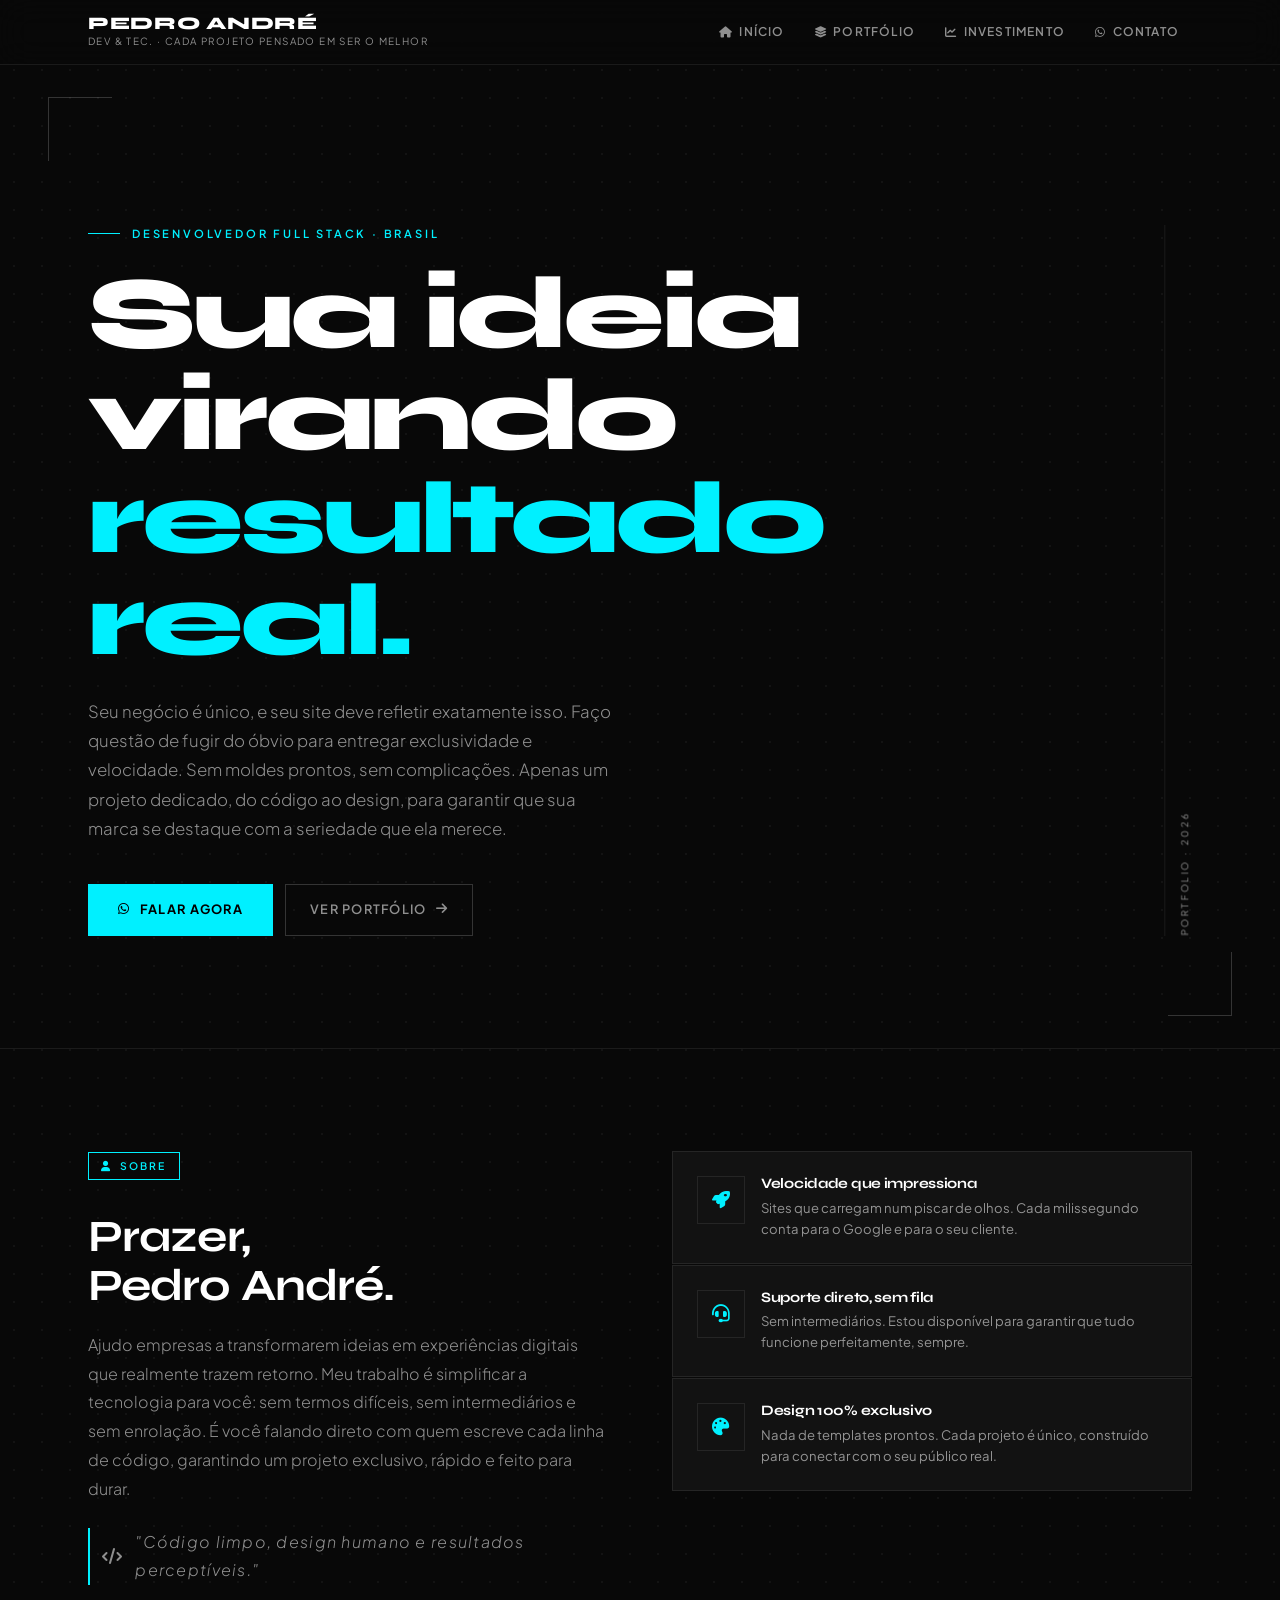
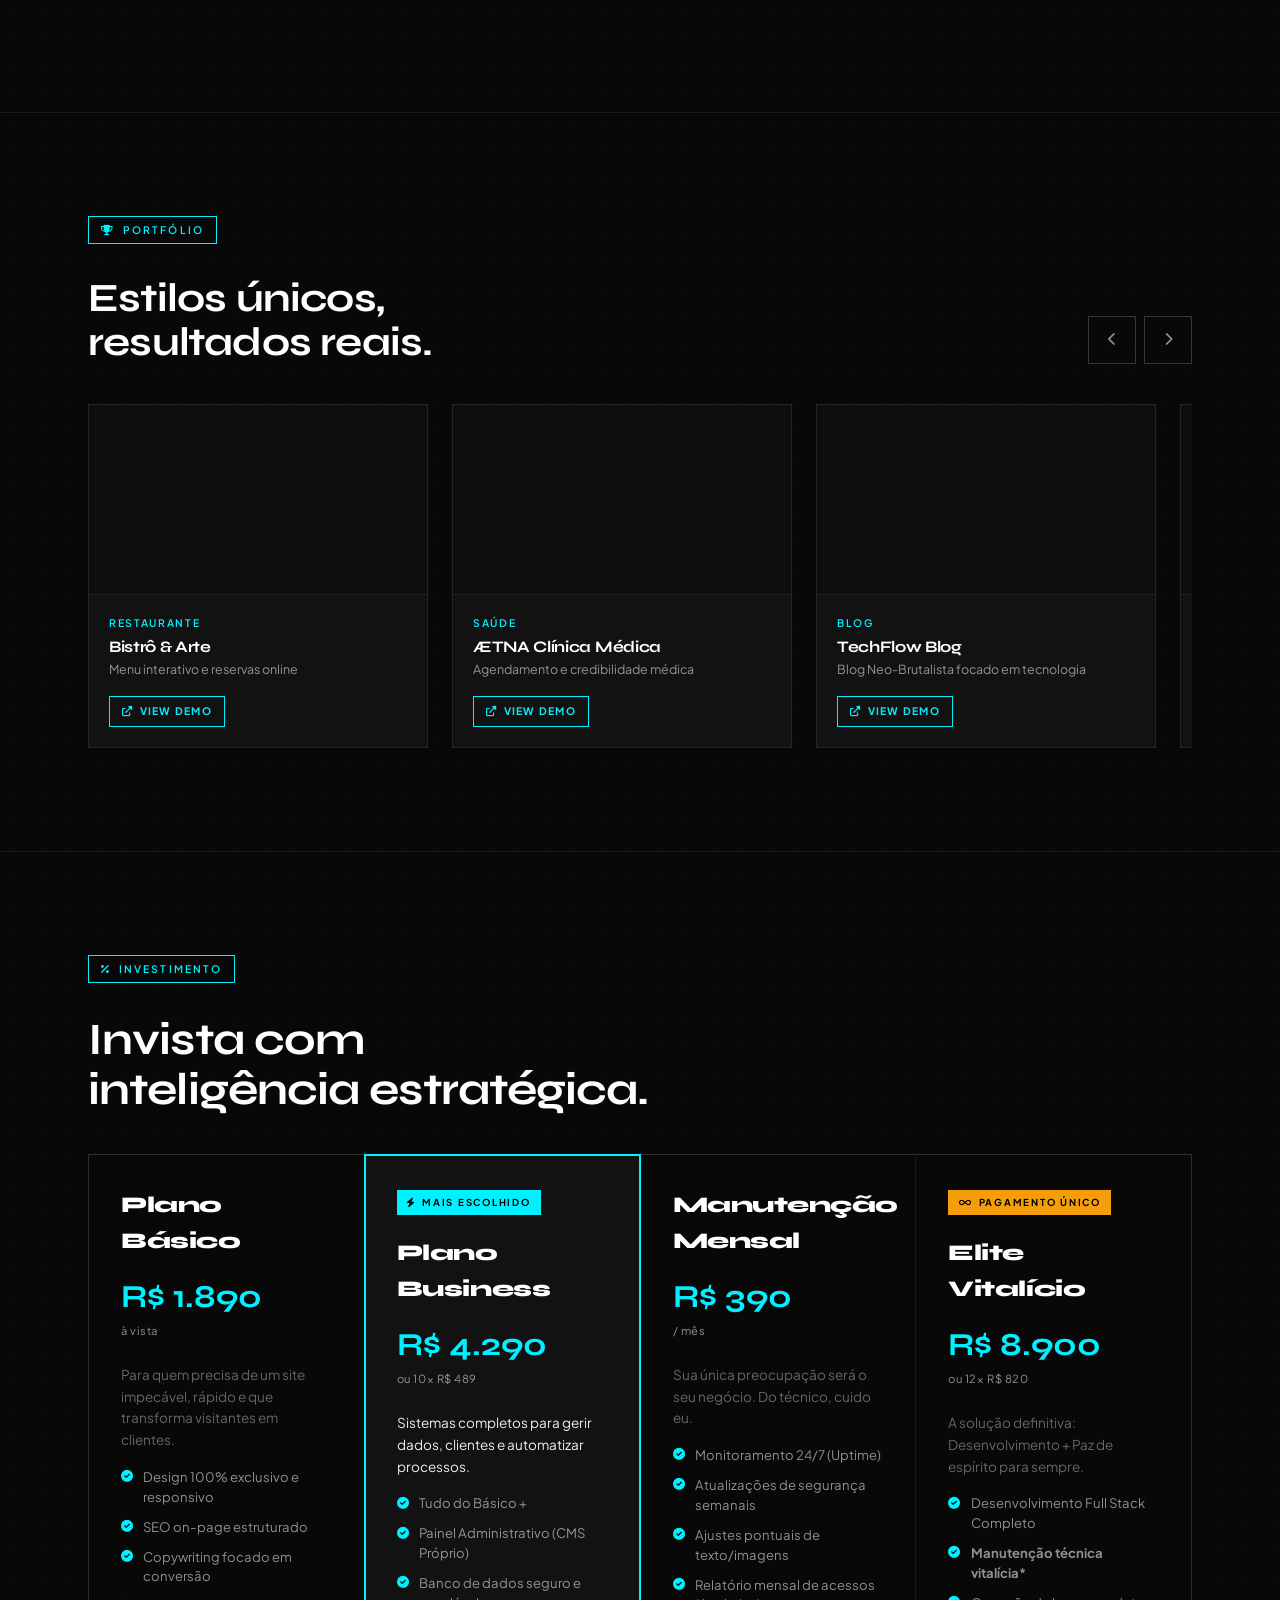
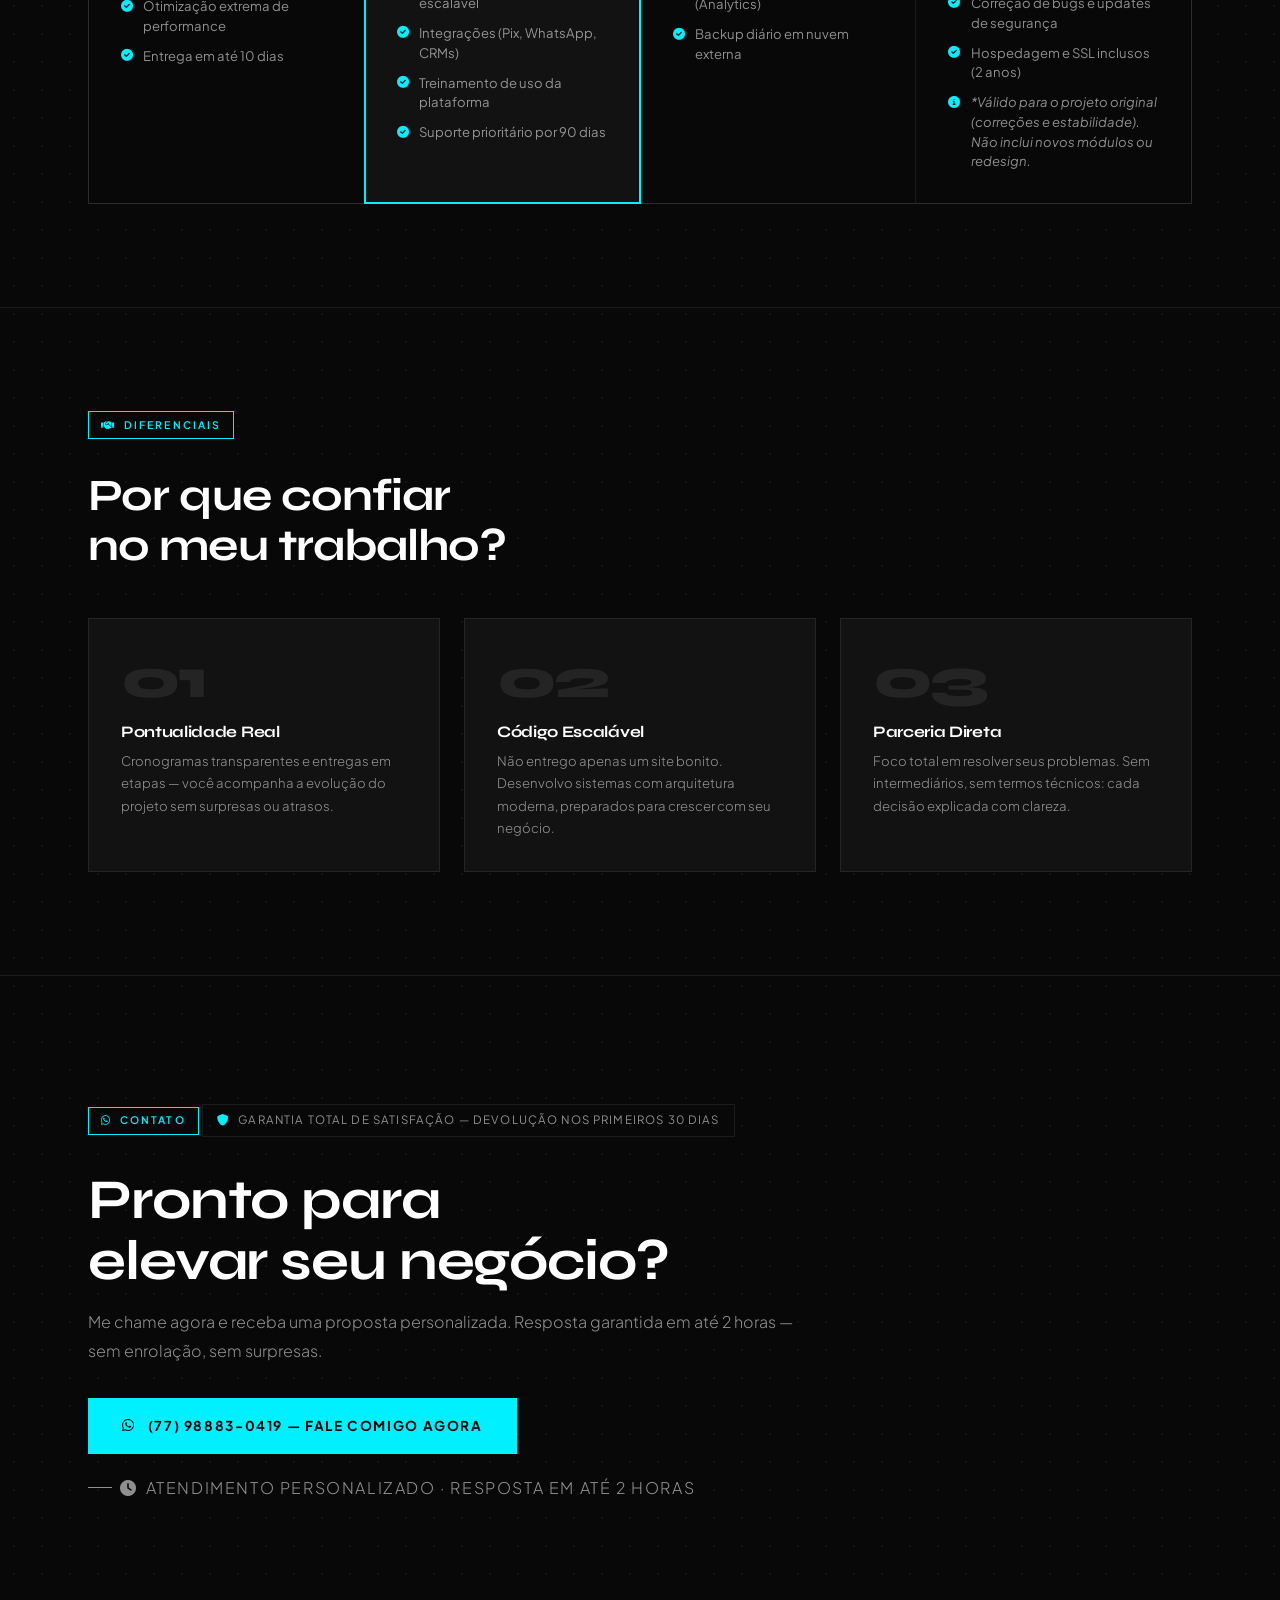
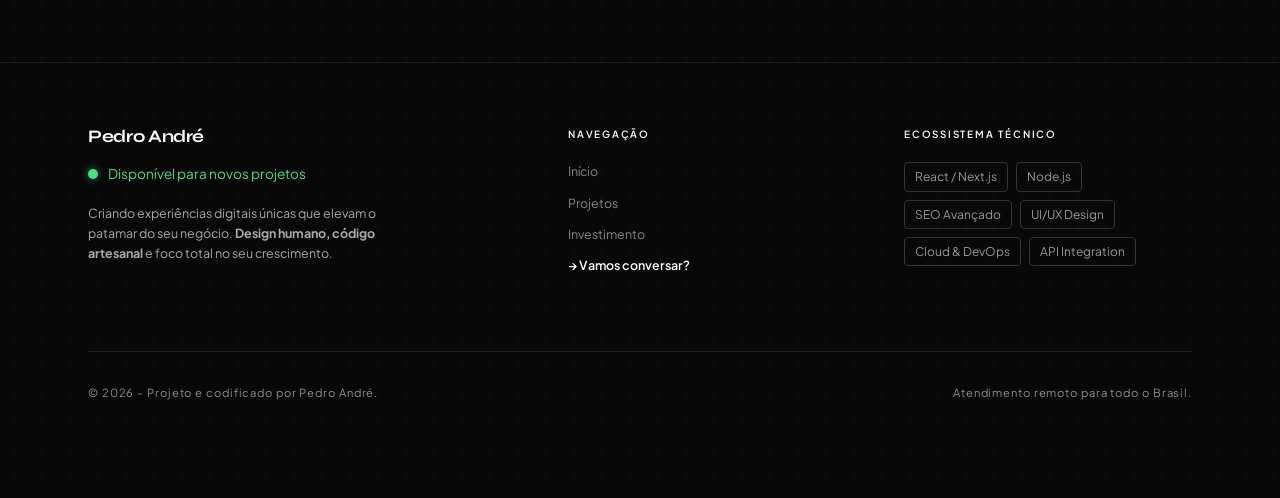
==== commit e25113aa: "Add files via upload" ====
--- a/index.html
+++ b/index.html
@@ -1,1278 +1,303 @@
 <!DOCTYPE html>
 <html lang="pt-br">
-<head>
-  <meta charset="UTF-8">
-  <meta name="viewport" content="width=device-width, initial-scale=1.0, viewport-fit=cover">
-  <meta name="description" content="Pedro André | Dev & Tec">
-  <meta name="theme-color" content="#080808">
-  <meta property="og:title" content="Pedro André | Dev & Tec">
-  <meta property="og:description" content="Performance extrema e design sob medida para destacar sua marca no digital.">
-  <title>Pedro André | Dev & Tec</title>
-
-  <!-- Preconnect para fontes -->
-  <link rel="preconnect" href="https://fonts.googleapis.com">
-  <link rel="preconnect" href="https://fonts.gstatic.com" crossorigin>
-  <link href="https://fonts.googleapis.com/css2?family=Syne:wght@700;800&family=Plus+Jakarta+Sans:wght@300;400;500;600&display=swap" rel="stylesheet">
-  <link rel="stylesheet" href="https://cdnjs.cloudflare.com/ajax/libs/font-awesome/6.0.0-beta3/css/all.min.css" media="print" onload="this.media='all'">
-
-  <style>
-    /* --- Variáveis --- */
-    :root {
-      --bg:        #080808;
-      --bg-2:      #0e0e0e;
-      --surface:   #121212;
-      --border:    rgba(255,255,255,0.08);
-      --border-hi: rgba(255,255,255,0.18);
-      --text:      #FFFFFF;
-      --text-dim:  rgba(255,255,255,0.55);
-      --accent:    #00F0FF;
-      --accent-dim:rgba(0,240,255,0.12);
-      --accent-glow:rgba(0,240,255,0.25);
-      --purple:    #8B5CF6;
-      --font-head: 'Syne', sans-serif;
-      --font-body: 'Plus Jakarta Sans', sans-serif;
-      --ease:      cubic-bezier(0.16, 1, 0.3, 1);
-    }
-
-    /* --- Reset e Base --- */
-    *, *::before, *::after { box-sizing: border-box; margin: 0; padding: 0; }
-
-    html {
-      scroll-behavior: smooth;
-      -webkit-text-size-adjust: 100%;
-    }
-
-    body {
-      font-family: var(--font-body);
-      background: var(--bg);
-      color: var(--text);
-      line-height: 1.6;
-      min-height: 100dvh;
-      overflow-x: hidden;
-      background-image:
-        radial-gradient(circle, rgba(255,255,255,0.045) 1px, transparent 1px);
-      background-size: 28px 28px;
-    }
-
-    img { display: block; max-width: 100%; height: auto; }
-    a { color: inherit; text-decoration: none; }
-    ul { list-style: none; }
-    button { cursor: pointer; border: none; background: none; font-family: inherit; }
-
-    /* --- Tipografia ---*/
-    h1, h2, h3, h4 { font-family: var(--font-head); line-height: 1.1; letter-spacing: -0.02em; }
-
-    /* --- Layout Helpers --- */
-    .container {
-      width: min(100%, 1200px);
-      margin-inline: auto;
-      padding-inline: clamp(1.25rem, 5vw, 3rem);
-    }
-
-    .section-label {
-      display: inline-flex;
-      align-items: center;
-      gap: .5rem;
-      font-size: .65rem;
-      font-weight: 600;
-      letter-spacing: .2em;
-      text-transform: uppercase;
-      color: var(--accent);
-      border: 1px solid var(--accent);
-      padding: .3rem .75rem;
-      margin-bottom: 2rem;
-    }
-
-    /* --- Animações --- */
-    @keyframes fadeUp {
-      from { opacity: 0; transform: translateY(32px); }
-      to   { opacity: 1; transform: translateY(0); }
-    }
-    @keyframes pulseGlow {
-      0%, 100% { box-shadow: 0 0 0 0 var(--accent-glow); }
-      50%       { box-shadow: 0 0 24px 6px var(--accent-glow); }
-    }
-    @keyframes scanline {
-      0%   { transform: translateY(-100%); }
-      100% { transform: translateY(100vh); }
-    }
-
-    .fade-up {
-      opacity: 0;
-      animation: fadeUp .9s var(--ease) forwards;
-    }
-    .fade-up:nth-child(2) { animation-delay: .12s; }
-    .fade-up:nth-child(3) { animation-delay: .24s; }
-
-    /* --- Cabeçalho --- */
-    .header {
-      position: sticky;
-      top: 0;
-      z-index: 100;
-      padding-top: env(safe-area-inset-top);
-      background: rgba(8,8,8,0.88);
-      backdrop-filter: blur(16px);
-      -webkit-backdrop-filter: blur(16px);
-      border-bottom: 1px solid var(--border);
-    }
-
-    .header-inner {
-      display: flex;
-      align-items: center;
-      justify-content: space-between;
-      height: 64px;
-      gap: 1rem;
-    }
-
-    .logo h1 {
-      font-size: clamp(.95rem, 2vw, 1.1rem);
-      font-weight: 800;
-      letter-spacing: .04em;
-      text-transform: uppercase;
-      color: var(--text);
-    }
-    .logo p {
-      font-size: .62rem;
-      color: var(--text-dim);
-      letter-spacing: .14em;
-      text-transform: uppercase;
-    }
-
-    /* --- Nav --- */
-    .nav-links {
-      display: flex;
-      gap: .25rem;
-      align-items: center;
-    }
-    .nav-links a {
-      display: flex;
-      align-items: center;
-      gap: .4rem;
-      font-size: .75rem;
-      font-weight: 600;
-      letter-spacing: .1em;
-      text-transform: uppercase;
-      color: var(--text-dim);
-      padding: .5rem .75rem;
-      border: 1px solid transparent;
-      transition: color .2s, border-color .2s;
-    }
-    .nav-links a:hover {
-      color: var(--accent);
-      border-color: var(--accent);
-    }
-    .nav-links a i { font-size: .7rem; }
-
-    /* Ícone Menu */
-    .menu-toggle { display: none; }
-    .menu-icon {
-      display: none;
-      flex-direction: column;
-      gap: 5px;
-      cursor: pointer;
-      padding: .5rem;
-      min-height: 48px;
-      min-width: 48px;
-      align-items: center;
-      justify-content: center;
-      border: 1px solid var(--border);
-      transition: border-color .2s;
-    }
-    .menu-icon:hover { border-color: var(--accent); }
-    .menu-icon .bar {
-      width: 22px; height: 1.5px;
-      background: var(--text);
-      transition: transform .3s var(--ease), opacity .2s;
-    }
-    .menu-icon .fa-times { display: none; }
-    .menu-icon .fa-bars { color: var(--text); font-size: 1rem; }
-
-    @media (max-width: 768px) {
-    .nav-links {
-    display: none; 
-    flex-direction: column;
-    position: fixed;
-    top: 64px; /* Altura do seu header */
-    left: 0;
-    right: 0;
-    bottom: 0;
-    height: calc(100vh - 64px);
-    background-color: #080808 !important; 
-    z-index: 999;
-    padding: 2rem;
-    gap: 1rem;
-    align-items: flex-start;
-    border-top: 1px solid var(--border);
-    overflow-y: auto;
-  }
-  .menu-toggle:checked ~ .nav-links {
-    display: flex !important;
-  }
-  .nav-links a {
-    font-size: 1.1rem;
-    padding: 1rem;
-    width: 100%;
-    border-bottom: 1px solid var(--border);
-    color: var(--text);
-    background: transparent;
-  }
-  .menu-icon {
-    display: flex;
-    z-index: 1001;
-  }
-}
-    /* --- Hero --- */
-    .hero {
-      padding: clamp(5rem, 14vw, 10rem) 0 clamp(4rem, 10vw, 7rem);
-      position: relative;
-      overflow: hidden;
-    }
-
-    .hero-grid {
-      display: grid;
-      grid-template-columns: 1fr auto;
-      gap: 2rem;
-      align-items: start;
-    }
-
-    .hero-vertical-label {
-      writing-mode: vertical-rl;
-      text-orientation: mixed;
-      transform: rotate(180deg);
-      font-size: .6rem;
-      letter-spacing: .25em;
-      text-transform: uppercase;
-      color: var(--text-dim);
-      border-right: 1px solid var(--border);
-      padding-right: .75rem;
-      align-self: stretch;
-      display: flex;
-      align-items: center;
-    }
-
-    .hero-eyebrow {
-      font-size: clamp(.6rem, 1.5vw, .7rem);
-      letter-spacing: .25em;
-      text-transform: uppercase;
-      color: var(--accent);
-      font-weight: 600;
-      margin-bottom: 1.25rem;
-      display: flex;
-      align-items: center;
-      gap: .75rem;
-    }
-    .hero-eyebrow::before {
-      content: '';
-      display: block;
-      width: 32px;
-      height: 1px;
-      background: var(--accent);
-    }
-
-    .hero h2 {
-      font-size: clamp(2.8rem, 8vw, 6.5rem);
-      font-weight: 800;
-      line-height: 1.0;
-      letter-spacing: -.04em;
-      margin-bottom: 1.5rem;
-    }
-    .hero h2 em {
-      font-style: normal;
-      color: var(--accent);
-      position: relative;
-    }
-
-    .hero-sub {
-      font-size: clamp(.9rem, 2.2vw, 1.05rem);
-      color: var(--text-dim);
-      max-width: 540px;
-      line-height: 1.75;
-      margin-bottom: 2.5rem;
-      font-weight: 300;
-    }
-
-    .hero-cta {
-      display: flex;
-      gap: .75rem;
-      flex-wrap: wrap;
-    }
-
-    .btn-primary {
-      display: inline-flex;
-      align-items: center;
-      gap: .6rem;
-      background: var(--accent);
-      color: #000;
-      font-weight: 700;
-      font-size: .8rem;
-      letter-spacing: .1em;
-      text-transform: uppercase;
-      padding: 0 1.75rem;
-      height: 52px;
-      border: 2px solid var(--accent);
-      outline-offset: 4px;
-      position: relative;
-      overflow: hidden;
-      transition: background .2s, color .2s, transform .15s;
-    }
-    .btn-primary::after {
-      content: '';
-      position: absolute;
-      inset: 0;
-      background: #000;
-      transform: translateX(-101%);
-      transition: transform .3s var(--ease);
-    }
-    .btn-primary:hover { color: var(--accent); }
-    .btn-primary:hover::after { transform: translateX(0); }
-    .btn-primary span { position: relative; z-index: 1; }
-    .btn-primary i { position: relative; z-index: 1; }
-    .btn-primary:active { transform: scale(.97); }
-
-    .btn-ghost {
-      display: inline-flex;
-      align-items: center;
-      gap: .6rem;
-      border: 1px solid var(--border-hi);
-      color: var(--text-dim);
-      font-size: .8rem;
-      font-weight: 600;
-      letter-spacing: .1em;
-      text-transform: uppercase;
-      padding: 0 1.5rem;
-      height: 52px;
-      transition: border-color .2s, color .2s;
-    }
-    .btn-ghost:hover { border-color: var(--accent); color: var(--accent); }
-
-    .hero-corner {
-      position: absolute;
-      width: 64px; height: 64px;
-      border-color: var(--border-hi);
-      border-style: solid;
-      pointer-events: none;
-    }
-    .hero-corner--tl { top: 2rem; left: clamp(1.25rem, 5vw, 3rem); border-width: 1px 0 0 1px; }
-    .hero-corner--br { bottom: 2rem; right: clamp(1.25rem, 5vw, 3rem); border-width: 0 1px 1px 0; }
-
-    /* --- Sobre --- */
-    .about-section {
-      padding: clamp(4rem, 8vw, 7rem) 0;
-      border-top: 1px solid var(--border);
-    }
-
-    .about-grid {
-      display: grid;
-      grid-template-columns: 1fr 1fr;
-      gap: clamp(2rem, 5vw, 5rem);
-      align-items: start;
-    }
-
-    .about-text h3 {
-      font-size: clamp(1.75rem, 4vw, 2.8rem);
-      margin-bottom: 1.25rem;
-    }
-
-    .about-text p {
-      font-size: clamp(.88rem, 1.8vw, 1rem);
-      color: var(--text-dim);
-      line-height: 1.8;
-      margin-bottom: 1.5rem;
-      font-weight: 300;
-    }
-
-    .signature {
-      display: inline-flex;
-      align-items: center;
-      gap: .75rem;
-      font-size: .75rem;
-      letter-spacing: .08em;
-      color: var(--accent);
-      border-left: 2px solid var(--accent);
-      padding-left: .75rem;
-      font-style: italic;
-    }
-
-    .differentials {
-      display: flex;
-      flex-direction: column;
-      gap: 1px;
-    }
-
-    .diff-card {
-      display: grid;
-      grid-template-columns: 48px 1fr;
-      gap: 1rem;
-      padding: 1.5rem;
-      border: 1px solid var(--border);
-      background: var(--surface);
-      transition: border-color .2s, background .2s;
-      position: relative;
-    }
-    .diff-card::before {
-      content: '';
-      position: absolute;
-      left: -2px; top: -2px;
-      width: 0; height: 0;
-      background: var(--accent);
-      transition: width .25s var(--ease), height .25s var(--ease);
-    }
-    .diff-card:hover { border-color: var(--accent); background: var(--accent-dim); }
-    .diff-card:hover::before { width: 4px; height: 100%; }
-
-    .diff-icon {
-      width: 48px; height: 48px;
-      display: flex;
-      align-items: center;
-      justify-content: center;
-      border: 1px solid var(--border);
-      font-size: 1.1rem;
-      color: var(--accent);
-      flex-shrink: 0;
-      transition: background .2s;
-    }
-    .diff-card:hover .diff-icon { background: var(--accent); color: #000; }
-
-    .diff-card h4 {
-      font-size: .9rem;
-      font-weight: 700;
-      margin-bottom: .3rem;
-      font-family: var(--font-head);
-    }
-    .diff-card p { font-size: .82rem; color: var(--text-dim); line-height: 1.6; }
-
-    @media (max-width: 768px) {
-      .about-grid { grid-template-columns: 1fr; }
-    }
-
-    /* --- Carrosel de exemplos --- */
-    .carousel-section {
-      padding: clamp(4rem, 8vw, 7rem) 0;
-      border-top: 1px solid var(--border);
-    }
-
-    .section-header {
-      display: flex;
-      align-items: flex-end;
-      justify-content: space-between;
-      margin-bottom: 2.5rem;
-      gap: 1rem;
-      flex-wrap: wrap;
-    }
-
-    .section-header h2 {
-      font-size: clamp(1.5rem, 4vw, 2.5rem);
-    }
-
-    .carousel-nav {
-      display: flex;
-      gap: .5rem;
-    }
-
-    .carousel-btn {
-      width: 48px; height: 48px;
-      border: 1px solid var(--border-hi);
-      display: flex;
-      align-items: center;
-      justify-content: center;
-      color: var(--text-dim);
-      font-size: .85rem;
-      transition: border-color .2s, color .2s, background .2s;
-      min-height: 48px;
-    }
-    .carousel-btn:hover {
-      border-color: var(--accent);
-      color: #000;
-      background: var(--accent);
-    }
-
-    .carousel-wrapper { overflow: hidden; }
-
-    .carousel-track {
-      display: flex;
-      gap: 1.5rem;
-      transition: transform .45s cubic-bezier(0.16, 1, 0.3, 1);
-      will-change: transform;
-    }
-
-    .carousel-card {
-      flex: 0 0 clamp(240px, 32vw, 340px);
-      border: 1px solid var(--border);
-      background: var(--surface);
-      cursor: pointer;
-      position: relative;
-      overflow: hidden;
-      transition: border-color .2s, transform .2s var(--ease);
-    }
-    .carousel-card::after {
-      content: '';
-      position: absolute;
-      inset: 0;
-      background: linear-gradient(135deg, transparent 60%, var(--accent-dim));
-      opacity: 0;
-      transition: opacity .3s;
-    }
-    .carousel-card:hover { border-color: var(--accent); transform: translateY(-4px); }
-    .carousel-card:hover::after { opacity: 1; }
-
-    .card-thumb {
-      aspect-ratio: 16/9;
-      overflow: hidden;
-      background: var(--bg-2);
-      border-bottom: 1px solid var(--border);
-    }
-    .card-thumb img {
-      width: 100%;
-      height: 100%;
-      object-fit: cover;
-      transition: transform .5s var(--ease);
-    }
-    .carousel-card:hover .card-thumb img { transform: scale(1.04); }
-
-    .card-body {
-      padding: 1.25rem;
-    }
-    .card-body h3 {
-      font-size: 1rem;
-      margin-bottom: .25rem;
-    }
-    .card-domain {
-      font-size: .65rem;
-      letter-spacing: .16em;
-      text-transform: uppercase;
-      color: var(--accent);
-      font-weight: 600;
-      margin-bottom: .4rem;
-    }
-    .card-desc {
-      font-size: .78rem;
-      color: var(--text-dim);
-    }
-    .demo-tag {
-      display: inline-flex;
-      align-items: center;
-      gap: .4rem;
-      font-size: .65rem;
-      letter-spacing: .12em;
-      text-transform: uppercase;
-      font-weight: 700;
-      color: var(--accent);
-      margin-top: 1rem;
-      padding: .4rem .75rem;
-      border: 1px solid var(--accent);
-      transition: background .2s, color .2s;
-    }
-    .carousel-card:hover .demo-tag {
-      background: var(--accent);
-      color: #000;
-    }
-
-    /* --- Preços --- */
-    .pricing {
-      padding: clamp(4rem, 8vw, 7rem) 0;
-      border-top: 1px solid var(--border);
-    }
-
-    .pricing-grid {
-      display: grid;
-      grid-template-columns: repeat(auto-fit, minmax(260px, 1fr));
-      gap: 1px;
-      border: 1px solid var(--border);
-      background: var(--border);
-    }
-
-    .plan-card {
-      background: var(--bg);
-      padding: 2rem;
-      position: relative;
-      transition: background .2s;
-    }
-    .plan-card:hover { background: var(--surface); }
-
-    .plan-card.popular {
-      background: var(--surface);
-      outline: 2px solid var(--accent);
-      outline-offset: -1px;
-      z-index: 1;
-    }
-
-    .badge {
-      display: inline-flex;
-      align-items: center;
-      gap: .4rem;
-      font-size: .6rem;
-      letter-spacing: .18em;
-      text-transform: uppercase;
-      font-weight: 700;
-      background: var(--accent);
-      color: #000;
-      padding: .3rem .65rem;
-      margin-bottom: 1.25rem;
-    }
-    .badge-amber {
-      background: #f59e0b;
-      color: #000;
-    }
-
-    .plan-name {
-      font-family: var(--font-head);
-      font-size: clamp(1.1rem, 2.5vw, 1.4rem);
-      font-weight: 800;
-      margin-bottom: .75rem;
-      letter-spacing: -.02em;
-    }
-
-    .plan-price {
-      font-size: clamp(1.5rem, 3.5vw, 2rem);
-      font-family: var(--font-head);
-      font-weight: 700;
-      color: var(--accent);
-      margin-bottom: 1.5rem;
-    }
-    .plan-price small {
-      font-size: .7rem;
-      color: var(--text-dim);
-      font-family: var(--font-body);
-      font-weight: 400;
-      display: block;
-      letter-spacing: .05em;
-    }
-
-    .feature-list { display: flex; flex-direction: column; gap: .65rem; }
-    .feature-list li {
-      display: flex;
-      align-items: flex-start;
-      gap: .65rem;
-      font-size: .82rem;
-      color: var(--text-dim);
-      line-height: 1.5;
-    }
-    .feature-list li i {
-      color: var(--accent);
-      font-size: .75rem;
-      margin-top: .2rem;
-      flex-shrink: 0;
-    }
-
-    /* --- Confiança --- */
-    .trust-section {
-      padding: clamp(4rem, 8vw, 7rem) 0;
-      border-top: 1px solid var(--border);
-    }
-
-    .trust-grid {
-      display: grid;
-      grid-template-columns: repeat(auto-fit, minmax(260px, 1fr));
-      gap: 1.5rem;
-      margin-top: 3rem;
-    }
-
-    .trust-card {
-      padding: 2rem;
-      border: 1px solid var(--border);
-      background: var(--surface);
-      position: relative;
-      overflow: hidden;
-      transition: border-color .2s;
-    }
-    .trust-card:hover { border-color: var(--accent); }
-
-    .trust-number {
-      font-family: var(--font-head);
-      font-size: 3.5rem;
-      font-weight: 800;
-      color: var(--border);
-      line-height: 1;
-      margin-bottom: 1rem;
-      letter-spacing: -.05em;
-      transition: color .2s;
-    }
-    .trust-card:hover .trust-number { color: var(--accent); }
-
-    .trust-card h4 {
-      font-size: 1rem;
-      margin-bottom: .6rem;
-    }
-    .trust-card p {
-      font-size: .82rem;
-      color: var(--text-dim);
-      line-height: 1.7;
-      font-weight: 300;
-    }
-
-    /* --- Contato --- */
-    .contact-section {
-      padding: clamp(5rem, 10vw, 9rem) 0;
-      border-top: 1px solid var(--border);
-      padding-bottom: calc(clamp(5rem, 10vw, 9rem) + env(safe-area-inset-bottom));
-    }
-
-    .contact-inner {
-      max-width: 720px;
-    }
-
-    .contact-inner h2 {
-      font-size: clamp(2rem, 5vw, 3.5rem);
-      margin-bottom: 1rem;
-    }
-
-    .contact-inner p {
-      font-size: clamp(.88rem, 2vw, 1rem);
-      color: var(--text-dim);
-      margin-bottom: 2rem;
-      font-weight: 300;
-      line-height: 1.8;
-    }
-
-    .whatsapp-cta {
-      display: inline-flex;
-      align-items: center;
-      gap: .75rem;
-      background: var(--accent);
-      color: #000;
-      font-weight: 700;
-      font-size: .85rem;
-      letter-spacing: .12em;
-      text-transform: uppercase;
-      padding: 0 2rem;
-      height: 56px;
-      border: 2px solid var(--accent);
-      position: relative;
-      overflow: hidden;
-      transition: color .25s;
-      animation: pulseGlow 3s ease-in-out infinite;
-    }
-    .whatsapp-cta::after {
-      content: '';
-      position: absolute;
-      inset: 0;
-      background: #000;
-      transform: translateX(-101%);
-      transition: transform .3s var(--ease);
-    }
-    .whatsapp-cta:hover { color: var(--accent); animation: none; }
-    .whatsapp-cta:hover::after { transform: translateX(0); }
-    .whatsapp-cta span, .whatsapp-cta i { position: relative; z-index: 1; }
-
-    .contact-meta {
-      margin-top: 1.25rem;
-      font-size: .72rem;
-      color: var(--text-dim);
-      letter-spacing: .1em;
-      text-transform: uppercase;
-      display: flex;
-      align-items: center;
-      gap: .5rem;
-    }
-    .contact-meta::before {
-      content: '';
-      display: block;
-      width: 24px; height: 1px;
-      background: var(--text-dim);
-    }
-
-    .guarantee-tag {
-      display: inline-flex;
-      align-items: center;
-      gap: .5rem;
-      font-size: .72rem;
-      letter-spacing: .1em;
-      text-transform: uppercase;
-      color: var(--text-dim);
-      border: 1px solid var(--border);
-      padding: .4rem .9rem;
-      margin-bottom: 2rem;
-    }
-    .guarantee-tag i { color: var(--accent); }
-
-    /* --- Rodapé --- */
-    footer {
-      border-top: 1px solid var(--border);
-      padding: clamp(2.5rem, 5vw, 4rem) 0;
-      padding-bottom: calc(clamp(2.5rem, 5vw, 4rem) + env(safe-area-inset-bottom));
-    }
-
-    .footer-grid {
-      display: grid;
-      grid-template-columns: 1fr auto;
-      gap: 2rem;
-      align-items: start;
-      margin-bottom: 2.5rem;
-    }
-
-    .footer-brand h3 {
-      font-size: 1.1rem;
-      margin-bottom: .4rem;
-    }
-    .footer-brand p {
-      font-size: .78rem;
-      color: var(--text-dim);
-      max-width: 320px;
-      line-height: 1.6;
-    }
-
-    .footer-links-grid {
-      display: flex;
-      gap: 3rem;
-    }
-    .footer-links-col p {
-      font-size: .62rem;
-      letter-spacing: .18em;
-      text-transform: uppercase;
-      color: var(--text-dim);
-      font-weight: 600;
-      margin-bottom: .75rem;
-    }
-    .footer-links-col a {
-      display: block;
-      font-size: .78rem;
-      color: var(--text-dim);
-      margin-bottom: .4rem;
-      transition: color .15s;
-    }
-    .footer-links-col a:hover { color: var(--accent); }
-
-    .footer-bottom {
-      border-top: 1px solid var(--border);
-      padding-top: 1.5rem;
-      display: flex;
-      align-items: center;
-      justify-content: space-between;
-      gap: 1rem;
-      flex-wrap: wrap;
-    }
-    .footer-bottom p {
-      font-size: .7rem;
-      color: var(--text-dim);
-      letter-spacing: .08em;
-    }
-    .footer-accent-line {
-      width: 40px; height: 1px;
-      background: var(--accent);
-    }
-
-    @media (max-width: 640px) {
-      .footer-grid { grid-template-columns: 1fr; }
-      .hero-grid { grid-template-columns: 1fr; }
-      .hero-vertical-label { display: none; }
-    }
-
-    /* --- Scrollbar --- */
-    ::-webkit-scrollbar { width: 4px; }
-    ::-webkit-scrollbar-track { background: var(--bg); }
-    ::-webkit-scrollbar-thumb { background: var(--border-hi); }
-    ::-webkit-scrollbar-thumb:hover { background: var(--accent); }
-
-    /* --- Seleção --- */
-    ::selection { background: var(--accent); color: #000; }
-  </style>
-</head>
-<body>
-<!-- Cabeçalho -->
-<header class="header">
-  <div class="container header-inner">
-    <div class="logo">
-      <h1>Pedro André</h1>
-      <p>Dev &amp; Tec. · Cada projeto pensado em ser o melhor</p>
-    </div>
-    <input type="checkbox" id="menu-toggle" class="menu-toggle" aria-label="Abrir menu">
-    <label for="menu-toggle" class="menu-icon" aria-label="Menu de navegação">
-      <i class="fas fa-bars" aria-hidden="true"></i>
-      <i class="fas fa-times" aria-hidden="true"></i>
-    </label>
-    <ul class="nav-links" role="navigation" aria-label="Navegação principal">
-      <li><a href="#inicio"><i class="fas fa-home" aria-hidden="true"></i> Início</a></li>
-      <li><a href="#exemplos"><i class="fas fa-layer-group" aria-hidden="true"></i> Portfólio</a></li>
-      <li><a href="#planos"><i class="fas fa-chart-line" aria-hidden="true"></i> Investimento</a></li>
-      <li><a href="#contato"><i class="fab fa-whatsapp" aria-hidden="true"></i> Contato</a></li>
-    </ul>
-  </div>
-</header>
-<main>
-  <!-- Hero -->
-  <section id="inicio" class="hero" aria-labelledby="hero-heading">
-    <div class="container">
-      <div class="hero-grid">
-        <div>
-          <p class="hero-eyebrow fade-up">Desenvolvedor Full Stack · Brasil</p>
-          <h2 id="hero-heading" class="fade-up">
-            Sua ideia<br>
-            virando<br>
-            <em>resultado real.</em>
-          </h2>
-          <p class="hero-sub fade-up">Seu negócio é único, e seu site deve refletir exatamente isso.
-          Faço questão de fugir do óbvio para entregar exclusividade e velocidade. Sem moldes prontos, sem complicações. Apenas um projeto dedicado, do código ao design, para garantir que sua marca se destaque com a seriedade que ela merece.</p>
-          <div class="hero-cta fade-up">
-            <a href="#contato" class="btn-primary">
-              <i class="fab fa-whatsapp" aria-hidden="true"></i>
-              <span>Falar agora</span>
-            </a>
-            <a href="#exemplos" class="btn-ghost">
-              <span>Ver portfólio</span>
-              <i class="fas fa-arrow-right" aria-hidden="true"></i>
-            </a>
-          </div>
-        </div>
-        <div class="hero-vertical-label" aria-hidden="true">
-          Portfolio · 2025 · Full Stack
-        </div>
-      </div>
-    </div>
-    <div class="hero-corner hero-corner--tl" aria-hidden="true"></div>
-    <div class="hero-corner hero-corner--br" aria-hidden="true"></div>
-  </section>
-  <!-- Sobre -->
-  <section class="about-section" aria-labelledby="about-heading">
-    <div class="container about-grid">
-      <div class="about-text fade-up">
-        <span class="section-label" aria-hidden="true"><i class="fas fa-user" aria-hidden="true"></i> Sobre</span>
-        <h3 id="about-heading">Prazer,<br>Pedro André.</h3>
-        <p>Ajudo empresas a transformarem ideias em experiências digitais que realmente trazem retorno. Meu trabalho é simplificar a tecnologia para você: sem termos difíceis, sem intermediários e sem enrolação. É você falando direto com quem escreve cada linha de código, garantindo um projeto exclusivo, rápido e feito para durar.</p>
-        <p class="signature"><i class="fas fa-code" aria-hidden="true"></i> "Código limpo, design humano e resultados perceptíveis."</p>
-      </div>
-      <div class="differentials" role="list">
-        <article class="diff-card fade-up" role="listitem">
-          <div class="diff-icon" aria-hidden="true"><i class="fas fa-rocket"></i></div>
-          <div>
-            <h4>Velocidade que impressiona</h4>
-            <p>Sites que carregam num piscar de olhos. Cada milissegundo conta para o Google e para o seu cliente.</p>
-          </div>
-        </article>
-        <article class="diff-card fade-up" role="listitem">
-          <div class="diff-icon" aria-hidden="true"><i class="fas fa-headset"></i></div>
-          <div>
-            <h4>Suporte direto, sem fila</h4>
-            <p>Sem intermediários. Estou disponível para garantir que tudo funcione perfeitamente, sempre.</p>
-          </div>
-        </article>
-        <article class="diff-card fade-up" role="listitem">
-          <div class="diff-icon" aria-hidden="true"><i class="fas fa-palette"></i></div>
-          <div>
-            <h4>Design 100% exclusivo</h4>
-            <p>Nada de templates prontos. Cada projeto é único, construído para conectar com o seu público real.</p>
-          </div>
-        </article>
-      </div>
-    </div>
-  </section>
-  <!-- Carrossel de Exemplos -->
-  <section id="exemplos" class="carousel-section" aria-labelledby="portfolio-heading">
-    <div class="container">
-      <div class="section-header">
-        <div>
-          <span class="section-label"><i class="fas fa-trophy" aria-hidden="true"></i> Portfólio</span>
-          <h2 id="portfolio-heading">Estilos únicos,<br>resultados reais.</h2>
-        </div>
-        <div class="carousel-nav" role="group" aria-label="Controles do carrossel">
-          <button class="carousel-btn" id="prevBtn" aria-label="Projeto anterior">
-            <i class="fas fa-chevron-left" aria-hidden="true"></i>
-          </button>
-          <button class="carousel-btn" id="nextBtn" aria-label="Próximo projeto">
-            <i class="fas fa-chevron-right" aria-hidden="true"></i>
-          </button>
-        </div>
-      </div>
-      <div class="carousel-wrapper">
-        <div class="carousel-track" id="carouselTrack" role="list"></div>
-      </div>
-    </div>
-  </section>
-  <!-- Preços -->
-  <section id="planos" class="pricing" aria-labelledby="pricing-heading">
-    <div class="container">
-      <span class="section-label"><i class="fas fa-percent" aria-hidden="true"></i> Investimento</span>
-      <h2 id="pricing-heading" style="font-size: clamp(1.75rem, 4vw, 2.8rem); margin-bottom: 2.5rem;">Invista com<br>inteligência estratégica.</h2>
-      
-      <div class="pricing-grid" role="list">
-        <article class="plan-card" role="listitem">
-          <div class="plan-name">Plano Básico</div>
-          <div class="plan-price">R$ 1.890 <small>à vista</small></div>
-          <p style="font-size: 0.85rem; color: #666; margin-bottom: 1rem;">Para quem precisa de um site impecável, rápido e que transforma visitantes em clientes.</p>
-          <ul class="feature-list" aria-label="Recursos do plano Front-end">
-            <li><i class="fas fa-check-circle" aria-hidden="true"></i> Design 100% exclusivo e responsivo</li>
-            <li><i class="fas fa-check-circle" aria-hidden="true"></i> SEO on-page estruturado</li>
-            <li><i class="fas fa-check-circle" aria-hidden="true"></i> Copywriting focado em conversão</li>
-            <li><i class="fas fa-check-circle" aria-hidden="true"></i> Otimização extrema de performance</li>
-            <li><i class="fas fa-check-circle" aria-hidden="true"></i> Entrega em até 10 dias</li>
-          </ul>
-        </article>
-
-        <article class="plan-card popular" role="listitem" aria-label="Plano mais escolhido">
-          <div class="badge"><i class="fas fa-bolt" aria-hidden="true"></i> Mais Escolhido</div>
-          <div class="plan-name">Plano Business</div>
-          <div class="plan-price">R$ 4.290 <small>ou 10× R$ 489</small></div>
-          <p style="font-size: 0.85rem; color: #eee; margin-bottom: 1rem;">Sistemas completos para gerir dados, clientes e automatizar processos.</p>
-          <ul class="feature-list" aria-label="Recursos do plano Full Stack">
-            <li><i class="fas fa-check-circle" aria-hidden="true"></i> Tudo do Básico +</li>
-            <li><i class="fas fa-check-circle" aria-hidden="true"></i> Painel Administrativo (CMS Próprio)</li>
-            <li><i class="fas fa-check-circle" aria-hidden="true"></i> Banco de dados seguro e escalável</li>
-            <li><i class="fas fa-check-circle" aria-hidden="true"></i> Integrações (Pix, WhatsApp, CRMs)</li>
-            <li><i class="fas fa-check-circle" aria-hidden="true"></i> Treinamento de uso da plataforma</li>
-            <li><i class="fas fa-check-circle" aria-hidden="true"></i> Suporte prioritário por 90 dias</li>
-          </ul>
-        </article>
-
-        <article class="plan-card" role="listitem">
-          <div class="plan-name">Manutenção Mensal</div>
-          <div class="plan-price">R$ 390 <small>/ mês</small></div>
-          <p style="font-size: 0.85rem; color: #666; margin-bottom: 1rem;">Sua única preocupação será o seu negócio. Do técnico, cuido eu.</p>
-          <ul class="feature-list" aria-label="Recursos do plano de Manutenção">
-            <li><i class="fas fa-check-circle" aria-hidden="true"></i> Monitoramento 24/7 (Uptime)</li>
-            <li><i class="fas fa-check-circle" aria-hidden="true"></i> Atualizações de segurança semanais</li>
-            <li><i class="fas fa-check-circle" aria-hidden="true"></i> Ajustes pontuais de texto/imagens</li>
-            <li><i class="fas fa-check-circle" aria-hidden="true"></i> Relatório mensal de acessos (Analytics)</li>
-            <li><i class="fas fa-check-circle" aria-hidden="true"></i> Backup diário em nuvem externa</li>
-          </ul>
-        </article>
-
-        <article class="plan-card" role="listitem">
-          <div class="badge badge-amber"><i class="fas fa-infinity" aria-hidden="true"></i> Pagamento Único</div>
-          <div class="plan-name">Elite Vitalício</div>
-          <div class="plan-price">R$ 8.900 <small>ou 12× R$ 820</small></div>
-          <p style="font-size: 0.85rem; color: #666; margin-bottom: 1rem;">A solução definitiva: Desenvolvimento + Paz de espírito para sempre.</p>
-          <ul class="feature-list" aria-label="Recursos do plano Vitalício">
-            <li><i class="fas fa-check-circle" aria-hidden="true"></i> Desenvolvimento Full Stack Completo</li>
-            <li><i class="fas fa-check-circle" aria-hidden="true"></i> <strong>Manutenção técnica vitalícia*</strong></li>
-            <li><i class="fas fa-check-circle" aria-hidden="true"></i> Correção de bugs e updates de segurança</li>
-            <li><i class="fas fa-check-circle" aria-hidden="true"></i> Hospedagem e SSL inclusos (2 anos)</li>
-            <li><i class="fas fa-info-circle" aria-hidden="true"></i> <em>*Válido para o projeto original (correções e estabilidade). Não inclui novos módulos ou redesign.</em></li>
-          </ul>
-        </article>
-      </div>
-    </div>
-</section>
-  <!-- Confiança -->
-  <section class="trust-section" aria-labelledby="trust-heading">
-    <div class="container">
-      <span class="section-label"><i class="fas fa-handshake" aria-hidden="true"></i> Diferenciais</span>
-      <h2 id="trust-heading" style="font-size: clamp(1.75rem, 4vw, 2.8rem);">Por que confiar<br>no meu trabalho?</h2>
-      <div class="trust-grid" role="list">
-        <article class="trust-card" role="listitem">
-          <div class="trust-number" aria-hidden="true">01</div>
-          <h4>Pontualidade Real</h4>
-          <p>Cronogramas transparentes e entregas em etapas — você acompanha a evolução do projeto sem surpresas ou atrasos.</p>
-        </article>
-        <article class="trust-card" role="listitem">
-          <div class="trust-number" aria-hidden="true">02</div>
-          <h4>Código Escalável</h4>
-          <p>Não entrego apenas um site bonito. Desenvolvo sistemas com arquitetura moderna, preparados para crescer com seu negócio.</p>
-        </article>
-        <article class="trust-card" role="listitem">
-          <div class="trust-number" aria-hidden="true">03</div>
-          <h4>Parceria Direta</h4>
-          <p>Foco total em resolver seus problemas. Sem intermediários, sem termos técnicos: cada decisão explicada com clareza.</p>
-        </article>
-      </div>
-    </div>
-  </section>
-  <!-- Contato -->
-  <section id="contato" class="contact-section" aria-labelledby="contact-heading">
-    <div class="container">
-      <div class="contact-inner">
-        <span class="section-label"><i class="fab fa-whatsapp" aria-hidden="true"></i> Contato</span>
-        <div class="guarantee-tag">
-          <i class="fas fa-shield-alt" aria-hidden="true"></i>
-          Garantia total de satisfação — devolução nos primeiros 30 dias
-        </div>
-        <h2 id="contact-heading">Pronto para<br>elevar seu negócio?</h2>
-        <p>Me chame agora e receba uma proposta personalizada. Resposta garantida em até 2 horas — sem enrolação, sem surpresas.</p>
-        <a
-          href="https://wa.me/5577988830419?text=Ol%C3%A1%20Pedro%2C%20vi%20seu%20portf%C3%B3lio%20e%20quero%20elevar%20meu%20projeto!"
-          class="whatsapp-cta"
-          target="_blank"
-          rel="noopener noreferrer"
-          aria-label="Entrar em contato via WhatsApp"
-        >
-          <i class="fab fa-whatsapp" aria-hidden="true"></i>
-          <span>(77) 98883-0419 — Fale comigo agora</span>
-        </a>
-        <p class="contact-meta">
-          <i class="fas fa-clock" aria-hidden="true"></i>
-          Atendimento personalizado · Resposta em até 2 horas
-        </p>
-      </div>
-    </div>
-  </section>
-</main>
-<!-- Rodapé -->
-<footer>
-  <div class="container">
-    <div class="footer-grid" style="display: grid; grid-template-columns: 1.5fr 1fr 1fr; gap: 3rem; align-items: start;">
-      
-      <div class="footer-brand">
-        <h3 style="margin-bottom: 1rem; color: #fff;">Pedro André</h3>
-        
-        <div class="status-badge" style="font-size: 0.85rem; color: #4ade80; display: flex; align-items: center; gap: 0.6rem; margin-bottom: 1.2rem;">
-          <span style="height: 10px; width: 10px; background: #4ade80; border-radius: 50%; display: inline-block; box-shadow: 0 0 8px rgba(74, 222, 128, 0.6);"></span>
-          Disponível para novos projetos
-        </div>
-        
-        <p style="line-height: 1.6; color: #aaa;">
-          Criando experiências digitais únicas que elevam o patamar do seu negócio. 
-          <strong>Design humano, código artesanal</strong> e foco total no seu crescimento.
-        </p>
-      </div>
-
-      <div class="footer-links-col">
-        <p style="font-weight: 600; color: #fff; margin-bottom: 1.2rem;">Navegação</p>
-        <ul style="list-style: none; padding: 0;">
-          <li style="margin-bottom: 0.7rem;"><a href="#inicio" style="color: #888; text-decoration: none;">Início</a></li>
-          <li style="margin-bottom: 0.7rem;"><a href="#exemplos" style="color: #888; text-decoration: none;">Projetos</a></li>
-          <li style="margin-bottom: 0.7rem;"><a href="#planos" style="color: #888; text-decoration: none;">Investimento</a></li>
-          <li style="margin-bottom: 0.7rem;"><a href="#contato" style="color: #888; text-decoration: none; font-weight: 600; color: #fff;">→ Vamos conversar?</a></li>
-        </ul>
-      </div>
-
-      <div class="footer-links-col">
-        <p style="font-weight: 600; color: #fff; margin-bottom: 1.2rem;">Ecossistema Técnico</p>
-        <div style="display: flex; flex-wrap: wrap; gap: 0.5rem;">
-          <span style="font-size: 0.75rem; padding: 4px 10px; border: 1px solid #333; border-radius: 4px; color: #999;">React / Next.js</span>
-          <span style="font-size: 0.75rem; padding: 4px 10px; border: 1px solid #333; border-radius: 4px; color: #999;">Node.js</span>
-          <span style="font-size: 0.75rem; padding: 4px 10px; border: 1px solid #333; border-radius: 4px; color: #999;">SEO Avançado</span>
-          <span style="font-size: 0.75rem; padding: 4px 10px; border: 1px solid #333; border-radius: 4px; color: #999;">UI/UX Design</span>
-          <span style="font-size: 0.75rem; padding: 4px 10px; border: 1px solid #333; border-radius: 4px; color: #999;">Cloud & DevOps</span>
-          <span style="font-size: 0.75rem; padding: 4px 10px; border: 1px solid #333; border-radius: 4px; color: #999;">API Integration</span>
-        </div>
-      </div>
-    </div>
-
-    <div class="footer-bottom" style="margin-top: 4rem; padding: 2rem 0; border-top: 1px solid #222; display: flex; justify-content: space-between; align-items: center; color: #666; font-size: 0.85rem;">
-      <p>© 2026 Pedro André | Dev & Tec.</p>
-      <p>Atendimento remoto para todo o Brasil.</p>
-    </div>
-  </div>
-</footer>
-<script>
-  /* ─── Carrossel ─── */
-  const projects = [
-    { title: "Bistrô & Arte",     domain: "Restaurante", desc: "Cardápio interativo e reservas online",   thumb: "prints/bistro_print.webp",    url: "projetos/bistro.html" },
-    { title: "ÆTNA Clínica Médica",   domain: "Saúde",       desc: "Agendamento e credibilidade médica",      thumb: "prints/medvida_print.webp",   url: "projetos/medvida.html" },
-    { title: "TechFlow Blog",  domain: "Blog",        desc: "Blog Neo-Brutalista Focado em tecnologia",     thumb: "prints/techflow_print.webp",  url: "projetos/techflow.html" },
-    { title: "Mia Moda",          domain: "E-commerce",  desc: "Vitrine digital e carrinho optimizado",   thumb: "prints/miamoda_print.webp",   url: "projetos/miamoda.html" },
-    { title: "Arquivo Visual",    domain: "Fotografia",  desc: "Galeria responsiva de alto impacto",      thumb: "prints/arquivo_print.webp",   url: "projetos/arquivo.html" },
-    { title: "Trip World",        domain: "Viagens",     desc: "Pacotes imersivos com experiência única", thumb: "prints/tripworld_print.webp", url: "projetos/tripworld.html" }
-  ];
-
-  const track = document.getElementById('carouselTrack');
-  let currentIndex = 0;
-  let cardElements = [];
-  let slidesPerView = 3;
-
-  function updateSlidesPerView() {
-    if (window.innerWidth <= 640)  slidesPerView = 1.1;
-    else if (window.innerWidth <= 1024) slidesPerView = 2.2;
-    else slidesPerView = 3.2;
-  }
-
-  function getCardWidth() {
-    if (!cardElements.length) return 280;
-    const gap = parseFloat(getComputedStyle(track).gap) || 24;
-    return cardElements[0].offsetWidth + gap;
-  }
-
-  function buildCarousel() {
-    track.innerHTML = '';
-    cardElements = [];
-    projects.forEach(proj => {
-      const card = document.createElement('article');
-      card.className = 'carousel-card';
-      card.setAttribute('role', 'listitem');
-      card.setAttribute('tabindex', '0');
-      card.setAttribute('aria-label', `${proj.title} — ${proj.domain}`);
-
-      const thumb = document.createElement('div');
-      thumb.className = 'card-thumb';
-      const img = document.createElement('img');
-      img.src = proj.thumb;
-      img.alt = `Screenshot do projeto ${proj.title}`;
-      img.loading = 'lazy';
-      img.onerror = () => {
-        img.src = `https://placehold.co/400x225/0e0e0e/00F0FF?text=${encodeURIComponent(proj.title)}`;
-      };
-      thumb.appendChild(img);
-
-      const body = document.createElement('div');
-      body.className = 'card-body';
-      body.innerHTML = `
-        <div class="card-domain">${proj.domain}</div>
-        <h3>${proj.title}</h3>
-        <p class="card-desc">${proj.desc}</p>
-        <span class="demo-tag"><i class="fas fa-external-link-alt" aria-hidden="true"></i> Ver demo</span>
-      `;
-
-      card.appendChild(thumb);
-      card.appendChild(body);
-
-      const openProject = () => window.open(proj.url, '_blank', 'noopener,noreferrer');
-      card.addEventListener('click', openProject);
-      card.addEventListener('keydown', e => { if (e.key === 'Enter' || e.key === ' ') openProject(); });
-
-      track.appendChild(card);
-      cardElements.push(card);
-    });
-  }
-
-  function updatePosition(animate = true) {
-    if (!cardElements.length) return;
-    const cw = getCardWidth();
-    const maxIndex = Math.max(0, projects.length - Math.floor(slidesPerView));
-    currentIndex = Math.max(0, Math.min(currentIndex, maxIndex));
-    track.style.transition = animate ? 'transform .45s cubic-bezier(0.16,1,0.3,1)' : 'none';
-    track.style.transform = `translateX(-${currentIndex * cw}px)`;
-  }
-
-  document.getElementById('nextBtn').addEventListener('click', () => {
-    const max = Math.max(0, projects.length - Math.floor(slidesPerView));
-    currentIndex = currentIndex < max ? currentIndex + 1 : 0;
-    updatePosition(true);
-  });
-
-  document.getElementById('prevBtn').addEventListener('click', () => {
-    const max = Math.max(0, projects.length - Math.floor(slidesPerView));
-    currentIndex = currentIndex > 0 ? currentIndex - 1 : max;
-    updatePosition(true);
-  });
-
-  window.addEventListener('resize', () => { updateSlidesPerView(); updatePosition(false); }, { passive: true });
-
-  buildCarousel();
-  updateSlidesPerView();
-  requestAnimationFrame(() => updatePosition(false));
-
-  const menuToggle = document.getElementById('menu-toggle');
-  document.querySelectorAll('a[href^="#"]').forEach(a => {
-    a.addEventListener('click', e => {
-      const id = a.getAttribute('href');
-      if (id && id !== '#') {
-        e.preventDefault();
-        const el = document.querySelector(id);
-        if (el) el.scrollIntoView({ behavior: 'smooth' });
-        if (menuToggle && menuToggle.checked) menuToggle.checked = false;
-      }
-    });
-  });
-
-  // Fecha o menu automaticamente ao redimensionar para desktop
-  window.addEventListener('resize', () => {
-    if (window.innerWidth > 768 && menuToggle && menuToggle.checked) {
-      menuToggle.checked = false;
-    }
-  });
-
-  const fadeEls = document.querySelectorAll('.fade-up');
-  const io = new IntersectionObserver(entries => {
-    entries.forEach(e => {
-      if (e.isIntersecting) {
-        e.target.style.animationPlayState = 'running';
-        io.unobserve(e.target);
-      }
-    });
-  }, { threshold: 0.1 });
-
-  fadeEls.forEach(el => {
-    el.style.animationPlayState = 'paused';
-    io.observe(el);
-  });
-</script>
-</body>
-</html>
+   <head>
+      <meta charset="UTF-8">
+      <meta content="width=device-width, initial-scale=1.0, viewport-fit=cover" name="viewport">
+      <meta content="Pedro André | Dev & Tec" name="description">
+      <meta content="#080808" name="theme-color">
+      <meta content="Pedro André | Dev & Tec" property="og:title">
+      <meta content="Performance extrema e design sob medida para destacar sua marca no digital." property="og:description">
+      <title>Pedro André | Dev & Tec</title>
+      <!-- Preconnect para fontes -->
+      <link href="https://fonts.googleapis.com" rel="preconnect">
+      <link href="https://fonts.gstatic.com" rel="preconnect">
+      <link href="https://fonts.googleapis.com/css2?family=Syne:wght@700;800&family=Plus+Jakarta+Sans:wght@300;400;500;600&display=swap" rel="stylesheet">
+      <link href="https://cdnjs.cloudflare.com/ajax/libs/font-awesome/6.0.0-beta3/css/all.min.css" media="print" onload="this.media='all'" rel="stylesheet">
+      <link href="style.css" rel="stylesheet">
+   </head>
+   <body>
+      <!-- Cabeçalho -->
+      <header class="header">
+         <div class="container header-inner">
+            <div class="logo">
+               <h1>Pedro André</h1>
+               <p>Dev &amp; Tec. · Cada projeto pensado em ser o melhor</p>
+            </div>
+            <input aria-label="Abrir menu" class="menu-toggle" id="menu-toggle" type="checkbox"> <label aria-label="Menu de navegação" class="menu-icon" for="menu-toggle"><i aria-hidden="true" class="fas fa-bars"></i> <i aria-hidden="true" class="fas fa-times"></i></label>
+            <ul aria-label="Navegação principal" class="nav-links" role="navigation">
+               <li>
+                  <a href="#inicio"><i aria-hidden="true" class="fas fa-home"></i> Início</a>
+               </li>
+               <li>
+                  <a href="#exemplos"><i aria-hidden="true" class="fas fa-layer-group"></i> Portfólio</a>
+               </li>
+               <li>
+                  <a href="#planos"><i aria-hidden="true" class="fas fa-chart-line"></i> Investimento</a>
+               </li>
+               <li>
+                  <a href="#contato"><i aria-hidden="true" class="fab fa-whatsapp"></i> Contato</a>
+               </li>
+            </ul>
+         </div>
+      </header>
+      <main>
+         <!-- Hero -->
+         <section aria-labelledby="hero-heading" class="hero" id="inicio">
+            <div class="container">
+               <div class="hero-grid">
+                  <div>
+                     <p class="hero-eyebrow fade-up">Desenvolvedor Full Stack · Brasil</p>
+                     <h2 class="fade-up" id="hero-heading">Sua ideia<br>
+                        virando<br>
+                        <em>resultado real.</em>
+                     </h2>
+                     <p class="hero-sub fade-up">Seu negócio é único, e seu site deve refletir exatamente isso. Faço questão de fugir do óbvio para entregar exclusividade e velocidade. Sem moldes prontos, sem complicações. Apenas um projeto dedicado, do código ao design, para garantir que sua marca se destaque com a seriedade que ela merece.</p>
+                     <div class="hero-cta fade-up">
+                        <a class="btn-primary" href="#contato"><i aria-hidden="true" class="fab fa-whatsapp"></i> <span>Falar agora</span></a> <a class="btn-ghost" href="#exemplos"><span>Ver portfólio</span> <i aria-hidden="true" class="fas fa-arrow-right"></i></a>
+                     </div>
+                  </div>
+                  <div aria-hidden="true" class="hero-vertical-label">
+                     Portfolio · 2026
+                  </div>
+               </div>
+            </div>
+            <div aria-hidden="true" class="hero-corner hero-corner--tl"></div>
+            <div aria-hidden="true" class="hero-corner hero-corner--br"></div>
+         </section>
+         <!-- Sobre -->
+         <section aria-labelledby="about-heading" class="about-section">
+            <div class="container about-grid">
+               <div class="about-text fade-up">
+                  <span aria-hidden="true" class="section-label"><i aria-hidden="true" class="fas fa-user"></i> Sobre</span>
+                  <h3 id="about-heading">Prazer,<br>
+                     Pedro André.
+                  </h3>
+                  <p>Ajudo empresas a transformarem ideias em experiências digitais que realmente trazem retorno. Meu trabalho é simplificar a tecnologia para você: sem termos difíceis, sem intermediários e sem enrolação. É você falando direto com quem escreve cada linha de código, garantindo um projeto exclusivo, rápido e feito para durar.</p>
+                  <p class="signature"><i aria-hidden="true" class="fas fa-code"></i> "Código limpo, design humano e resultados perceptíveis."</p>
+               </div>
+               <div class="differentials" role="list">
+                  <article class="diff-card fade-up" role="listitem">
+                     <div aria-hidden="true" class="diff-icon">
+                        <i class="fas fa-rocket"></i>
+                     </div>
+                     <div>
+                        <h4>Velocidade que impressiona</h4>
+                        <p>Sites que carregam num piscar de olhos. Cada milissegundo conta para o Google e para o seu cliente.</p>
+                     </div>
+                  </article>
+                  <article class="diff-card fade-up" role="listitem">
+                     <div aria-hidden="true" class="diff-icon">
+                        <i class="fas fa-headset"></i>
+                     </div>
+                     <div>
+                        <h4>Suporte direto, sem fila</h4>
+                        <p>Sem intermediários. Estou disponível para garantir que tudo funcione perfeitamente, sempre.</p>
+                     </div>
+                  </article>
+                  <article class="diff-card fade-up" role="listitem">
+                     <div aria-hidden="true" class="diff-icon">
+                        <i class="fas fa-palette"></i>
+                     </div>
+                     <div>
+                        <h4>Design 100% exclusivo</h4>
+                        <p>Nada de templates prontos. Cada projeto é único, construído para conectar com o seu público real.</p>
+                     </div>
+                  </article>
+               </div>
+            </div>
+         </section>
+         <!-- Carrossel de Exemplos -->
+         <section aria-labelledby="portfolio-heading" class="carousel-section" id="exemplos">
+            <div class="container">
+               <div class="section-header">
+                  <div>
+                     <span class="section-label"><i aria-hidden="true" class="fas fa-trophy"></i> Portfólio</span>
+                     <h2 id="portfolio-heading">Estilos únicos,<br>
+                        resultados reais.
+                     </h2>
+                  </div>
+                  <div aria-label="Controles do carrossel" class="carousel-nav" role="group">
+                     <button aria-label="Projeto anterior" class="carousel-btn" id="prevBtn"><i aria-hidden="true" class="fas fa-chevron-left"></i></button> <button aria-label="Próximo projeto" class="carousel-btn" id="nextBtn"><i aria-hidden="true" class="fas fa-chevron-right"></i></button>
+                  </div>
+               </div>
+               <div class="carousel-wrapper">
+                  <div class="carousel-track" id="carouselTrack" role="list"></div>
+               </div>
+            </div>
+         </section>
+         <!-- Preços -->
+         <section aria-labelledby="pricing-heading" class="pricing" id="planos">
+            <div class="container">
+               <span class="section-label"><i aria-hidden="true" class="fas fa-percent"></i> Investimento</span>
+               <h2 id="pricing-heading" style="font-size: clamp(1.75rem, 4vw, 2.8rem); margin-bottom: 2.5rem;">Invista com<br>
+                  inteligência estratégica.
+               </h2>
+               <div class="pricing-grid" role="list">
+                  <article class="plan-card" role="listitem">
+                     <div class="plan-name">
+                        Plano Básico
+                     </div>
+                     <div class="plan-price">
+                        R$ 1.890 <small>à vista</small>
+                     </div>
+                     <p style="font-size: 0.85rem; color: #666; margin-bottom: 1rem;">Para quem precisa de um site impecável, rápido e que transforma visitantes em clientes.</p>
+                     <ul aria-label="Recursos do plano Front-end" class="feature-list">
+                        <li><i aria-hidden="true" class="fas fa-check-circle"></i> Design 100% exclusivo e responsivo</li>
+                        <li><i aria-hidden="true" class="fas fa-check-circle"></i> SEO on-page estruturado</li>
+                        <li><i aria-hidden="true" class="fas fa-check-circle"></i> Copywriting focado em conversão</li>
+                        <li><i aria-hidden="true" class="fas fa-check-circle"></i> Otimização extrema de performance</li>
+                        <li><i aria-hidden="true" class="fas fa-check-circle"></i> Entrega em até 10 dias</li>
+                     </ul>
+                  </article>
+                  <article aria-label="Plano mais escolhido" class="plan-card popular" role="listitem">
+                     <div class="badge">
+                        <i aria-hidden="true" class="fas fa-bolt"></i> Mais Escolhido
+                     </div>
+                     <div class="plan-name">
+                        Plano Business
+                     </div>
+                     <div class="plan-price">
+                        R$ 4.290 <small>ou 10× R$ 489</small>
+                     </div>
+                     <p style="font-size: 0.85rem; color: #eee; margin-bottom: 1rem;">Sistemas completos para gerir dados, clientes e automatizar processos.</p>
+                     <ul aria-label="Recursos do plano Full Stack" class="feature-list">
+                        <li><i aria-hidden="true" class="fas fa-check-circle"></i> Tudo do Básico +</li>
+                        <li><i aria-hidden="true" class="fas fa-check-circle"></i> Painel Administrativo (CMS Próprio)</li>
+                        <li><i aria-hidden="true" class="fas fa-check-circle"></i> Banco de dados seguro e escalável</li>
+                        <li><i aria-hidden="true" class="fas fa-check-circle"></i> Integrações (Pix, WhatsApp, CRMs)</li>
+                        <li><i aria-hidden="true" class="fas fa-check-circle"></i> Treinamento de uso da plataforma</li>
+                        <li><i aria-hidden="true" class="fas fa-check-circle"></i> Suporte prioritário por 90 dias</li>
+                     </ul>
+                  </article>
+                  <article class="plan-card" role="listitem">
+                     <div class="plan-name">
+                        Manutenção Mensal
+                     </div>
+                     <div class="plan-price">
+                        R$ 390 <small>/ mês</small>
+                     </div>
+                     <p style="font-size: 0.85rem; color: #666; margin-bottom: 1rem;">Sua única preocupação será o seu negócio. Do técnico, cuido eu.</p>
+                     <ul aria-label="Recursos do plano de Manutenção" class="feature-list">
+                        <li><i aria-hidden="true" class="fas fa-check-circle"></i> Monitoramento 24/7 (Uptime)</li>
+                        <li><i aria-hidden="true" class="fas fa-check-circle"></i> Atualizações de segurança semanais</li>
+                        <li><i aria-hidden="true" class="fas fa-check-circle"></i> Ajustes pontuais de texto/imagens</li>
+                        <li><i aria-hidden="true" class="fas fa-check-circle"></i> Relatório mensal de acessos (Analytics)</li>
+                        <li><i aria-hidden="true" class="fas fa-check-circle"></i> Backup diário em nuvem externa</li>
+                     </ul>
+                  </article>
+                  <article class="plan-card" role="listitem">
+                     <div class="badge badge-amber">
+                        <i aria-hidden="true" class="fas fa-infinity"></i> Pagamento Único
+                     </div>
+                     <div class="plan-name">
+                        Elite Vitalício
+                     </div>
+                     <div class="plan-price">
+                        R$ 8.900 <small>ou 12× R$ 820</small>
+                     </div>
+                     <p style="font-size: 0.85rem; color: #666; margin-bottom: 1rem;">A solução definitiva: Desenvolvimento + Paz de espírito para sempre.</p>
+                     <ul aria-label="Recursos do plano Vitalício" class="feature-list">
+                        <li><i aria-hidden="true" class="fas fa-check-circle"></i> Desenvolvimento Full Stack Completo</li>
+                        <li><i aria-hidden="true" class="fas fa-check-circle"></i> <strong>Manutenção técnica vitalícia*</strong></li>
+                        <li><i aria-hidden="true" class="fas fa-check-circle"></i> Correção de bugs e updates de segurança</li>
+                        <li><i aria-hidden="true" class="fas fa-check-circle"></i> Hospedagem e SSL inclusos (2 anos)</li>
+                        <li><i aria-hidden="true" class="fas fa-info-circle"></i> <em>*Válido para o projeto original (correções e estabilidade). Não inclui novos módulos ou redesign.</em></li>
+                     </ul>
+                  </article>
+               </div>
+            </div>
+         </section>
+         <!-- Confiança -->
+         <section aria-labelledby="trust-heading" class="trust-section">
+            <div class="container">
+               <span class="section-label"><i aria-hidden="true" class="fas fa-handshake"></i> Diferenciais</span>
+               <h2 id="trust-heading" style="font-size: clamp(1.75rem, 4vw, 2.8rem);">Por que confiar<br>
+                  no meu trabalho?
+               </h2>
+               <div class="trust-grid" role="list">
+                  <article class="trust-card" role="listitem">
+                     <div aria-hidden="true" class="trust-number">
+                        01
+                     </div>
+                     <h4>Pontualidade Real</h4>
+                     <p>Cronogramas transparentes e entregas em etapas — você acompanha a evolução do projeto sem surpresas ou atrasos.</p>
+                  </article>
+                  <article class="trust-card" role="listitem">
+                     <div aria-hidden="true" class="trust-number">
+                        02
+                     </div>
+                     <h4>Código Escalável</h4>
+                     <p>Não entrego apenas um site bonito. Desenvolvo sistemas com arquitetura moderna, preparados para crescer com seu negócio.</p>
+                  </article>
+                  <article class="trust-card" role="listitem">
+                     <div aria-hidden="true" class="trust-number">
+                        03
+                     </div>
+                     <h4>Parceria Direta</h4>
+                     <p>Foco total em resolver seus problemas. Sem intermediários, sem termos técnicos: cada decisão explicada com clareza.</p>
+                  </article>
+               </div>
+            </div>
+         </section>
+         <!-- Contato -->
+         <section aria-labelledby="contact-heading" class="contact-section" id="contato">
+            <div class="container">
+               <div class="contact-inner">
+                  <span class="section-label"><i aria-hidden="true" class="fab fa-whatsapp"></i> Contato</span>
+                  <div class="guarantee-tag">
+                     <i aria-hidden="true" class="fas fa-shield-alt"></i> Garantia total de satisfação — devolução nos primeiros 30 dias
+                  </div>
+                  <h2 id="contact-heading">Pronto para<br>
+                     elevar seu negócio?
+                  </h2>
+                  <p>Me chame agora e receba uma proposta personalizada. Resposta garantida em até 2 horas — sem enrolação, sem surpresas.</p>
+                  <a aria-label="Entrar em contato via WhatsApp" class="whatsapp-cta" href="https://wa.me/5577988830419?text=Ol%C3%A1%20Pedro%2C%20vi%20seu%20portf%C3%B3lio%20e%20quero%20elevar%20meu%20projeto!" rel="noopener noreferrer" target="_blank"><i aria-hidden="true" class="fab fa-whatsapp"></i> <span>(77) 98883-0419 — Fale comigo agora</span></a>
+                  <p class="contact-meta"><i aria-hidden="true" class="fas fa-clock"></i> Atendimento personalizado · Resposta em até 2 horas</p>
+               </div>
+            </div>
+         </section>
+      </main>
+      <!-- Rodapé -->
+      <footer>
+         <div class="container">
+            <div class="footer-grid" style="display: grid; grid-template-columns: 1.5fr 1fr 1fr; gap: 3rem; align-items: start;">
+               <div class="footer-brand">
+                  <h3 style="margin-bottom: 1rem; color: #fff;">Pedro André</h3>
+                  <div class="status-badge" style="font-size: 0.85rem; color: #4ade80; display: flex; align-items: center; gap: 0.6rem; margin-bottom: 1.2rem;">
+                     <span style="height: 10px; width: 10px; background: #4ade80; border-radius: 50%; display: inline-block; box-shadow: 0 0 8px rgba(74, 222, 128, 0.6);"></span> Disponível para novos projetos
+                  </div>
+                  <p style="line-height: 1.6; color: #aaa;">Criando experiências digitais únicas que elevam o patamar do seu negócio. <strong>Design humano, código artesanal</strong> e foco total no seu crescimento.</p>
+               </div>
+               <div class="footer-links-col">
+                  <p style="font-weight: 600; color: #fff; margin-bottom: 1.2rem;">Navegação</p>
+                  <ul style="list-style: none; padding: 0;">
+                     <li style="margin-bottom: 0.7rem;">
+                        <a href="#inicio" style="color: #888; text-decoration: none;">Início</a>
+                     </li>
+                     <li style="margin-bottom: 0.7rem;">
+                        <a href="#exemplos" style="color: #888; text-decoration: none;">Projetos</a>
+                     </li>
+                     <li style="margin-bottom: 0.7rem;">
+                        <a href="#planos" style="color: #888; text-decoration: none;">Investimento</a>
+                     </li>
+                     <li style="margin-bottom: 0.7rem;">
+                        <a href="#contato" style="color: #888; text-decoration: none; font-weight: 600; color: #fff;">→ Vamos conversar?</a>
+                     </li>
+                  </ul>
+               </div>
+               <div class="footer-links-col">
+                  <p style="font-weight: 600; color: #fff; margin-bottom: 1.2rem;">Ecossistema Técnico</p>
+                  <div style="display: flex; flex-wrap: wrap; gap: 0.5rem;">
+                     <span style="font-size: 0.75rem; padding: 4px 10px; border: 1px solid #333; border-radius: 4px; color: #999;">React / Next.js</span> <span style="font-size: 0.75rem; padding: 4px 10px; border: 1px solid #333; border-radius: 4px; color: #999;">Node.js</span> <span style="font-size: 0.75rem; padding: 4px 10px; border: 1px solid #333; border-radius: 4px; color: #999;">SEO Avançado</span> <span style="font-size: 0.75rem; padding: 4px 10px; border: 1px solid #333; border-radius: 4px; color: #999;">UI/UX Design</span> <span style="font-size: 0.75rem; padding: 4px 10px; border: 1px solid #333; border-radius: 4px; color: #999;">Cloud & DevOps</span> <span style="font-size: 0.75rem; padding: 4px 10px; border: 1px solid #333; border-radius: 4px; color: #999;">API Integration</span>
+                  </div>
+               </div>
+            </div>
+            <div class="footer-bottom" style="margin-top: 4rem; padding: 2rem 0; border-top: 1px solid #222; display: flex; justify-content: space-between; align-items: center; color: #666; font-size: 0.85rem;">
+               <p>© 2026 - Projeto e codificado por Pedro André.</p>
+               <p>Atendimento remoto para todo o Brasil.</p>
+            </div>
+         </div>
+      </footer>
+      <script src="script.js"></script>
+   </body>
+</html>
--- a/style.css
+++ b/style.css
@@ -0,0 +1,934 @@
+    /* --- Variables --- */
+
+    :root {
+      --bg: #080808;
+      --bg-2: #0e0e0e;
+      --surface: #121212;
+      --border: rgba(255, 255, 255, 0.08);
+      --border-hi: rgba(255, 255, 255, 0.18);
+      --text: #FFFFFF;
+      --text-dim: rgba(255, 255, 255, 0.55);
+      --accent: #00F0FF;
+      --accent-dim: rgba(0, 240, 255, 0.12);
+      --accent-glow: rgba(0, 240, 255, 0.25);
+      --purple: #8B5CF6;
+      --font-head: 'Syne', sans-serif;
+      --font-body: 'Plus Jakarta Sans', sans-serif;
+      --ease: cubic-bezier(0.16, 1, 0.3, 1);
+    }
+    /* --- Reset & Base --- */
+
+    *, *::before, *::after {
+      box-sizing: border-box;
+      margin: 0;
+      padding: 0;
+    }
+    html {
+      scroll-behavior: smooth;
+      -webkit-text-size-adjust: 100%;
+    }
+    body {
+      font-family: var(--font-body);
+      background: var(--bg);
+      color: var(--text);
+      line-height: 1.6;
+      min-height: 100dvh;
+      overflow-x: hidden;
+      background-image: radial-gradient(circle, rgba(255, 255, 255, 0.045) 1px, transparent 1px);
+      background-size: 28px 28px;
+    }
+    img {
+      display: block;
+      max-width: 100%;
+      height: auto;
+    }
+    a {
+      color: inherit;
+      text-decoration: none;
+    }
+    ul {
+      list-style: none;
+    }
+    button {
+      cursor: pointer;
+      border: none;
+      background: none;
+      font-family: inherit;
+    }
+    /* --- Typography ---*/
+
+    h1, h2, h3, h4 {
+      font-family: var(--font-head);
+      line-height: 1.1;
+      letter-spacing: -0.02em;
+    }
+    /* --- Layout Helpers --- */
+
+    .container {
+      width: min(100%, 1200px);
+      margin-inline: auto;
+      padding-inline: clamp(1.25rem, 5vw, 3rem);
+    }
+    .section-label {
+      display: inline-flex;
+      align-items: center;
+      gap: .5rem;
+      font-size: .65rem;
+      font-weight: 600;
+      letter-spacing: .2em;
+      text-transform: uppercase;
+      color: var(--accent);
+      border: 1px solid var(--accent);
+      padding: .3rem .75rem;
+      margin-bottom: 2rem;
+    }
+    /* --- Animations --- */
+
+    @keyframes fadeUp {
+      from {
+        opacity: 0;
+        transform: translateY(32px);
+      }
+      to {
+        opacity: 1;
+        transform: translateY(0);
+      }
+    }
+    @keyframes pulseGlow {
+      0%, 100% {
+        box-shadow: 0 0 0 0 var(--accent-glow);
+      }
+      50% {
+        box-shadow: 0 0 24px 6px var(--accent-glow);
+      }
+    }
+    @keyframes scanline {
+      0% {
+        transform: translateY(-100%);
+      }
+      100% {
+        transform: translateY(100vh);
+      }
+    }
+    .fade-up {
+      opacity: 0;
+      animation: fadeUp .9s var(--ease) forwards;
+    }
+    .fade-up:nth-child(2) {
+      animation-delay: .12s;
+    }
+    .fade-up:nth-child(3) {
+      animation-delay: .24s;
+    }
+    /* --- Header --- */
+
+    .header {
+      position: sticky;
+      top: 0;
+      z-index: 100;
+      padding-top: env(safe-area-inset-top);
+      background: rgba(8, 8, 8, 0.88);
+      backdrop-filter: blur(16px);
+      -webkit-backdrop-filter: blur(16px);
+      border-bottom: 1px solid var(--border);
+    }
+    .header-inner {
+      display: flex;
+      align-items: center;
+      justify-content: space-between;
+      height: 64px;
+      gap: 1rem;
+    }
+    .logo h1 {
+      font-size: clamp(.95rem, 2vw, 1.1rem);
+      font-weight: 800;
+      letter-spacing: .04em;
+      text-transform: uppercase;
+      color: var(--text);
+    }
+    .logo p {
+      font-size: .62rem;
+      color: var(--text-dim);
+      letter-spacing: .14em;
+      text-transform: uppercase;
+    }
+    /* --- Nav --- */
+
+    .nav-links {
+      display: flex;
+      gap: .25rem;
+      align-items: center;
+    }
+    .nav-links a {
+      display: flex;
+      align-items: center;
+      gap: .4rem;
+      font-size: .75rem;
+      font-weight: 600;
+      letter-spacing: .1em;
+      text-transform: uppercase;
+      color: var(--text-dim);
+      padding: .5rem .75rem;
+      border: 1px solid transparent;
+      transition: color .2s, border-color .2s;
+    }
+    .nav-links a:hover {
+      color: var(--accent);
+      border-color: var(--accent);
+    }
+    .nav-links a i {
+      font-size: .7rem;
+    }
+    .menu-toggle {
+      display: none;
+    }
+    .menu-icon {
+      display: none;
+      flex-direction: column;
+      gap: 5px;
+      cursor: pointer;
+      padding: .5rem;
+      min-height: 48px;
+      min-width: 48px;
+      align-items: center;
+      justify-content: center;
+      border: 1px solid var(--border);
+      transition: border-color .2s;
+    }
+    .menu-icon:hover {
+      border-color: var(--accent);
+    }
+    .menu-icon .bar {
+      width: 22px;
+      height: 1.5px;
+      background: var(--text);
+      transition: transform .3s var(--ease), opacity .2s;
+    }
+    .menu-icon .fa-times {
+      display: none;
+    }
+    .menu-icon .fa-bars {
+      color: var(--text);
+      font-size: 1rem;
+    }
+    @media (max-width: 768px) {
+      .nav-links {
+        display: none;
+        flex-direction: column;
+        position: fixed;
+        top: 64px;
+        left: 0;
+        right: 0;
+        bottom: 0;
+        height: calc(100vh - 64px);
+        background-color: #080808 !important;
+        z-index: 999;
+        padding: 2rem;
+        gap: 1rem;
+        align-items: flex-start;
+        border-top: 1px solid var(--border);
+        overflow-y: auto;
+      }
+      .menu-toggle:checked~.nav-links {
+        display: flex !important;
+      }
+      .nav-links a {
+        font-size: 1.1rem;
+        padding: 1rem;
+        width: 100%;
+        border-bottom: 1px solid var(--border);
+        color: var(--text);
+        background: transparent;
+      }
+      .menu-icon {
+        display: flex;
+        z-index: 1001;
+      }
+    }
+    /* --- Hero --- */
+
+    .hero {
+      padding: clamp(5rem, 14vw, 10rem) 0 clamp(4rem, 10vw, 7rem);
+      position: relative;
+      overflow: hidden;
+    }
+    .hero-grid {
+      display: grid;
+      grid-template-columns: 1fr auto;
+      gap: 2rem;
+      align-items: start;
+    }
+    .hero-vertical-label {
+      writing-mode: vertical-rl;
+      text-orientation: mixed;
+      transform: rotate(180deg);
+      font-size: .6rem;
+      letter-spacing: .25em;
+      text-transform: uppercase;
+      color: var(--text-dim);
+      border-right: 1px solid var(--border);
+      padding-right: .75rem;
+      align-self: stretch;
+      display: flex;
+      align-items: center;
+    }
+    .hero-eyebrow {
+      font-size: clamp(.6rem, 1.5vw, .7rem);
+      letter-spacing: .25em;
+      text-transform: uppercase;
+      color: var(--accent);
+      font-weight: 600;
+      margin-bottom: 1.25rem;
+      display: flex;
+      align-items: center;
+      gap: .75rem;
+    }
+    .hero-eyebrow::before {
+      content: '';
+      display: block;
+      width: 32px;
+      height: 1px;
+      background: var(--accent);
+    }
+    .hero h2 {
+      font-size: clamp(2.8rem, 8vw, 6.5rem);
+      font-weight: 800;
+      line-height: 1.0;
+      letter-spacing: -.04em;
+      margin-bottom: 1.5rem;
+    }
+    .hero h2 em {
+      font-style: normal;
+      color: var(--accent);
+      position: relative;
+    }
+    .hero-sub {
+      font-size: clamp(.9rem, 2.2vw, 1.05rem);
+      color: var(--text-dim);
+      max-width: 540px;
+      line-height: 1.75;
+      margin-bottom: 2.5rem;
+      font-weight: 300;
+    }
+    .hero-cta {
+      display: flex;
+      gap: .75rem;
+      flex-wrap: wrap;
+    }
+    .btn-primary {
+      display: inline-flex;
+      align-items: center;
+      gap: .6rem;
+      background: var(--accent);
+      color: #000;
+      font-weight: 700;
+      font-size: .8rem;
+      letter-spacing: .1em;
+      text-transform: uppercase;
+      padding: 0 1.75rem;
+      height: 52px;
+      border: 2px solid var(--accent);
+      outline-offset: 4px;
+      position: relative;
+      overflow: hidden;
+      transition: background .2s, color .2s, transform .15s;
+    }
+    .btn-primary::after {
+      content: '';
+      position: absolute;
+      inset: 0;
+      background: #000;
+      transform: translateX(-101%);
+      transition: transform .3s var(--ease);
+    }
+    .btn-primary:hover {
+      color: var(--accent);
+    }
+    .btn-primary:hover::after {
+      transform: translateX(0);
+    }
+    .btn-primary span {
+      position: relative;
+      z-index: 1;
+    }
+    .btn-primary i {
+      position: relative;
+      z-index: 1;
+    }
+    .btn-primary:active {
+      transform: scale(.97);
+    }
+    .btn-ghost {
+      display: inline-flex;
+      align-items: center;
+      gap: .6rem;
+      border: 1px solid var(--border-hi);
+      color: var(--text-dim);
+      font-size: .8rem;
+      font-weight: 600;
+      letter-spacing: .1em;
+      text-transform: uppercase;
+      padding: 0 1.5rem;
+      height: 52px;
+      transition: border-color .2s, color .2s;
+    }
+    .btn-ghost:hover {
+      border-color: var(--accent);
+      color: var(--accent);
+    }
+    .hero-corner {
+      position: absolute;
+      width: 64px;
+      height: 64px;
+      border-color: var(--border-hi);
+      border-style: solid;
+      pointer-events: none;
+    }
+    .hero-corner--tl {
+      top: 2rem;
+      left: clamp(1.25rem, 5vw, 3rem);
+      border-width: 1px 0 0 1px;
+    }
+    .hero-corner--br {
+      bottom: 2rem;
+      right: clamp(1.25rem, 5vw, 3rem);
+      border-width: 0 1px 1px 0;
+    }
+    /* --- About --- */
+
+    .about-section {
+      padding: clamp(4rem, 8vw, 7rem) 0;
+      border-top: 1px solid var(--border);
+    }
+    .about-grid {
+      display: grid;
+      grid-template-columns: 1fr 1fr;
+      gap: clamp(2rem, 5vw, 5rem);
+      align-items: start;
+    }
+    .about-text h3 {
+      font-size: clamp(1.75rem, 4vw, 2.8rem);
+      margin-bottom: 1.25rem;
+    }
+    .about-text p {
+      font-size: clamp(.88rem, 1.8vw, 1rem);
+      color: var(--text-dim);
+      line-height: 1.8;
+      margin-bottom: 1.5rem;
+      font-weight: 300;
+    }
+    .signature {
+      display: inline-flex;
+      align-items: center;
+      gap: .75rem;
+      font-size: .75rem;
+      letter-spacing: .08em;
+      color: var(--accent);
+      border-left: 2px solid var(--accent);
+      padding-left: .75rem;
+      font-style: italic;
+    }
+    .differentials {
+      display: flex;
+      flex-direction: column;
+      gap: 1px;
+    }
+    .diff-card {
+      display: grid;
+      grid-template-columns: 48px 1fr;
+      gap: 1rem;
+      padding: 1.5rem;
+      border: 1px solid var(--border);
+      background: var(--surface);
+      transition: border-color .2s, background .2s;
+      position: relative;
+    }
+    .diff-card::before {
+      content: '';
+      position: absolute;
+      left: -2px;
+      top: -2px;
+      width: 0;
+      height: 0;
+      background: var(--accent);
+      transition: width .25s var(--ease), height .25s var(--ease);
+    }
+    .diff-card:hover {
+      border-color: var(--accent);
+      background: var(--accent-dim);
+    }
+    .diff-card:hover::before {
+      width: 4px;
+      height: 100%;
+    }
+    .diff-icon {
+      width: 48px;
+      height: 48px;
+      display: flex;
+      align-items: center;
+      justify-content: center;
+      border: 1px solid var(--border);
+      font-size: 1.1rem;
+      color: var(--accent);
+      flex-shrink: 0;
+      transition: background .2s;
+    }
+    .diff-card:hover .diff-icon {
+      background: var(--accent);
+      color: #000;
+    }
+    .diff-card h4 {
+      font-size: .9rem;
+      font-weight: 700;
+      margin-bottom: .3rem;
+      font-family: var(--font-head);
+    }
+    .diff-card p {
+      font-size: .82rem;
+      color: var(--text-dim);
+      line-height: 1.6;
+    }
+    @media (max-width: 768px) {
+      .about-grid {
+        grid-template-columns: 1fr;
+      }
+    }
+    /* --- Carousel --- */
+
+    .carousel-section {
+      padding: clamp(4rem, 8vw, 7rem) 0;
+      border-top: 1px solid var(--border);
+    }
+    .section-header {
+      display: flex;
+      align-items: flex-end;
+      justify-content: space-between;
+      margin-bottom: 2.5rem;
+      gap: 1rem;
+      flex-wrap: wrap;
+    }
+    .section-header h2 {
+      font-size: clamp(1.5rem, 4vw, 2.5rem);
+    }
+    .carousel-nav {
+      display: flex;
+      gap: .5rem;
+    }
+    .carousel-btn {
+      width: 48px;
+      height: 48px;
+      border: 1px solid var(--border-hi);
+      display: flex;
+      align-items: center;
+      justify-content: center;
+      color: var(--text-dim);
+      font-size: .85rem;
+      transition: border-color .2s, color .2s, background .2s;
+      min-height: 48px;
+    }
+    .carousel-btn:hover {
+      border-color: var(--accent);
+      color: #000;
+      background: var(--accent);
+    }
+    .carousel-wrapper {
+      overflow: hidden;
+    }
+    .carousel-track {
+      display: flex;
+      gap: 1.5rem;
+      transition: transform .45s cubic-bezier(0.16, 1, 0.3, 1);
+      will-change: transform;
+    }
+    .carousel-card {
+      flex: 0 0 clamp(240px, 32vw, 340px);
+      border: 1px solid var(--border);
+      background: var(--surface);
+      cursor: pointer;
+      position: relative;
+      overflow: hidden;
+      transition: border-color .2s, transform .2s var(--ease);
+    }
+    .carousel-card::after {
+      content: '';
+      position: absolute;
+      inset: 0;
+      background: linear-gradient(135deg, transparent 60%, var(--accent-dim));
+      opacity: 0;
+      transition: opacity .3s;
+    }
+    .carousel-card:hover {
+      border-color: var(--accent);
+      transform: translateY(-4px);
+    }
+    .carousel-card:hover::after {
+      opacity: 1;
+    }
+    .card-thumb {
+      aspect-ratio: 16/9;
+      overflow: hidden;
+      background: var(--bg-2);
+      border-bottom: 1px solid var(--border);
+    }
+    .card-thumb img {
+      width: 100%;
+      height: 100%;
+      object-fit: cover;
+      transition: transform .5s var(--ease);
+    }
+    .carousel-card:hover .card-thumb img {
+      transform: scale(1.04);
+    }
+    .card-body {
+      padding: 1.25rem;
+    }
+    .card-body h3 {
+      font-size: 1rem;
+      margin-bottom: .25rem;
+    }
+    .card-domain {
+      font-size: .65rem;
+      letter-spacing: .16em;
+      text-transform: uppercase;
+      color: var(--accent);
+      font-weight: 600;
+      margin-bottom: .4rem;
+    }
+    .card-desc {
+      font-size: .78rem;
+      color: var(--text-dim);
+    }
+    .demo-tag {
+      display: inline-flex;
+      align-items: center;
+      gap: .4rem;
+      font-size: .65rem;
+      letter-spacing: .12em;
+      text-transform: uppercase;
+      font-weight: 700;
+      color: var(--accent);
+      margin-top: 1rem;
+      padding: .4rem .75rem;
+      border: 1px solid var(--accent);
+      transition: background .2s, color .2s;
+    }
+    .carousel-card:hover .demo-tag {
+      background: var(--accent);
+      color: #000;
+    }
+    /* --- Pricing --- */
+
+    .pricing {
+      padding: clamp(4rem, 8vw, 7rem) 0;
+      border-top: 1px solid var(--border);
+    }
+    .pricing-grid {
+      display: grid;
+      grid-template-columns: repeat(auto-fit, minmax(260px, 1fr));
+      gap: 1px;
+      border: 1px solid var(--border);
+      background: var(--border);
+    }
+    .plan-card {
+      background: var(--bg);
+      padding: 2rem;
+      position: relative;
+      transition: background .2s;
+    }
+    .plan-card:hover {
+      background: var(--surface);
+    }
+    .plan-card.popular {
+      background: var(--surface);
+      outline: 2px solid var(--accent);
+      outline-offset: -1px;
+      z-index: 1;
+    }
+    .badge {
+      display: inline-flex;
+      align-items: center;
+      gap: .4rem;
+      font-size: .6rem;
+      letter-spacing: .18em;
+      text-transform: uppercase;
+      font-weight: 700;
+      background: var(--accent);
+      color: #000;
+      padding: .3rem .65rem;
+      margin-bottom: 1.25rem;
+    }
+    .badge-amber {
+      background: #f59e0b;
+      color: #000;
+    }
+    .plan-name {
+      font-family: var(--font-head);
+      font-size: clamp(1.1rem, 2.5vw, 1.4rem);
+      font-weight: 800;
+      margin-bottom: .75rem;
+      letter-spacing: -.02em;
+    }
+    .plan-price {
+      font-size: clamp(1.5rem, 3.5vw, 2rem);
+      font-family: var(--font-head);
+      font-weight: 700;
+      color: var(--accent);
+      margin-bottom: 1.5rem;
+    }
+    .plan-price small {
+      font-size: .7rem;
+      color: var(--text-dim);
+      font-family: var(--font-body);
+      font-weight: 400;
+      display: block;
+      letter-spacing: .05em;
+    }
+    .feature-list {
+      display: flex;
+      flex-direction: column;
+      gap: .65rem;
+    }
+    .feature-list li {
+      display: flex;
+      align-items: flex-start;
+      gap: .65rem;
+      font-size: .82rem;
+      color: var(--text-dim);
+      line-height: 1.5;
+    }
+    .feature-list li i {
+      color: var(--accent);
+      font-size: .75rem;
+      margin-top: .2rem;
+      flex-shrink: 0;
+    }
+    /* --- Trust --- */
+
+    .trust-section {
+      padding: clamp(4rem, 8vw, 7rem) 0;
+      border-top: 1px solid var(--border);
+    }
+    .trust-grid {
+      display: grid;
+      grid-template-columns: repeat(auto-fit, minmax(260px, 1fr));
+      gap: 1.5rem;
+      margin-top: 3rem;
+    }
+    .trust-card {
+      padding: 2rem;
+      border: 1px solid var(--border);
+      background: var(--surface);
+      position: relative;
+      overflow: hidden;
+      transition: border-color .2s;
+    }
+    .trust-card:hover {
+      border-color: var(--accent);
+    }
+    .trust-number {
+      font-family: var(--font-head);
+      font-size: 3.5rem;
+      font-weight: 800;
+      color: var(--border);
+      line-height: 1;
+      margin-bottom: 1rem;
+      letter-spacing: -.05em;
+      transition: color .2s;
+    }
+    .trust-card:hover .trust-number {
+      color: var(--accent);
+    }
+    .trust-card h4 {
+      font-size: 1rem;
+      margin-bottom: .6rem;
+    }
+    .trust-card p {
+      font-size: .82rem;
+      color: var(--text-dim);
+      line-height: 1.7;
+      font-weight: 300;
+    }
+    /* --- Contact --- */
+
+    .contact-section {
+      padding: clamp(5rem, 10vw, 9rem) 0;
+      border-top: 1px solid var(--border);
+      padding-bottom: calc(clamp(5rem, 10vw, 9rem) + env(safe-area-inset-bottom));
+    }
+    .contact-inner {
+      max-width: 720px;
+    }
+    .contact-inner h2 {
+      font-size: clamp(2rem, 5vw, 3.5rem);
+      margin-bottom: 1rem;
+    }
+    .contact-inner p {
+      font-size: clamp(.88rem, 2vw, 1rem);
+      color: var(--text-dim);
+      margin-bottom: 2rem;
+      font-weight: 300;
+      line-height: 1.8;
+    }
+    .whatsapp-cta {
+      display: inline-flex;
+      align-items: center;
+      gap: .75rem;
+      background: var(--accent);
+      color: #000;
+      font-weight: 700;
+      font-size: .85rem;
+      letter-spacing: .12em;
+      text-transform: uppercase;
+      padding: 0 2rem;
+      height: 56px;
+      border: 2px solid var(--accent);
+      position: relative;
+      overflow: hidden;
+      transition: color .25s;
+      animation: pulseGlow 3s ease-in-out infinite;
+    }
+    .whatsapp-cta::after {
+      content: '';
+      position: absolute;
+      inset: 0;
+      background: #000;
+      transform: translateX(-101%);
+      transition: transform .3s var(--ease);
+    }
+    .whatsapp-cta:hover {
+      color: var(--accent);
+      animation: none;
+    }
+    .whatsapp-cta:hover::after {
+      transform: translateX(0);
+    }
+    .whatsapp-cta span, .whatsapp-cta i {
+      position: relative;
+      z-index: 1;
+    }
+    .contact-meta {
+      margin-top: 1.25rem;
+      font-size: .72rem;
+      color: var(--text-dim);
+      letter-spacing: .1em;
+      text-transform: uppercase;
+      display: flex;
+      align-items: center;
+      gap: .5rem;
+    }
+    .contact-meta::before {
+      content: '';
+      display: block;
+      width: 24px;
+      height: 1px;
+      background: var(--text-dim);
+    }
+    .guarantee-tag {
+      display: inline-flex;
+      align-items: center;
+      gap: .5rem;
+      font-size: .72rem;
+      letter-spacing: .1em;
+      text-transform: uppercase;
+      color: var(--text-dim);
+      border: 1px solid var(--border);
+      padding: .4rem .9rem;
+      margin-bottom: 2rem;
+    }
+    .guarantee-tag i {
+      color: var(--accent);
+    }
+    /* --- Footer --- */
+
+    footer {
+      border-top: 1px solid var(--border);
+      padding: clamp(2.5rem, 5vw, 4rem) 0;
+      padding-bottom: calc(clamp(2.5rem, 5vw, 4rem) + env(safe-area-inset-bottom));
+    }
+    .footer-grid {
+      display: grid;
+      grid-template-columns: 1fr auto;
+      gap: 2rem;
+      align-items: start;
+      margin-bottom: 2.5rem;
+    }
+    .footer-brand h3 {
+      font-size: 1.1rem;
+      margin-bottom: .4rem;
+    }
+    .footer-brand p {
+      font-size: .78rem;
+      color: var(--text-dim);
+      max-width: 320px;
+      line-height: 1.6;
+    }
+    .footer-links-grid {
+      display: flex;
+      gap: 3rem;
+    }
+    .footer-links-col p {
+      font-size: .62rem;
+      letter-spacing: .18em;
+      text-transform: uppercase;
+      color: var(--text-dim);
+      font-weight: 600;
+      margin-bottom: .75rem;
+    }
+    .footer-links-col a {
+      display: block;
+      font-size: .78rem;
+      color: var(--text-dim);
+      margin-bottom: .4rem;
+      transition: color .15s;
+    }
+    .footer-links-col a:hover {
+      color: var(--accent);
+    }
+    .footer-bottom {
+      border-top: 1px solid var(--border);
+      padding-top: 1.5rem;
+      display: flex;
+      align-items: center;
+      justify-content: space-between;
+      gap: 1rem;
+      flex-wrap: wrap;
+    }
+    .footer-bottom p {
+      font-size: .7rem;
+      color: var(--text-dim);
+      letter-spacing: .08em;
+    }
+    .footer-accent-line {
+      width: 40px;
+      height: 1px;
+      background: var(--accent);
+    }
+    @media (max-width: 640px) {
+      .footer-grid {
+        grid-template-columns: 1fr;
+      }
+      .hero-grid {
+        grid-template-columns: 1fr;
+      }
+      .hero-vertical-label {
+        display: none;
+      }
+    }
+    /* --- Scrollbar --- */
+
+    ::-webkit-scrollbar {
+      width: 4px;
+    }
+    ::-webkit-scrollbar-track {
+      background: var(--bg);
+    }
+    ::-webkit-scrollbar-thumb {
+      background: var(--border-hi);
+    }
+    ::-webkit-scrollbar-thumb:hover {
+      background: var(--accent);
+    }
+    ::selection {
+      background: var(--accent);
+      color: #000;
+    }
